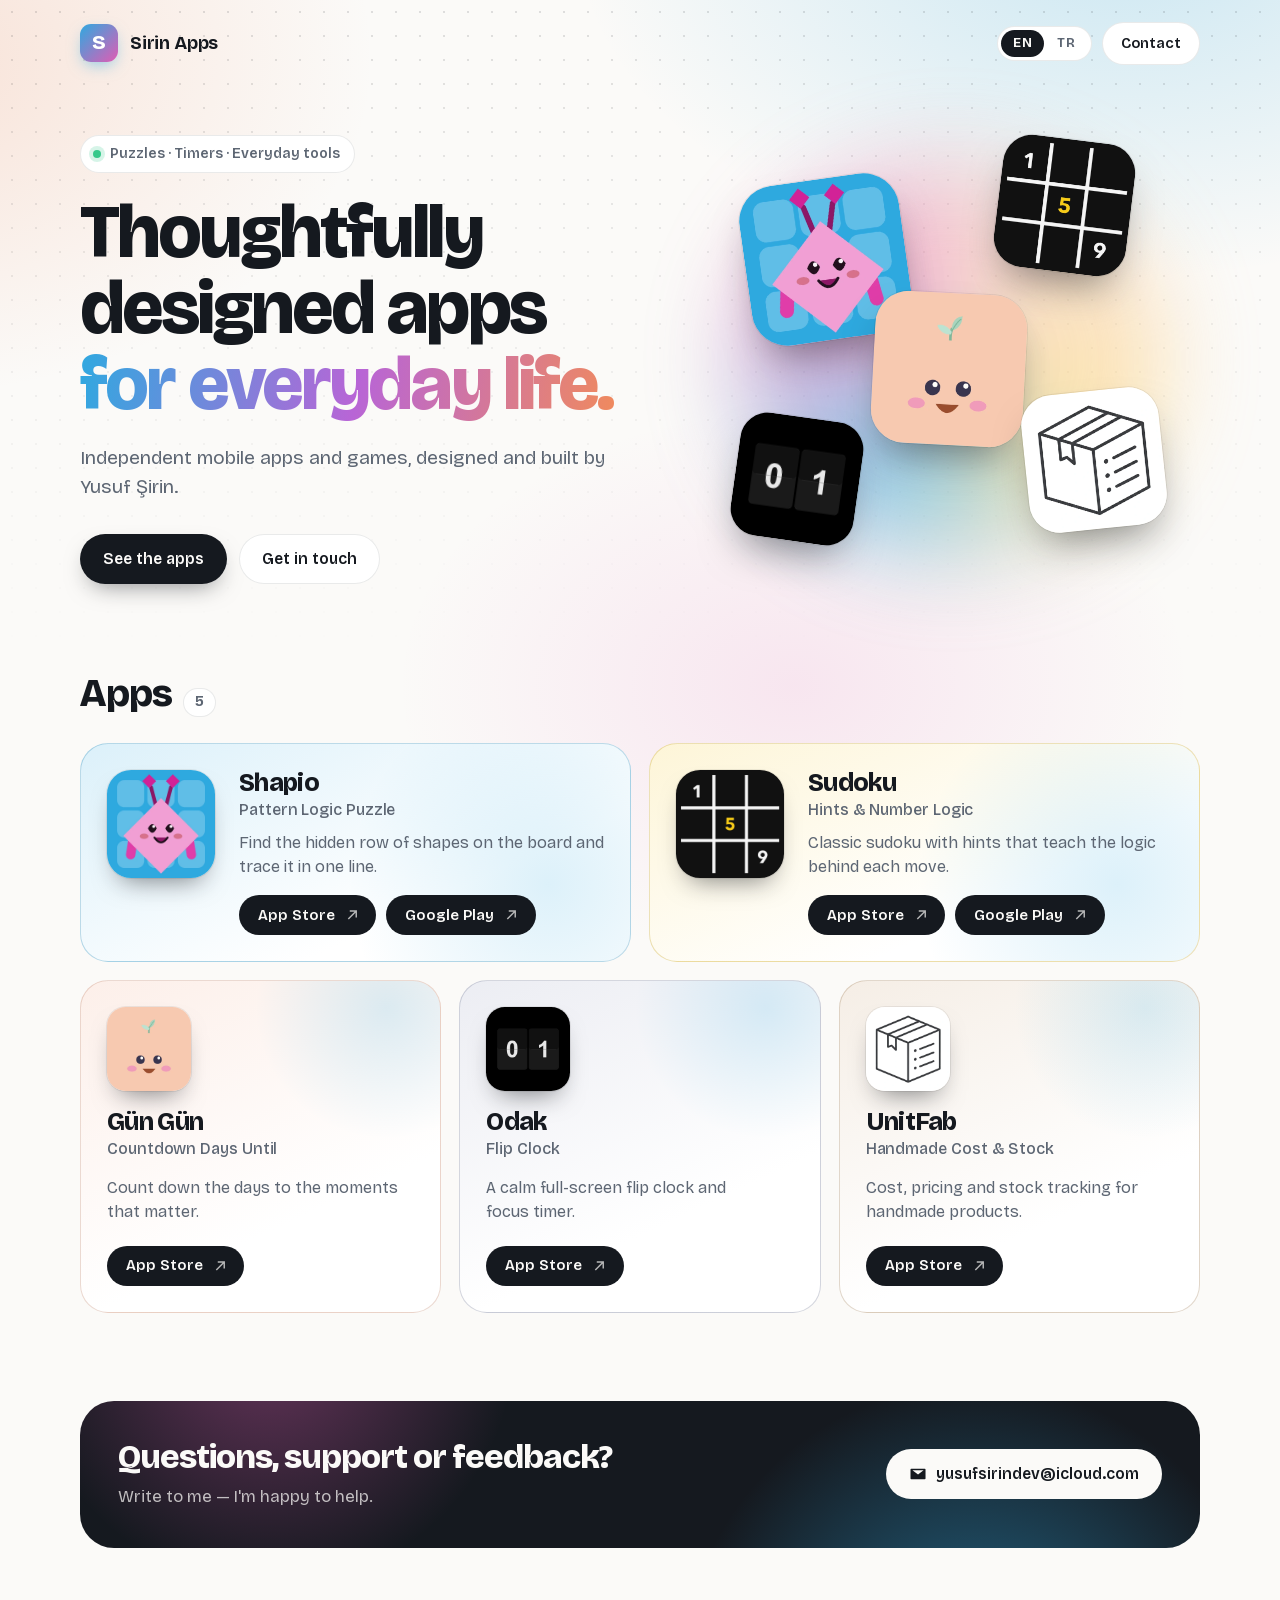
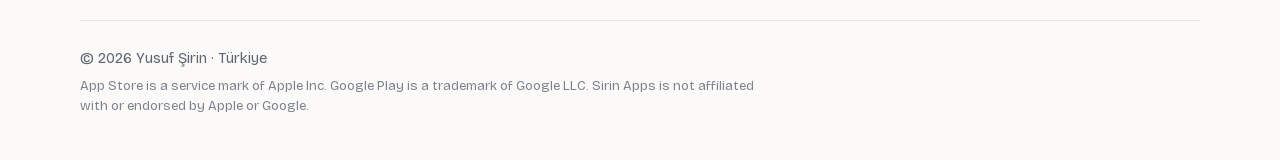
==== index.html @ 0800d550 "Add new icon for UnitFab in WebP format" ====
<!DOCTYPE html>
<html lang="en">
<head>
  <meta charset="utf-8">
  <meta name="viewport" content="width=device-width, initial-scale=1">
  <title>Sirin Apps</title>
  <meta name="description" content="Sirin Apps — independent mobile apps and games by Yusuf Şirin.">
  <meta name="color-scheme" content="light dark">
  <meta name="theme-color" content="#fbfaf8" media="(prefers-color-scheme: light)">
  <meta name="theme-color" content="#0c0f14" media="(prefers-color-scheme: dark)">
  <!-- Sayfa yalnızca Google Play kuruluş doğrulaması için var: adresi bilen
       açabilir, arama motorları listelemez. Search Console doğrulaması
       noindex'ten etkilenmez. -->
  <meta name="robots" content="noindex, nofollow">
  <link rel="icon" href="data:image/svg+xml,%3Csvg xmlns='http://www.w3.org/2000/svg' viewBox='0 0 64 64'%3E%3Cdefs%3E%3ClinearGradient id='g' x1='0' y1='0' x2='1' y2='1'%3E%3Cstop offset='0' stop-color='%232fa9e0'/%3E%3Cstop offset='1' stop-color='%23e05cb4'/%3E%3C/linearGradient%3E%3C/defs%3E%3Crect width='64' height='64' rx='15' fill='url(%23g)'/%3E%3Ctext x='32' y='46' font-family='Helvetica,Arial,sans-serif' font-size='38' font-weight='700' text-anchor='middle' fill='white'%3ES%3C/text%3E%3C/svg%3E">
  <link rel="preload" href="fonts/bricolage-latin.woff2" as="font" type="font/woff2" crossorigin>

  <style>
    @font-face {
      font-family: "Bricolage Grotesque"; font-style: normal; font-weight: 400 800; font-display: swap;
      src: url(fonts/bricolage-latin-ext.woff2) format("woff2");
      unicode-range: U+0100-02BA, U+02BD-02C5, U+02C7-02CC, U+02CE-02D7, U+02DD-02FF, U+0304, U+0308, U+0329, U+1D00-1DBF, U+1E00-1E9F, U+1EF2-1EFF, U+2020, U+20A0-20AB, U+20AD-20C0, U+2113, U+2C60-2C7F, U+A720-A7FF;
    }
    @font-face {
      font-family: "Bricolage Grotesque"; font-style: normal; font-weight: 400 800; font-display: swap;
      src: url(fonts/bricolage-latin.woff2) format("woff2");
      unicode-range: U+0000-00FF, U+0131, U+0152-0153, U+02BB-02BC, U+02C6, U+02DA, U+02DC, U+0304, U+0308, U+0329, U+2000-206F, U+20AC, U+2122, U+2191, U+2193, U+2212, U+2215, U+FEFF, U+FFFD;
    }

    :root {
      color-scheme: light dark;
      --bg: #fbfaf8;
      --card: #ffffff;
      --ink: #15191f;
      --soft: #5d6673;
      --line: rgba(21, 25, 31, .09);
      --dot: rgba(21, 25, 31, .13);
      --glow-a: rgba(47, 169, 224, .24);
      --glow-b: rgba(240, 162, 127, .28);
      --glow-c: rgba(224, 92, 180, .13);
      --shadow: 21 25 31;
      --radius: 28px;
      --font: "Bricolage Grotesque", ui-rounded, -apple-system, BlinkMacSystemFont, "Segoe UI", Roboto, Helvetica, Arial, sans-serif;
    }
    @media (prefers-color-scheme: dark) {
      :root {
        --bg: #0c0f14;
        --card: #141922;
        --ink: #f1f4f8;
        --soft: #98a3b2;
        --line: rgba(255, 255, 255, .09);
        --dot: rgba(255, 255, 255, .11);
        --glow-a: rgba(47, 169, 224, .22);
        --glow-b: rgba(240, 162, 127, .14);
        --glow-c: rgba(224, 92, 180, .16);
        --shadow: 0 0 0;
      }
    }

    * { box-sizing: border-box; margin: 0; }
    html { scroll-behavior: smooth; -webkit-text-size-adjust: 100%; }
    body {
      position: relative;
      overflow-x: hidden;
      background: var(--bg);
      color: var(--ink);
      font: 400 17px/1.55 var(--font);
      -webkit-font-smoothing: antialiased;
    }
    /* Arka plan: üstte renkli ışıma + silikleşen nokta ızgarası */
    body::before {
      content: ""; position: absolute; inset: 0 0 auto 0; height: 980px; z-index: -1; pointer-events: none;
      background:
        radial-gradient(56rem 36rem at 88% -8%, var(--glow-a), transparent 62%),
        radial-gradient(48rem 34rem at -8% 6%, var(--glow-b), transparent 62%),
        radial-gradient(40rem 28rem at 62% 70%, var(--glow-c), transparent 62%);
    }
    body::after {
      content: ""; position: absolute; inset: 0 0 auto 0; height: 760px; z-index: -1; pointer-events: none;
      background-image: radial-gradient(var(--dot) 1.2px, transparent 1.4px);
      background-size: 24px 24px;
      -webkit-mask-image: linear-gradient(to bottom, #000 0%, transparent 85%);
              mask-image: linear-gradient(to bottom, #000 0%, transparent 85%);
    }

    .wrap { width: min(1120px, 100% - 32px); margin-inline: auto; }
    a { color: inherit; text-decoration: none; }
    :focus-visible { outline: 3px solid #2fa9e0; outline-offset: 3px; border-radius: 12px; }
    .sr { position: absolute; width: 1px; height: 1px; overflow: hidden; clip: rect(0 0 0 0); white-space: nowrap; }
    svg.i { width: 1.15em; height: 1.15em; flex: none; fill: currentColor; }

    /* ───── Üst şerit ───── */
    .top { display: flex; align-items: center; justify-content: space-between; padding: 22px 0; }
    .brand { display: inline-flex; align-items: center; gap: 12px; white-space: nowrap; font-weight: 700; font-size: 1.12rem; letter-spacing: -.01em; }
    .mark {
      width: 38px; height: 38px; border-radius: 11px; display: grid; place-items: center;
      color: #fff; font-weight: 800; font-size: 1.3rem; line-height: 1;
      background: linear-gradient(135deg, #2fa9e0, #e05cb4);
      box-shadow: 0 6px 16px -4px rgba(47, 169, 224, .55);
    }

    .top-actions { display: flex; align-items: center; gap: 10px; }

    /* ───── Dil anahtarı ───── */
    .lang {
      position: relative; display: inline-grid; grid-template-columns: 1fr 1fr;
      padding: 3px; border-radius: 999px; background: var(--card); border: 1px solid var(--line);
    }
    .lang::before {
      content: ""; position: absolute; top: 3px; bottom: 3px; left: 3px; width: calc(50% - 3px);
      border-radius: 999px; background: var(--ink);
      transition: transform .3s cubic-bezier(.3, 1.3, .5, 1);
    }
    html[data-lang="tr"] .lang::before { transform: translateX(100%); }
    .lang button {
      position: relative; z-index: 1; min-width: 42px; padding: 7px 12px;
      border: 0; border-radius: 999px; background: none; cursor: pointer;
      font: 700 .8rem/1 var(--font); letter-spacing: .06em; color: var(--soft);
      transition: color .25s ease;
    }
    .lang button[aria-pressed="true"] { color: var(--bg); }
    .lang button:not([aria-pressed="true"]):hover { color: var(--ink); }

    /* ───── Düğmeler ───── */
    .btn {
      display: inline-flex; align-items: center; gap: 9px;
      padding: 12px 22px; border-radius: 999px; font-weight: 600; font-size: .98rem;
      border: 1px solid transparent; cursor: pointer;
      transition: transform .18s ease, box-shadow .18s ease, background .18s ease;
    }
    .btn:hover { transform: translateY(-2px); }
    .btn.primary { background: var(--ink); color: var(--bg); box-shadow: 0 10px 24px -10px rgb(var(--shadow) / .55); }
    .btn.ghost { background: var(--card); border-color: var(--line); }
    .btn.ghost:hover { box-shadow: 0 10px 24px -12px rgb(var(--shadow) / .35); }
    .btn.small { padding: 9px 18px; font-size: .92rem; }

    /* ───── Hero ───── */
    .hero { display: grid; grid-template-columns: 1.08fr .92fr; align-items: center; gap: 40px; padding: 48px 0 88px; }
    .eyebrow {
      display: inline-flex; align-items: center; gap: 9px; padding: 7px 14px 7px 12px; border-radius: 999px;
      background: var(--card); border: 1px solid var(--line);
      font-size: .88rem; font-weight: 600; color: var(--soft);
    }
    .eyebrow::before { content: ""; width: 8px; height: 8px; border-radius: 50%; background: #36c98b; box-shadow: 0 0 0 4px rgba(54, 201, 139, .2); }
    h1 {
      margin-top: 22px;
      font-size: clamp(2.7rem, 6.4vw, 4.7rem); font-weight: 800; line-height: 1.01; letter-spacing: -.038em;
      text-wrap: balance;
    }
    h1 > span:first-child { display: block; }
    html[lang="tr"] h1 { font-size: clamp(2.3rem, 5.2vw, 3.8rem); }
    .grad {
      background: linear-gradient(100deg, #2fa9e0 0%, #b865d6 52%, #f08a5d 100%);
      -webkit-background-clip: text; background-clip: text; color: transparent;
    }
    .lead { margin-top: 22px; max-width: 34em; font-size: 1.2rem; line-height: 1.5; color: var(--soft); text-wrap: pretty; }
    .cta { margin-top: 32px; display: flex; flex-wrap: wrap; gap: 12px; }

    /* Dağınık ikon kümesi */
    .cluster { position: relative; width: min(100%, 460px); aspect-ratio: 1 / .96; margin-inline: auto; }
    .cluster::before {
      content: ""; position: absolute; inset: 6% 4%; border-radius: 50%; filter: blur(46px); opacity: .55;
      background: conic-gradient(from 210deg, #2fa9e0, #e05cb4, #f7c9b0, #ffd36b, #2fa9e0);
    }
    .ico {
      position: absolute; left: var(--x); top: var(--y); width: var(--s); aspect-ratio: 1;
      border-radius: 22.37%; display: block;
      box-shadow: 0 0 0 1px rgba(0, 0, 0, .07), 0 22px 40px -14px rgb(var(--shadow) / .5);
      transform: rotate(var(--r));
      animation: float 7s ease-in-out var(--d, 0s) infinite;
    }
    @keyframes float {
      0%, 100% { transform: translateY(0) rotate(var(--r)); }
      50%      { transform: translateY(-12px) rotate(calc(var(--r) + 2deg)); }
    }

    /* ───── Bölüm başlığı ───── */
    section { scroll-margin-top: 16px; }
    .sec-head { display: flex; align-items: baseline; gap: 12px; margin-bottom: 26px; }
    h2 { font-size: clamp(1.8rem, 3.6vw, 2.4rem); font-weight: 800; letter-spacing: -.03em; line-height: 1.1; }
    .count {
      font-size: .9rem; font-weight: 700; color: var(--soft); padding: 2px 11px; border-radius: 999px;
      background: var(--card); border: 1px solid var(--line);
    }

    /* ───── Uygulama kartları (bento) ───── */
    .grid { display: grid; grid-template-columns: repeat(6, 1fr); gap: 18px; }
    .app {
      --accent: #2fa9e0;
      grid-column: span 2;
      position: relative; overflow: hidden; isolation: isolate;
      display: flex; flex-direction: column; gap: 18px;
      padding: 26px; border-radius: var(--radius);
      background: var(--card);
      border: 1px solid var(--line);
      transition: transform .3s ease, box-shadow .3s ease, border-color .3s ease;
    }
    @supports (background: color-mix(in srgb, red 10%, blue)) {
      .app {
        background: linear-gradient(155deg, color-mix(in srgb, var(--accent) 17%, var(--card)), var(--card) 68%);
        border-color: color-mix(in srgb, var(--accent) 24%, var(--line));
      }
      .app::before { background: radial-gradient(circle, color-mix(in srgb, var(--accent) 42%, transparent), transparent 66%); }
    }
    .app::before {
      content: ""; position: absolute; z-index: -1; width: 78%; aspect-ratio: 1; right: -24%; top: -34%;
      background: radial-gradient(circle, rgba(47, 169, 224, .3), transparent 66%);
      opacity: .55; transition: opacity .4s ease, transform .5s ease;
    }
    .app:hover { transform: translateY(-5px); box-shadow: 0 28px 50px -26px rgb(var(--shadow) / .5); }
    .app:hover::before { opacity: 1; transform: scale(1.12); }
    .app.feature { grid-column: span 3; }

    .app-icon {
      width: 84px; height: 84px; border-radius: 22.37%; flex: none; display: block;
      box-shadow: 0 0 0 1px rgba(0, 0, 0, .07), 0 14px 26px -12px rgb(var(--shadow) / .55);
      transition: transform .35s cubic-bezier(.3, 1.6, .5, 1);
    }
    .app:hover .app-icon { transform: rotate(-4deg) scale(1.06); }
    .app.feature .app-icon { width: 108px; height: 108px; }

    .app h3 { font-size: 1.55rem; font-weight: 800; letter-spacing: -.028em; line-height: 1.12; }
    .app h3 .sub { display: block; margin-top: 4px; font-size: 1rem; font-weight: 500; letter-spacing: -.005em; color: var(--soft); }
    .app p { color: var(--soft); font-size: 1rem; line-height: 1.5; text-wrap: pretty; }
    .stores { margin-top: auto; padding-top: 4px; display: flex; flex-wrap: wrap; gap: 10px; }
    .store {
      display: inline-flex; align-items: center; gap: 9px;
      padding: 11px 15px 11px 19px; border-radius: 999px;
      background: var(--ink); color: var(--bg); font-weight: 600; font-size: .94rem; line-height: 1;
      transition: transform .18s ease, box-shadow .18s ease;
    }
    .store:hover { transform: translateY(-2px); box-shadow: 0 10px 20px -10px rgb(var(--shadow) / .6); }
    .store svg.i { width: 1.15em; height: 1.15em; opacity: .7; transition: transform .18s ease, opacity .18s ease; }
    .store:hover svg.i { transform: translate(2px, -2px); opacity: 1; }

    .app .body { display: flex; flex-direction: column; gap: 12px; }
    @media (min-width: 900px) {
      .app.feature { flex-direction: row; align-items: flex-start; gap: 24px; }
      .app.feature .body { flex: 1; align-self: stretch; }
    }

    /* ───── İletişim ───── */
    #contact { padding: 88px 0 72px; }
    .contact {
      position: relative; overflow: hidden; isolation: isolate;
      display: flex; flex-wrap: wrap; align-items: center; justify-content: space-between; gap: 24px;
      padding: 38px; border-radius: 34px; background: var(--ink); color: var(--bg);
    }
    .contact::before {
      content: ""; position: absolute; z-index: -1; inset: -40% -10% auto auto; width: 60%; aspect-ratio: 1;
      background: radial-gradient(circle, rgba(47, 169, 224, .55), transparent 62%);
    }
    .contact::after {
      content: ""; position: absolute; z-index: -1; inset: auto auto -50% -8%; width: 50%; aspect-ratio: 1;
      background: radial-gradient(circle, rgba(224, 92, 180, .4), transparent 62%);
    }
    .contact h2 { font-size: clamp(1.6rem, 3.2vw, 2.1rem); }
    .contact p { margin-top: 8px; opacity: .72; }
    .contact .btn { background: var(--bg); color: var(--ink); }

    footer .legal { margin-top: 6px; font-size: .82rem; opacity: .8; max-width: 52em; }
    footer { padding: 26px 0 44px; border-top: 1px solid var(--line); color: var(--soft); font-size: .92rem; }

    /* ───── Dil değişim geçişi ───── */
    main, footer { transition: opacity .14s ease; }
    html.switching main, html.switching footer { opacity: 0; }

    /* ───── Açılış animasyonu ───── */
    @keyframes rise { from { opacity: 0; transform: translateY(16px); } }
    .rise { animation: rise .7s cubic-bezier(.2, .7, .2, 1) both; animation-delay: calc(var(--i, 0) * 80ms); }

    /* ───── Küçük ekranlar ───── */
    @media (max-width: 899px) {
      .hero { grid-template-columns: 1fr; gap: 28px; padding: 28px 0 64px; }
      .cluster { width: min(100%, 380px); }
      .grid { grid-template-columns: repeat(2, 1fr); }
      .app, .app.feature { grid-column: span 1; }
      .app:last-child:nth-child(odd) { grid-column: 1 / -1; }
    }
    @media (max-width: 599px) {
      body { font-size: 16px; }
      .grid { grid-template-columns: 1fr; }
      .app:last-child:nth-child(odd) { grid-column: auto; }
      .app { padding: 22px; }
      .contact { padding: 28px 24px; border-radius: 28px; }
      .top-actions { gap: 8px; }
      .lang button { min-width: 38px; padding: 7px 10px; }
      #contact { padding: 64px 0 52px; }
    }
    @media (max-width: 380px) {
      .top-actions .btn { display: none; }
    }
    @media (prefers-reduced-motion: reduce) {
      html { scroll-behavior: auto; }
      .ico, .rise { animation: none; }
      .app, .app::before, .app-icon, .btn, .store, .lang::before, main, footer { transition: none; }
    }
  </style>
</head>
<body>
  <svg width="0" height="0" style="position:absolute" aria-hidden="true" focusable="false">
    <symbol id="i-arrow" viewBox="0 0 24 24"><path d="M8 6h10v10h-2V9.41l-9.3 9.3-1.42-1.42L14.59 8H8V6z"/></symbol>
    <symbol id="i-mail" viewBox="0 0 24 24"><path d="M3 5h18a1 1 0 0 1 1 1v12a1 1 0 0 1-1 1H3a1 1 0 0 1-1-1V6a1 1 0 0 1 1-1zm1.6 2 7.4 5.6L19.4 7H4.6z"/></symbol>
  </svg>

  <div class="wrap">
    <header class="top">
      <a class="brand" href="#top" aria-label="Sirin Apps"><span class="mark" aria-hidden="true">S</span>Sirin Apps</a>
      <div class="top-actions">
        <div class="lang" role="group" aria-label="Language">
          <button type="button" data-lang="en" lang="en" aria-label="English" aria-pressed="true">EN</button>
          <button type="button" data-lang="tr" lang="tr" aria-label="Türkçe" aria-pressed="false">TR</button>
        </div>
        <a class="btn ghost small" href="#contact" data-i18n="nav.contact">Contact</a>
      </div>
    </header>

    <main id="top">
      <section class="hero">
        <div>
          <p class="eyebrow rise" style="--i:0" data-i18n="hero.eyebrow">Puzzles · Timers · Everyday tools</p>
          <h1 class="rise" style="--i:1"><span data-i18n="hero.h1a">Thoughtfully designed apps</span> <span class="grad" data-i18n="hero.h1b">for everyday life.</span></h1>
          <p class="lead rise" style="--i:2" data-i18n="hero.lead">Independent mobile apps and games, designed and built by Yusuf Şirin.</p>
          <div class="cta rise" style="--i:3">
            <a class="btn primary" href="#apps" data-i18n="hero.cta1">See the apps</a>
            <a class="btn ghost" href="#contact" data-i18n="hero.cta2">Get in touch</a>
          </div>
        </div>

        <div class="cluster rise" style="--i:2" aria-hidden="true">
          <img class="ico" style="--x:5%;  --y:9%;  --s:35%; --r:-8deg; --d:-1s"   src="icons/shapio.webp"  alt="">
          <img class="ico" style="--x:60%; --y:0%;  --s:29%; --r:7deg;  --d:-3.5s" src="icons/sudoku.webp"  alt="">
          <img class="ico" style="--x:33%; --y:35%; --s:33%; --r:3deg;  --d:-2s"   src="icons/gungun.webp"  alt="">
          <img class="ico" style="--x:3%;  --y:63%; --s:27%; --r:8deg;  --d:-4.5s" src="icons/odak.webp"    alt="">
          <img class="ico" style="--x:66%; --y:57%; --s:30%; --r:-6deg; --d:-5.5s" src="icons/unitfab.webp" alt="">
        </div>
      </section>

      <section id="apps">
        <div class="sec-head"><h2 data-i18n="apps.title">Apps</h2><span class="count">5</span></div>

        <div class="grid">
          <article class="app feature rise" style="--accent:#2fa9e0; --i:4">
            <img class="app-icon" src="icons/shapio.webp" width="108" height="108" alt="Shapio icon" data-app="Shapio">
            <div class="body">
              <h3>Shapio<span class="sr">: </span><span class="sub" data-i18n="shapio.sub">Pattern Logic Puzzle</span></h3>
              <p data-i18n="shapio.desc">Find the hidden row of shapes on the board and trace it in one line.</p>
              <div class="stores">
                <a class="store" href="https://apps.apple.com/app/id6803520460" aria-label="Shapio on the App Store" data-app="Shapio" data-store="appstore">App Store<svg class="i" aria-hidden="true"><use href="#i-arrow"/></svg></a>
                <a class="store" href="https://play.google.com/store/apps/details?id=com.shapio.app" aria-label="Shapio on Google Play" data-app="Shapio" data-store="play">Google Play<svg class="i" aria-hidden="true"><use href="#i-arrow"/></svg></a>
              </div>
            </div>
          </article>

          <article class="app feature rise" style="--accent:#f5c518; --i:5">
            <img class="app-icon" src="icons/sudoku.webp" width="108" height="108" alt="Sudoku icon" data-app="Sudoku">
            <div class="body">
              <h3>Sudoku<span class="sr">: </span><span class="sub" data-i18n="sudoku.sub">Hints &amp; Number Logic</span></h3>
              <p data-i18n="sudoku.desc">Classic sudoku with hints that teach the logic behind each move.</p>
              <div class="stores">
                <a class="store" href="https://apps.apple.com/app/id6769049219" aria-label="Sudoku on the App Store" data-app="Sudoku" data-store="appstore">App Store<svg class="i" aria-hidden="true"><use href="#i-arrow"/></svg></a>
                <a class="store" href="https://play.google.com/store/apps/details?id=com.minimalsudoku.app" aria-label="Sudoku on Google Play" data-app="Sudoku" data-store="play">Google Play<svg class="i" aria-hidden="true"><use href="#i-arrow"/></svg></a>
              </div>
            </div>
          </article>

          <article class="app rise" style="--accent:#f0a27f; --i:6">
            <img class="app-icon" src="icons/gungun.webp" width="84" height="84" alt="Gün Gün icon" data-app="Gün Gün">
            <div class="body">
              <h3>Gün Gün<span class="sr"> — </span><span class="sub" data-i18n="gungun.sub">Countdown Days Until</span></h3>
            </div>
            <p data-i18n="gungun.desc">Count down the days to the moments that matter.</p>
            <div class="stores">
              <a class="store" href="https://apps.apple.com/app/id6791479855" aria-label="Gün Gün on the App Store" data-app="Gün Gün" data-store="appstore">App Store<svg class="i" aria-hidden="true"><use href="#i-arrow"/></svg></a>
            </div>
          </article>

          <article class="app rise" style="--accent:#8f96b8; --i:7">
            <img class="app-icon" src="icons/odak.webp" width="84" height="84" alt="Odak icon" data-app="Odak">
            <div class="body">
              <h3>Odak<span class="sr">: </span><span class="sub" data-i18n="odak.sub">Flip Clock</span></h3>
            </div>
            <p data-i18n="odak.desc">A calm full-screen flip clock and focus timer.</p>
            <div class="stores">
              <a class="store" href="https://apps.apple.com/app/id6771885024" aria-label="Odak on the App Store" data-app="Odak" data-store="appstore">App Store<svg class="i" aria-hidden="true"><use href="#i-arrow"/></svg></a>
            </div>
          </article>

          <article class="app rise" style="--accent:#c59a6a; --i:8">
            <img class="app-icon" src="icons/unitfab.webp" width="84" height="84" alt="UnitFab icon" data-app="UnitFab">
            <div class="body">
              <h3>UnitFab<span class="sr">: </span><span class="sub" data-i18n="unitfab.sub">Handmade Cost &amp; Stock</span></h3>
            </div>
            <p data-i18n="unitfab.desc">Cost, pricing and stock tracking for handmade products.</p>
            <div class="stores">
              <a class="store" href="https://apps.apple.com/app/id6766839274" aria-label="UnitFab on the App Store" data-app="UnitFab" data-store="appstore">App Store<svg class="i" aria-hidden="true"><use href="#i-arrow"/></svg></a>
            </div>
          </article>
        </div>
      </section>

      <section id="contact">
        <div class="contact">
          <div>
            <h2 data-i18n="contact.title">Questions, support or feedback?</h2>
            <p data-i18n="contact.text">Write to me — I'm happy to help.</p>
          </div>
          <a class="btn" href="mailto:yusufsirindev@icloud.com"><svg class="i"><use href="#i-mail"/></svg>yusufsirindev@icloud.com</a>
        </div>
      </section>
    </main>

    <footer>
      <p>© 2026 Yusuf Şirin · Türkiye</p>
      <p class="legal" data-i18n="footer.legal">App Store is a service mark of Apple Inc. Google Play is a trademark of Google LLC. Sirin Apps is not affiliated with or endorsed by Apple or Google.</p>
    </footer>
  </div>
  <script>
    (function () {
      var root = document.documentElement;
      var STORAGE_KEY = 'sirin-lang';

      var tr = {
        'nav.contact': 'İletişim',
        'hero.eyebrow': 'Bulmacalar · Zamanlayıcılar · Günlük araçlar',
        'hero.h1a': 'Gündelik hayat için',
        'hero.h1b': 'özenle tasarlanmış uygulamalar.',
        'hero.lead': 'Yusuf Şirin tarafından tasarlanıp geliştirilen bağımsız mobil uygulamalar ve oyunlar.',
        'hero.cta1': 'Uygulamalara göz at',
        'hero.cta2': 'İletişime geç',
        'apps.title': 'Uygulamalar',
        'shapio.sub': 'Zeka & Mantık Bulmaca',
        'shapio.desc': 'Tahtada saklanan şekil dizisini bul ve parmağını kaydırarak tek çizgide işaretle.',
        'sudoku.sub': 'İpucu & Sayı Mantığı',
        'sudoku.desc': 'Her hamlenin ardındaki mantığı öğreten ipuçlarıyla klasik sudoku.',
        'gungun.sub': 'Kaç Gün Kaldı?',
        'gungun.desc': 'Önemli anlara kalan günleri geri sayın.',
        'odak.sub': 'Flip Clock',
        'odak.desc': 'Sakin, tam ekran bir flip saat ve odaklanma zamanlayıcısı.',
        'unitfab.sub': 'Atölye Stok Takip',
        'unitfab.desc': 'El emeği ürünler için maliyet, fiyatlandırma ve stok takibi.',
        'contact.title': 'Soru, destek ya da geri bildirim?',
        'contact.text': 'Bana yazın, yardımcı olmaktan memnuniyet duyarım.',
        'footer.legal': "App Store, Apple Inc.'in hizmet markasıdır. Google Play, Google LLC'nin ticari markasıdır. Sirin Apps, Apple veya Google ile bağlantılı değildir ve bunlar tarafından onaylanmamıştır."
      };
      var aria = {
        en: { appstore: function (n) { return n + ' on the App Store'; }, play: function (n) { return n + ' on Google Play'; }, alt: function (n) { return n + ' icon'; } },
        tr: { appstore: function (n) { return n + " — App Store'da"; }, play: function (n) { return n + " — Google Play'de"; }, alt: function (n) { return n + ' ikonu'; } }
      };
      var metaDesc = {
        en: 'Sirin Apps — independent mobile apps and games by Yusuf Şirin.',
        tr: "Sirin Apps — Yusuf Şirin'in bağımsız mobil uygulamaları ve oyunları."
      };

      var nodes = Array.prototype.slice.call(document.querySelectorAll('[data-i18n]'));
      nodes.forEach(function (el) { el.setAttribute('data-en', el.innerHTML); });
      var desc = document.querySelector('meta[name="description"]');
      var buttons = Array.prototype.slice.call(document.querySelectorAll('.lang button'));

      function read(key) { try { return localStorage.getItem(key); } catch (e) { return null; } }
      function write(key, val) { try { localStorage.setItem(key, val); } catch (e) {} }

      function initial() {
        var q = /[?&]lang=(en|tr)\b/.exec(location.search);
        if (q) return q[1];
        var saved = read(STORAGE_KEY);
        if (saved === 'en' || saved === 'tr') return saved;
        var nav = (navigator.languages && navigator.languages[0]) || navigator.language || 'en';
        return /^tr\b/i.test(nav) ? 'tr' : 'en';
      }

      function apply(lang) {
        root.lang = lang;
        root.setAttribute('data-lang', lang);
        nodes.forEach(function (el) {
          var key = el.getAttribute('data-i18n');
          el.innerHTML = lang === 'tr' && tr[key] ? tr[key] : el.getAttribute('data-en');
        });
        document.querySelectorAll('a[data-store]').forEach(function (a) {
          a.setAttribute('aria-label', aria[lang][a.getAttribute('data-store')](a.getAttribute('data-app')));
        });
        document.querySelectorAll('img[data-app]').forEach(function (img) {
          img.setAttribute('alt', aria[lang].alt(img.getAttribute('data-app')));
        });
        if (desc) desc.setAttribute('content', metaDesc[lang]);
        buttons.forEach(function (b) { b.setAttribute('aria-pressed', String(b.getAttribute('data-lang') === lang)); });
      }

      function setLang(lang, animate) {
        if (lang === root.getAttribute('data-lang')) return;
        write(STORAGE_KEY, lang);
        try { history.replaceState(null, '', '?lang=' + lang + location.hash); } catch (e) {}
        var reduce = window.matchMedia && matchMedia('(prefers-reduced-motion: reduce)').matches;
        if (!animate || reduce) { apply(lang); return; }
        root.classList.add('switching');
        setTimeout(function () { apply(lang); root.classList.remove('switching'); }, 150);
      }

      buttons.forEach(function (b) {
        b.addEventListener('click', function () { setLang(b.getAttribute('data-lang'), true); });
      });
      apply(initial());
    })();
  </script>
</body>
</html>
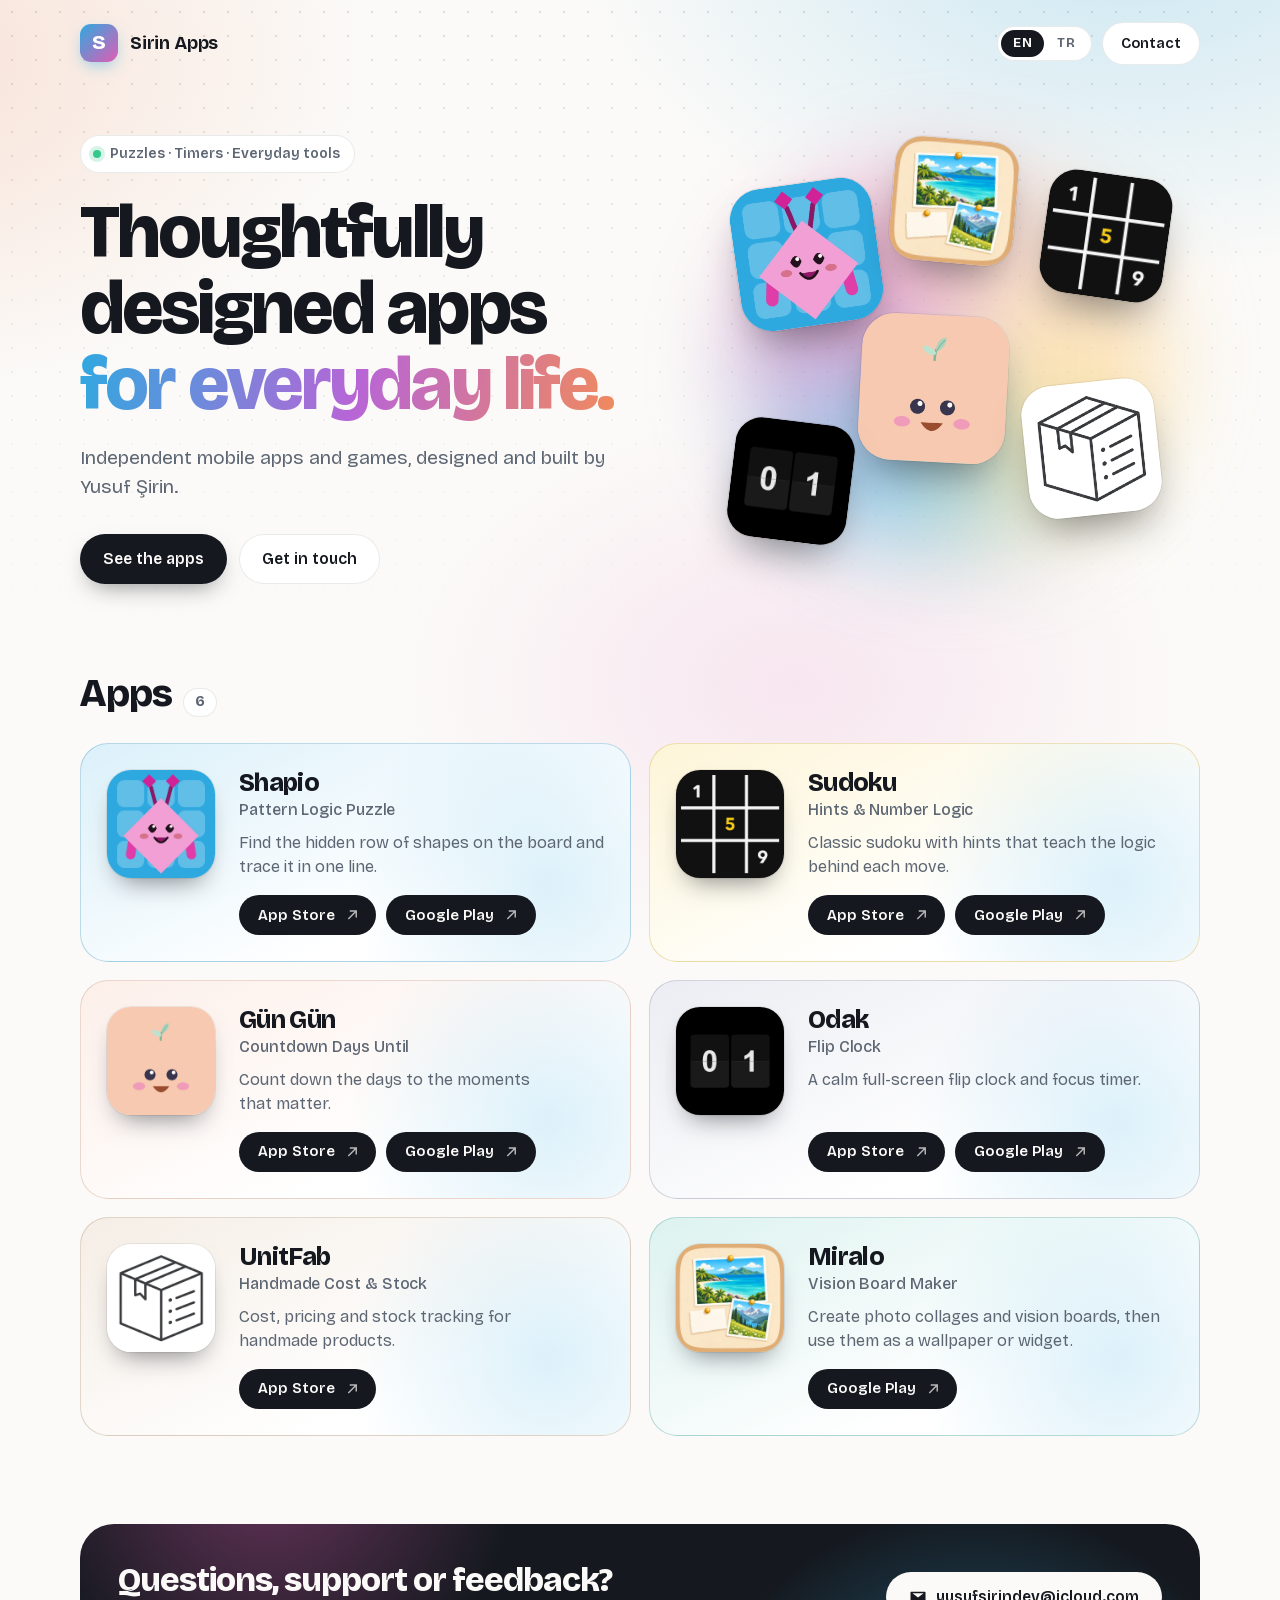
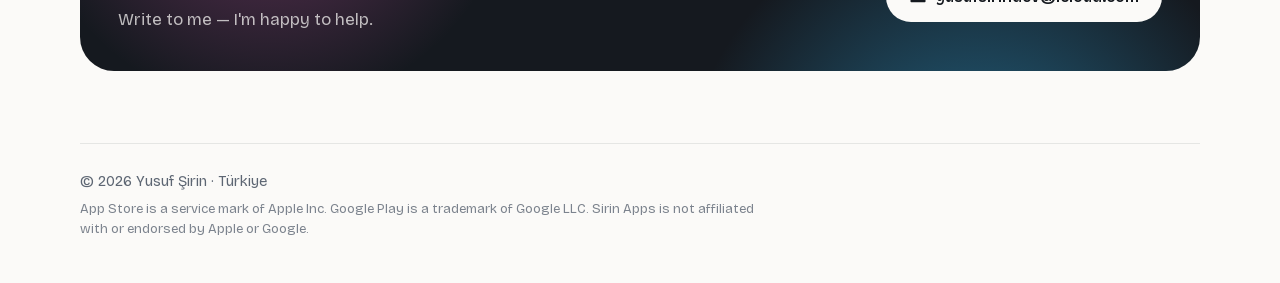
==== commit aefd8f5d: "Add Miralo and Google Play links for Gün Gün and Odak - Add the Miralo card (Google Play only, not o" ====
--- a/index.html
+++ b/index.html
@@ -187,7 +187,7 @@
     .grid { display: grid; grid-template-columns: repeat(6, 1fr); gap: 18px; }
     .app {
       --accent: #2fa9e0;
-      grid-column: span 2;
+      grid-column: span 3;
       position: relative; overflow: hidden; isolation: isolate;
       display: flex; flex-direction: column; gap: 18px;
       padding: 26px; border-radius: var(--radius);
@@ -209,15 +209,13 @@
     }
     .app:hover { transform: translateY(-5px); box-shadow: 0 28px 50px -26px rgb(var(--shadow) / .5); }
     .app:hover::before { opacity: 1; transform: scale(1.12); }
-    .app.feature { grid-column: span 3; }
 
     .app-icon {
-      width: 84px; height: 84px; border-radius: 22.37%; flex: none; display: block;
+      width: 108px; height: 108px; border-radius: 22.37%; flex: none; display: block;
       box-shadow: 0 0 0 1px rgba(0, 0, 0, .07), 0 14px 26px -12px rgb(var(--shadow) / .55);
       transition: transform .35s cubic-bezier(.3, 1.6, .5, 1);
     }
     .app:hover .app-icon { transform: rotate(-4deg) scale(1.06); }
-    .app.feature .app-icon { width: 108px; height: 108px; }
 
     .app h3 { font-size: 1.55rem; font-weight: 800; letter-spacing: -.028em; line-height: 1.12; }
     .app h3 .sub { display: block; margin-top: 4px; font-size: 1rem; font-weight: 500; letter-spacing: -.005em; color: var(--soft); }
@@ -235,8 +233,8 @@
 
     .app .body { display: flex; flex-direction: column; gap: 12px; }
     @media (min-width: 900px) {
-      .app.feature { flex-direction: row; align-items: flex-start; gap: 24px; }
-      .app.feature .body { flex: 1; align-self: stretch; }
+      .app { flex-direction: row; align-items: flex-start; gap: 24px; }
+      .app .body { flex: 1; align-self: stretch; }
     }
 
     /* ───── İletişim ───── */
@@ -274,7 +272,7 @@
       .hero { grid-template-columns: 1fr; gap: 28px; padding: 28px 0 64px; }
       .cluster { width: min(100%, 380px); }
       .grid { grid-template-columns: repeat(2, 1fr); }
-      .app, .app.feature { grid-column: span 1; }
+      .app { grid-column: span 1; }
       .app:last-child:nth-child(odd) { grid-column: 1 / -1; }
     }
     @media (max-width: 599px) {
@@ -328,19 +326,20 @@
         </div>
 
         <div class="cluster rise" style="--i:2" aria-hidden="true">
-          <img class="ico" style="--x:5%;  --y:9%;  --s:35%; --r:-8deg; --d:-1s"   src="icons/shapio.webp"  alt="">
-          <img class="ico" style="--x:60%; --y:0%;  --s:29%; --r:7deg;  --d:-3.5s" src="icons/sudoku.webp"  alt="">
-          <img class="ico" style="--x:33%; --y:35%; --s:33%; --r:3deg;  --d:-2s"   src="icons/gungun.webp"  alt="">
-          <img class="ico" style="--x:3%;  --y:63%; --s:27%; --r:8deg;  --d:-4.5s" src="icons/odak.webp"    alt="">
-          <img class="ico" style="--x:66%; --y:57%; --s:30%; --r:-6deg; --d:-5.5s" src="icons/unitfab.webp" alt="">
+          <img class="ico" style="--x:3%;  --y:10%; --s:31%; --r:-8deg; --d:-1s"   src="icons/shapio.webp"  alt="">
+          <img class="ico" style="--x:37%; --y:0%;  --s:27%; --r:5deg;  --d:-6.5s" src="icons/miralo.webp"  alt="">
+          <img class="ico" style="--x:70%; --y:8%;  --s:27%; --r:8deg;  --d:-3.5s" src="icons/sudoku.webp"  alt="">
+          <img class="ico" style="--x:30%; --y:40%; --s:32%; --r:3deg;  --d:-2s"   src="icons/gungun.webp"  alt="">
+          <img class="ico" style="--x:2%;  --y:64%; --s:26%; --r:7deg;  --d:-4.5s" src="icons/odak.webp"    alt="">
+          <img class="ico" style="--x:66%; --y:55%; --s:29%; --r:-6deg; --d:-5.5s" src="icons/unitfab.webp" alt="">
         </div>
       </section>
 
       <section id="apps">
-        <div class="sec-head"><h2 data-i18n="apps.title">Apps</h2><span class="count">5</span></div>
+        <div class="sec-head"><h2 data-i18n="apps.title">Apps</h2><span class="count">6</span></div>
 
         <div class="grid">
-          <article class="app feature rise" style="--accent:#2fa9e0; --i:4">
+          <article class="app rise" style="--accent:#2fa9e0; --i:4">
             <img class="app-icon" src="icons/shapio.webp" width="108" height="108" alt="Shapio icon" data-app="Shapio">
             <div class="body">
               <h3>Shapio<span class="sr">: </span><span class="sub" data-i18n="shapio.sub">Pattern Logic Puzzle</span></h3>
@@ -352,7 +351,7 @@
             </div>
           </article>
 
-          <article class="app feature rise" style="--accent:#f5c518; --i:5">
+          <article class="app rise" style="--accent:#f5c518; --i:5">
             <img class="app-icon" src="icons/sudoku.webp" width="108" height="108" alt="Sudoku icon" data-app="Sudoku">
             <div class="body">
               <h3>Sudoku<span class="sr">: </span><span class="sub" data-i18n="sudoku.sub">Hints &amp; Number Logic</span></h3>
@@ -365,35 +364,48 @@
           </article>
 
           <article class="app rise" style="--accent:#f0a27f; --i:6">
-            <img class="app-icon" src="icons/gungun.webp" width="84" height="84" alt="Gün Gün icon" data-app="Gün Gün">
+            <img class="app-icon" src="icons/gungun.webp" width="108" height="108" alt="Gün Gün icon" data-app="Gün Gün">
             <div class="body">
               <h3>Gün Gün<span class="sr"> — </span><span class="sub" data-i18n="gungun.sub">Countdown Days Until</span></h3>
-            </div>
-            <p data-i18n="gungun.desc">Count down the days to the moments that matter.</p>
-            <div class="stores">
-              <a class="store" href="https://apps.apple.com/app/id6791479855" aria-label="Gün Gün on the App Store" data-app="Gün Gün" data-store="appstore">App Store<svg class="i" aria-hidden="true"><use href="#i-arrow"/></svg></a>
+              <p data-i18n="gungun.desc">Count down the days to the moments that matter.</p>
+              <div class="stores">
+                <a class="store" href="https://apps.apple.com/app/id6791479855" aria-label="Gün Gün on the App Store" data-app="Gün Gün" data-store="appstore">App Store<svg class="i" aria-hidden="true"><use href="#i-arrow"/></svg></a>
+                <a class="store" href="https://play.google.com/store/apps/details?id=app.gungun" aria-label="Gün Gün on Google Play" data-app="Gün Gün" data-store="play">Google Play<svg class="i" aria-hidden="true"><use href="#i-arrow"/></svg></a>
+              </div>
             </div>
           </article>
 
           <article class="app rise" style="--accent:#8f96b8; --i:7">
-            <img class="app-icon" src="icons/odak.webp" width="84" height="84" alt="Odak icon" data-app="Odak">
+            <img class="app-icon" src="icons/odak.webp" width="108" height="108" alt="Odak icon" data-app="Odak">
             <div class="body">
               <h3>Odak<span class="sr">: </span><span class="sub" data-i18n="odak.sub">Flip Clock</span></h3>
-            </div>
-            <p data-i18n="odak.desc">A calm full-screen flip clock and focus timer.</p>
-            <div class="stores">
-              <a class="store" href="https://apps.apple.com/app/id6771885024" aria-label="Odak on the App Store" data-app="Odak" data-store="appstore">App Store<svg class="i" aria-hidden="true"><use href="#i-arrow"/></svg></a>
+              <p data-i18n="odak.desc">A calm full-screen flip clock and focus timer.</p>
+              <div class="stores">
+                <a class="store" href="https://apps.apple.com/app/id6771885024" aria-label="Odak on the App Store" data-app="Odak" data-store="appstore">App Store<svg class="i" aria-hidden="true"><use href="#i-arrow"/></svg></a>
+                <a class="store" href="https://play.google.com/store/apps/details?id=com.odakapp.timer" aria-label="Odak on Google Play" data-app="Odak" data-store="play">Google Play<svg class="i" aria-hidden="true"><use href="#i-arrow"/></svg></a>
+              </div>
             </div>
           </article>
 
           <article class="app rise" style="--accent:#c59a6a; --i:8">
-            <img class="app-icon" src="icons/unitfab.webp" width="84" height="84" alt="UnitFab icon" data-app="UnitFab">
+            <img class="app-icon" src="icons/unitfab.webp" width="108" height="108" alt="UnitFab icon" data-app="UnitFab">
             <div class="body">
               <h3>UnitFab<span class="sr">: </span><span class="sub" data-i18n="unitfab.sub">Handmade Cost &amp; Stock</span></h3>
+              <p data-i18n="unitfab.desc">Cost, pricing and stock tracking for handmade products.</p>
+              <div class="stores">
+                <a class="store" href="https://apps.apple.com/app/id6766839274" aria-label="UnitFab on the App Store" data-app="UnitFab" data-store="appstore">App Store<svg class="i" aria-hidden="true"><use href="#i-arrow"/></svg></a>
+              </div>
             </div>
-            <p data-i18n="unitfab.desc">Cost, pricing and stock tracking for handmade products.</p>
-            <div class="stores">
-              <a class="store" href="https://apps.apple.com/app/id6766839274" aria-label="UnitFab on the App Store" data-app="UnitFab" data-store="appstore">App Store<svg class="i" aria-hidden="true"><use href="#i-arrow"/></svg></a>
+          </article>
+
+          <article class="app rise" style="--accent:#35b6a4; --i:9">
+            <img class="app-icon" src="icons/miralo.webp" width="108" height="108" alt="Miralo icon" data-app="Miralo">
+            <div class="body">
+              <h3>Miralo<span class="sr">: </span><span class="sub" data-i18n="miralo.sub">Vision Board Maker</span></h3>
+              <p data-i18n="miralo.desc">Create photo collages and vision boards, then use them as a wallpaper or widget.</p>
+              <div class="stores">
+                <a class="store" href="https://play.google.com/store/apps/details?id=com.miralo.app" aria-label="Miralo on Google Play" data-app="Miralo" data-store="play">Google Play<svg class="i" aria-hidden="true"><use href="#i-arrow"/></svg></a>
+              </div>
             </div>
           </article>
         </div>
@@ -439,6 +451,8 @@
         'odak.desc': 'Sakin, tam ekran bir flip saat ve odaklanma zamanlayıcısı.',
         'unitfab.sub': 'Atölye Stok Takip',
         'unitfab.desc': 'El emeği ürünler için maliyet, fiyatlandırma ve stok takibi.',
+        'miralo.sub': 'Vizyon Panosu & Kolaj',
+        'miralo.desc': 'Fotoğraf kolajları ve vizyon panoları oluştur, duvar kâğıdı ya da widget olarak kullan.',
         'contact.title': 'Soru, destek ya da geri bildirim?',
         'contact.text': 'Bana yazın, yardımcı olmaktan memnuniyet duyarım.',
         'footer.legal': "App Store, Apple Inc.'in hizmet markasıdır. Google Play, Google LLC'nin ticari markasıdır. Sirin Apps, Apple veya Google ile bağlantılı değildir ve bunlar tarafından onaylanmamıştır."
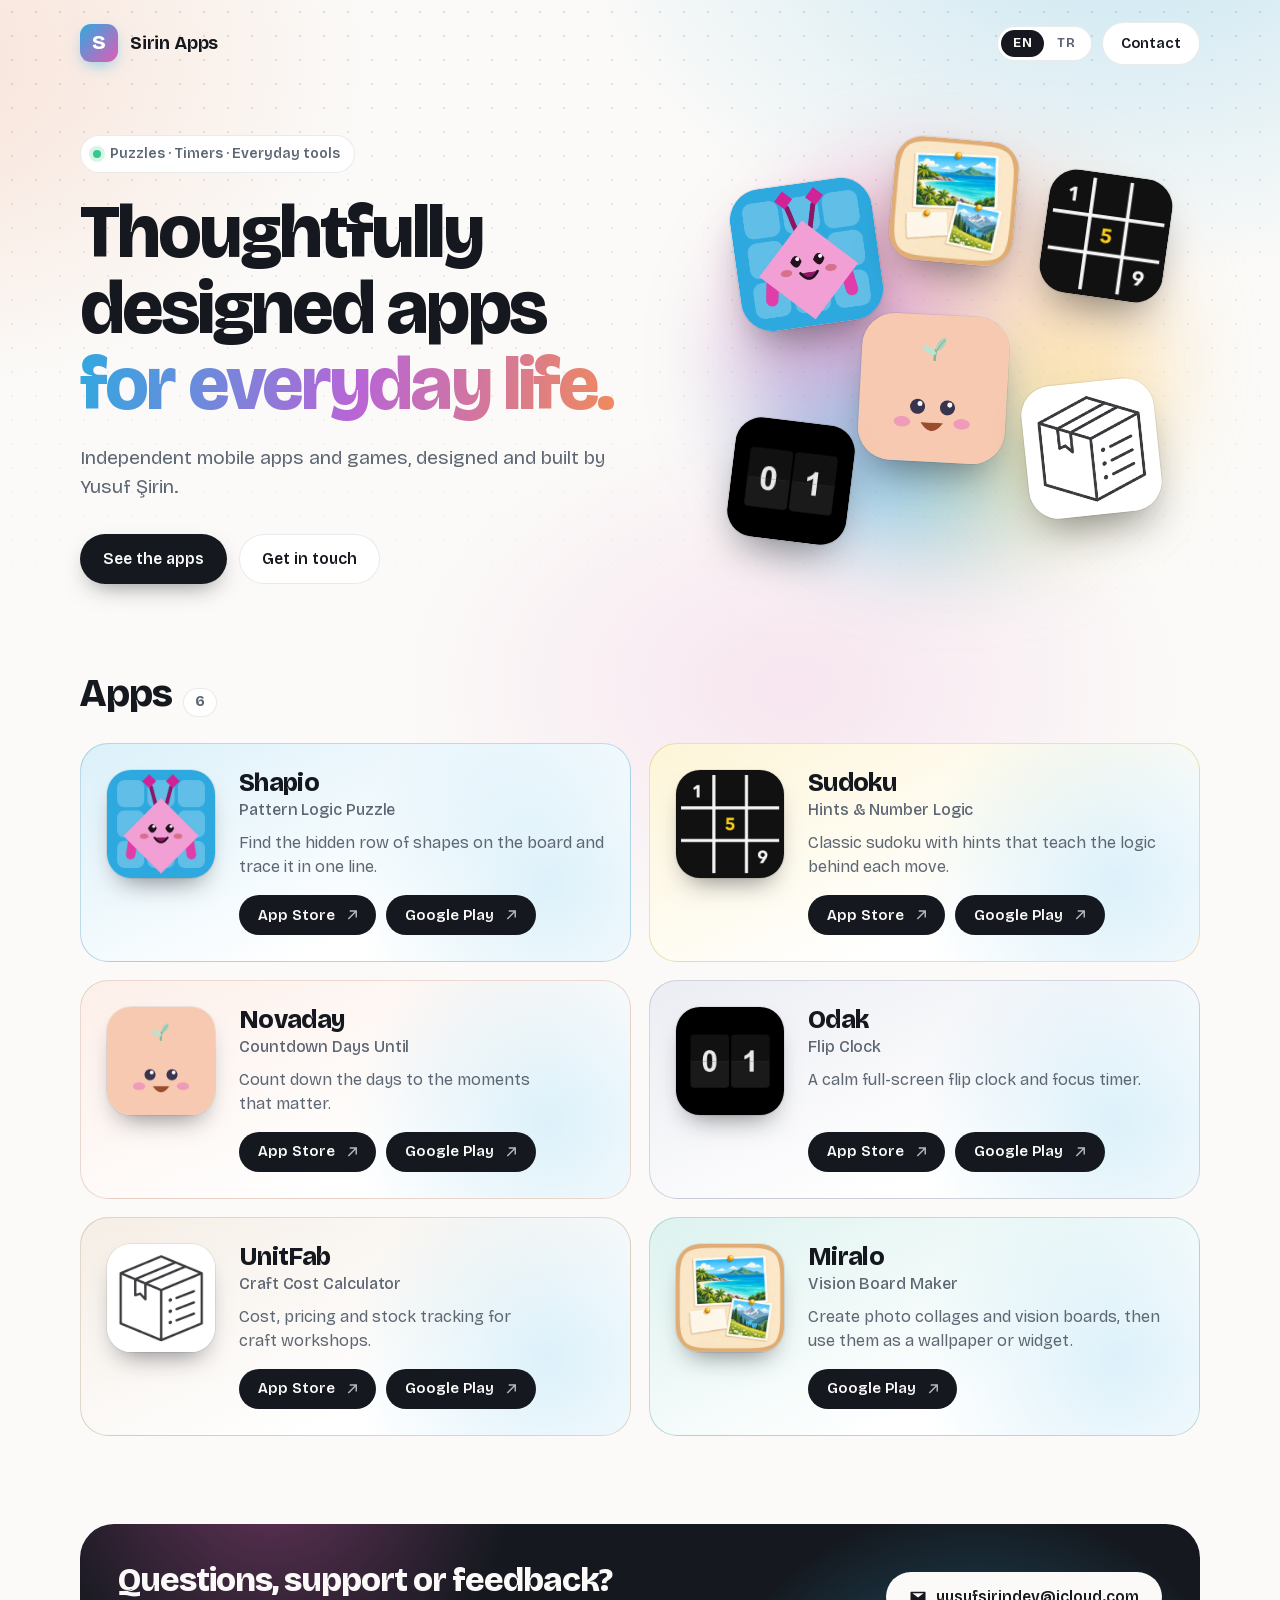
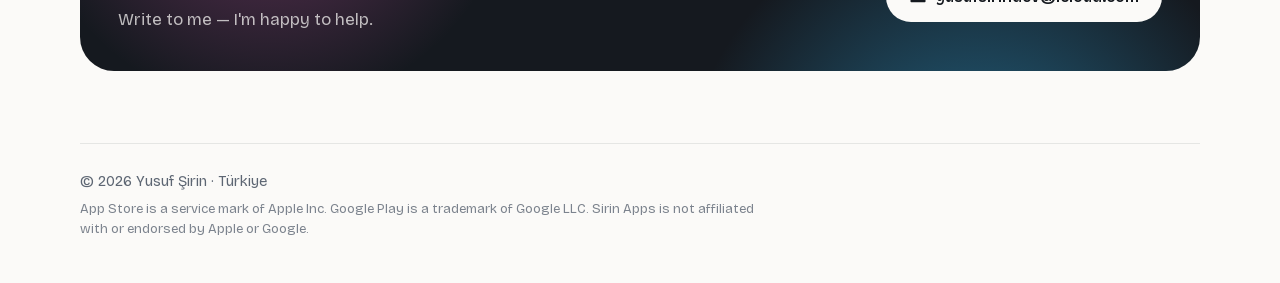
==== commit 0638bda1: "Update Gün Gün to Novaday, refresh UnitFab copy, and add UnitFab Android link - Rename Gün Gün to No" ====
--- a/index.html
+++ b/index.html
@@ -329,7 +329,7 @@
           <img class="ico" style="--x:3%;  --y:10%; --s:31%; --r:-8deg; --d:-1s"   src="icons/shapio.webp"  alt="">
           <img class="ico" style="--x:37%; --y:0%;  --s:27%; --r:5deg;  --d:-6.5s" src="icons/miralo.webp"  alt="">
           <img class="ico" style="--x:70%; --y:8%;  --s:27%; --r:8deg;  --d:-3.5s" src="icons/sudoku.webp"  alt="">
-          <img class="ico" style="--x:30%; --y:40%; --s:32%; --r:3deg;  --d:-2s"   src="icons/gungun.webp"  alt="">
+          <img class="ico" style="--x:30%; --y:40%; --s:32%; --r:3deg;  --d:-2s"   src="icons/novaday.webp" alt="">
           <img class="ico" style="--x:2%;  --y:64%; --s:26%; --r:7deg;  --d:-4.5s" src="icons/odak.webp"    alt="">
           <img class="ico" style="--x:66%; --y:55%; --s:29%; --r:-6deg; --d:-5.5s" src="icons/unitfab.webp" alt="">
         </div>
@@ -364,13 +364,13 @@
           </article>
 
           <article class="app rise" style="--accent:#f0a27f; --i:6">
-            <img class="app-icon" src="icons/gungun.webp" width="108" height="108" alt="Gün Gün icon" data-app="Gün Gün">
+            <img class="app-icon" src="icons/novaday.webp" width="108" height="108" alt="Novaday icon" data-app="Novaday">
             <div class="body">
-              <h3>Gün Gün<span class="sr"> — </span><span class="sub" data-i18n="gungun.sub">Countdown Days Until</span></h3>
-              <p data-i18n="gungun.desc">Count down the days to the moments that matter.</p>
+              <h3>Novaday<span class="sr">: </span><span class="sub" data-i18n="novaday.sub">Countdown Days Until</span></h3>
+              <p data-i18n="novaday.desc">Count down the days to the moments that matter.</p>
               <div class="stores">
-                <a class="store" href="https://apps.apple.com/app/id6791479855" aria-label="Gün Gün on the App Store" data-app="Gün Gün" data-store="appstore">App Store<svg class="i" aria-hidden="true"><use href="#i-arrow"/></svg></a>
-                <a class="store" href="https://play.google.com/store/apps/details?id=app.gungun" aria-label="Gün Gün on Google Play" data-app="Gün Gün" data-store="play">Google Play<svg class="i" aria-hidden="true"><use href="#i-arrow"/></svg></a>
+                <a class="store" href="https://apps.apple.com/app/id6791479855" aria-label="Novaday on the App Store" data-app="Novaday" data-store="appstore">App Store<svg class="i" aria-hidden="true"><use href="#i-arrow"/></svg></a>
+                <a class="store" href="https://play.google.com/store/apps/details?id=app.gungun" aria-label="Novaday on Google Play" data-app="Novaday" data-store="play">Google Play<svg class="i" aria-hidden="true"><use href="#i-arrow"/></svg></a>
               </div>
             </div>
           </article>
@@ -390,10 +390,11 @@
           <article class="app rise" style="--accent:#c59a6a; --i:8">
             <img class="app-icon" src="icons/unitfab.webp" width="108" height="108" alt="UnitFab icon" data-app="UnitFab">
             <div class="body">
-              <h3>UnitFab<span class="sr">: </span><span class="sub" data-i18n="unitfab.sub">Handmade Cost &amp; Stock</span></h3>
-              <p data-i18n="unitfab.desc">Cost, pricing and stock tracking for handmade products.</p>
+              <h3>UnitFab<span class="sr">: </span><span class="sub" data-i18n="unitfab.sub">Craft Cost Calculator</span></h3>
+              <p data-i18n="unitfab.desc">Cost, pricing and stock tracking for craft workshops.</p>
               <div class="stores">
                 <a class="store" href="https://apps.apple.com/app/id6766839274" aria-label="UnitFab on the App Store" data-app="UnitFab" data-store="appstore">App Store<svg class="i" aria-hidden="true"><use href="#i-arrow"/></svg></a>
+                <a class="store" href="https://play.google.com/store/apps/details?id=com.unitfab.app" aria-label="UnitFab on Google Play" data-app="UnitFab" data-store="play">Google Play<svg class="i" aria-hidden="true"><use href="#i-arrow"/></svg></a>
               </div>
             </div>
           </article>
@@ -445,12 +446,12 @@
         'shapio.desc': 'Tahtada saklanan şekil dizisini bul ve parmağını kaydırarak tek çizgide işaretle.',
         'sudoku.sub': 'İpucu & Sayı Mantığı',
         'sudoku.desc': 'Her hamlenin ardındaki mantığı öğreten ipuçlarıyla klasik sudoku.',
-        'gungun.sub': 'Kaç Gün Kaldı?',
-        'gungun.desc': 'Önemli anlara kalan günleri geri sayın.',
+        'novaday.sub': 'Kaç Gün Kaldı?',
+        'novaday.desc': 'Önemli anlara kalan günleri geri sayın.',
         'odak.sub': 'Flip Clock',
         'odak.desc': 'Sakin, tam ekran bir flip saat ve odaklanma zamanlayıcısı.',
-        'unitfab.sub': 'Atölye Stok Takip',
-        'unitfab.desc': 'El emeği ürünler için maliyet, fiyatlandırma ve stok takibi.',
+        'unitfab.sub': 'Stok Takip Programı',
+        'unitfab.desc': 'Atölyeler ve el emeği ürünler için maliyet, fiyatlandırma ve stok takibi.',
         'miralo.sub': 'Vizyon Panosu & Kolaj',
         'miralo.desc': 'Fotoğraf kolajları ve vizyon panoları oluştur, duvar kâğıdı ya da widget olarak kullan.',
         'contact.title': 'Soru, destek ya da geri bildirim?',
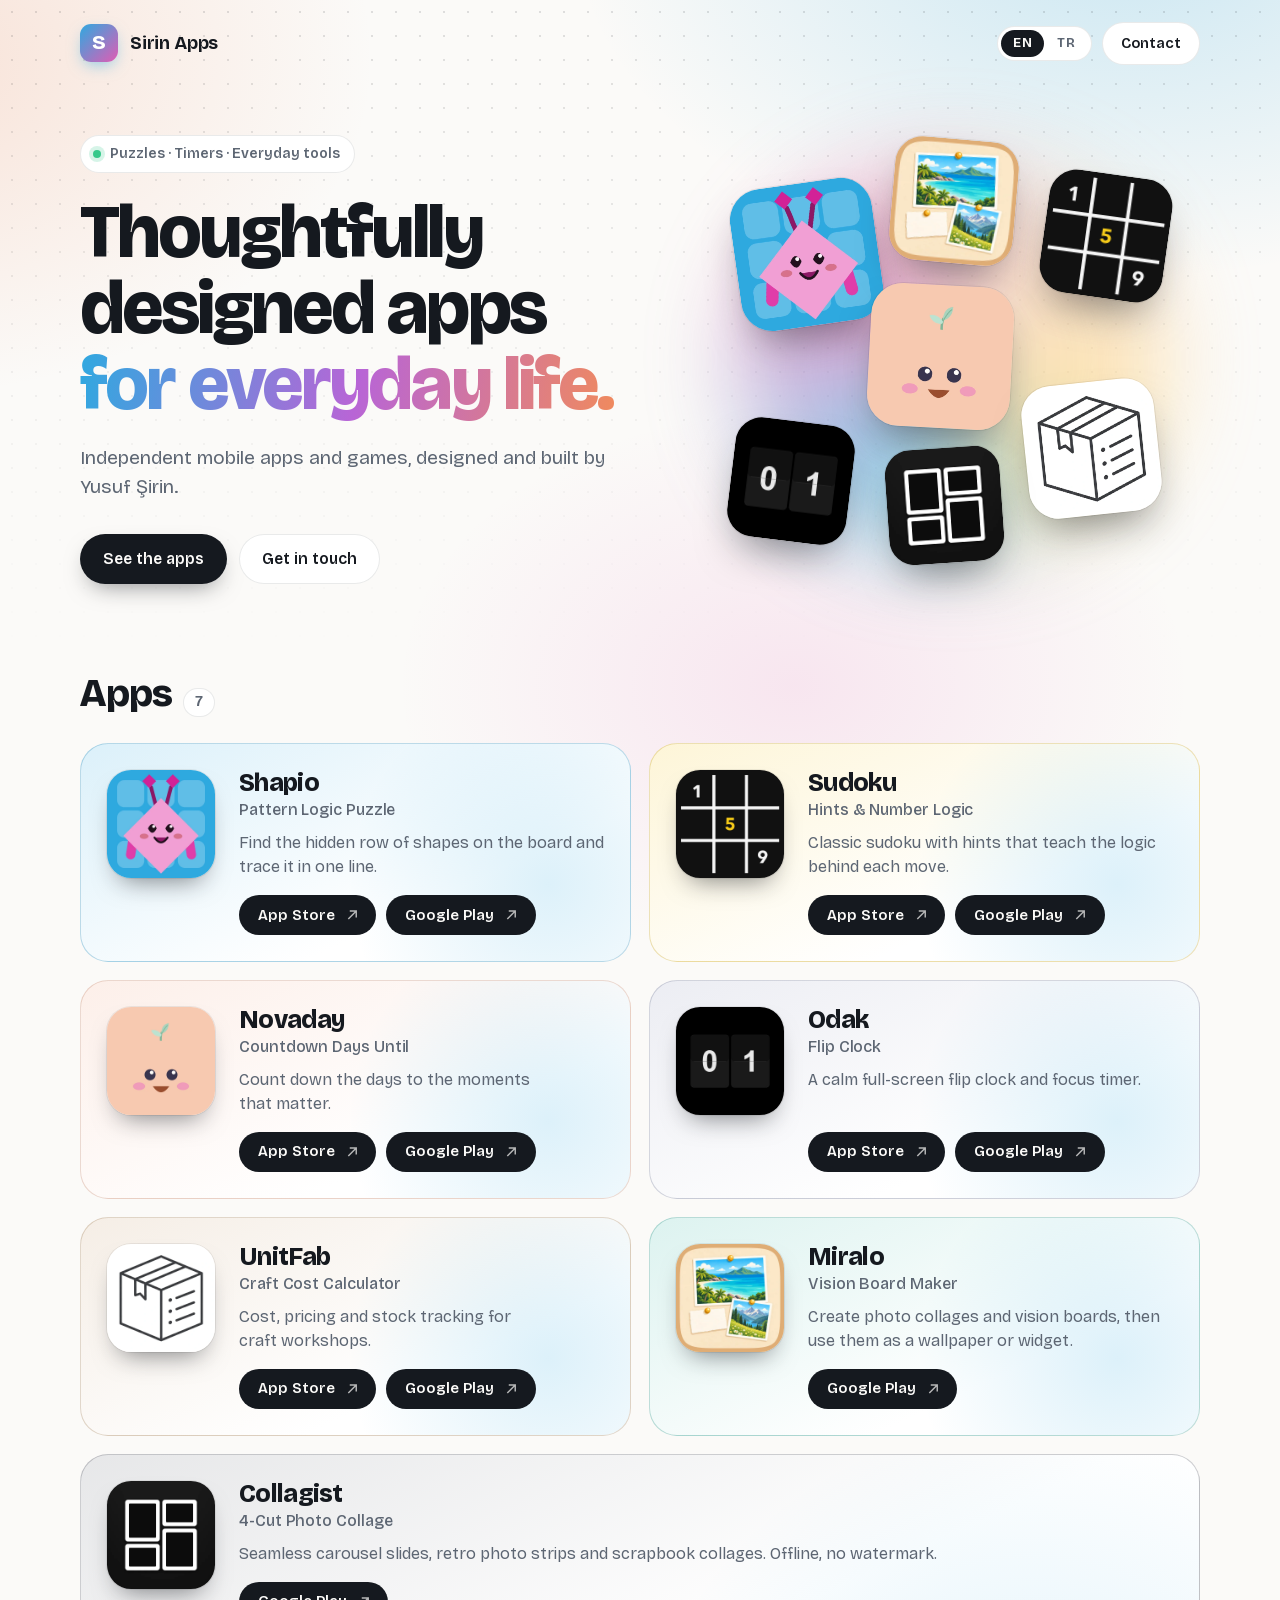
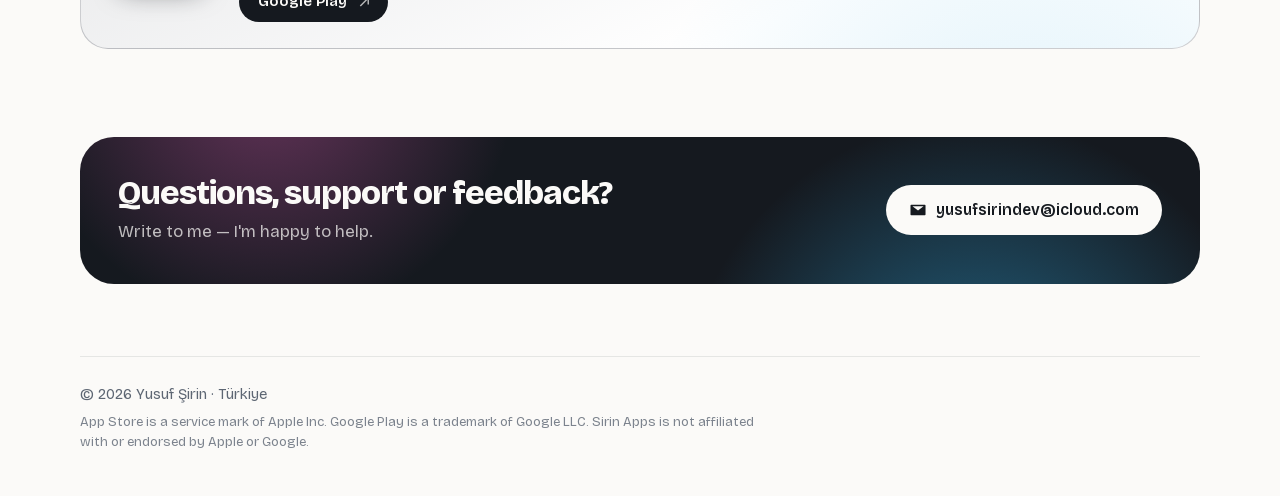
==== commit 7926d468: "Add Collagist as the seventh app - Add the Collagist card (Google Play only, not on the App Store ye" ====
--- a/index.html
+++ b/index.html
@@ -188,6 +188,9 @@
     .app {
       --accent: #2fa9e0;
       grid-column: span 3;
+    }
+    .app:last-child:nth-child(odd) { grid-column: 1 / -1; }
+    .app {
       position: relative; overflow: hidden; isolation: isolate;
       display: flex; flex-direction: column; gap: 18px;
       padding: 26px; border-radius: var(--radius);
@@ -329,14 +332,15 @@
           <img class="ico" style="--x:3%;  --y:10%; --s:31%; --r:-8deg; --d:-1s"   src="icons/shapio.webp"  alt="">
           <img class="ico" style="--x:37%; --y:0%;  --s:27%; --r:5deg;  --d:-6.5s" src="icons/miralo.webp"  alt="">
           <img class="ico" style="--x:70%; --y:8%;  --s:27%; --r:8deg;  --d:-3.5s" src="icons/sudoku.webp"  alt="">
-          <img class="ico" style="--x:30%; --y:40%; --s:32%; --r:3deg;  --d:-2s"   src="icons/novaday.webp" alt="">
+          <img class="ico" style="--x:32%; --y:33%; --s:31%; --r:3deg;  --d:-2s"   src="icons/novaday.webp" alt="">
           <img class="ico" style="--x:2%;  --y:64%; --s:26%; --r:7deg;  --d:-4.5s" src="icons/odak.webp"    alt="">
           <img class="ico" style="--x:66%; --y:55%; --s:29%; --r:-6deg; --d:-5.5s" src="icons/unitfab.webp" alt="">
+          <img class="ico" style="--x:36%; --y:70%; --s:25%; --r:-4deg; --d:-3s"   src="icons/collagist.webp" alt="">
         </div>
       </section>
 
       <section id="apps">
-        <div class="sec-head"><h2 data-i18n="apps.title">Apps</h2><span class="count">6</span></div>
+        <div class="sec-head"><h2 data-i18n="apps.title">Apps</h2><span class="count">7</span></div>
 
         <div class="grid">
           <article class="app rise" style="--accent:#2fa9e0; --i:4">
@@ -406,6 +410,16 @@
               <p data-i18n="miralo.desc">Create photo collages and vision boards, then use them as a wallpaper or widget.</p>
               <div class="stores">
                 <a class="store" href="https://play.google.com/store/apps/details?id=com.miralo.app" aria-label="Miralo on Google Play" data-app="Miralo" data-store="play">Google Play<svg class="i" aria-hidden="true"><use href="#i-arrow"/></svg></a>
+              </div>
+            </div>
+          </article>
+          <article class="app rise" style="--accent:#6f737c; --i:10">
+            <img class="app-icon" src="icons/collagist.webp" width="108" height="108" alt="Collagist icon" data-app="Collagist">
+            <div class="body">
+              <h3>Collagist<span class="sr">: </span><span class="sub" data-i18n="collagist.sub">4-Cut Photo Collage</span></h3>
+              <p data-i18n="collagist.desc">Seamless carousel slides, retro photo strips and scrapbook collages. Offline, no watermark.</p>
+              <div class="stores">
+                <a class="store" href="https://play.google.com/store/apps/details?id=com.collagist.app" aria-label="Collagist on Google Play" data-app="Collagist" data-store="play">Google Play<svg class="i" aria-hidden="true"><use href="#i-arrow"/></svg></a>
               </div>
             </div>
           </article>
@@ -454,6 +468,8 @@
         'unitfab.desc': 'Atölyeler ve el emeği ürünler için maliyet, fiyatlandırma ve stok takibi.',
         'miralo.sub': 'Vizyon Panosu & Kolaj',
         'miralo.desc': 'Fotoğraf kolajları ve vizyon panoları oluştur, duvar kâğıdı ya da widget olarak kullan.',
+        'collagist.sub': '4 Kare Foto Kolaj',
+        'collagist.desc': 'Kesintisiz carousel dilimleri, retro fotoğraf şeritleri ve scrapbook kolajları. Çevrimdışı, filigransız.',
         'contact.title': 'Soru, destek ya da geri bildirim?',
         'contact.text': 'Bana yazın, yardımcı olmaktan memnuniyet duyarım.',
         'footer.legal': "App Store, Apple Inc.'in hizmet markasıdır. Google Play, Google LLC'nin ticari markasıdır. Sirin Apps, Apple veya Google ile bağlantılı değildir ve bunlar tarafından onaylanmamıştır."
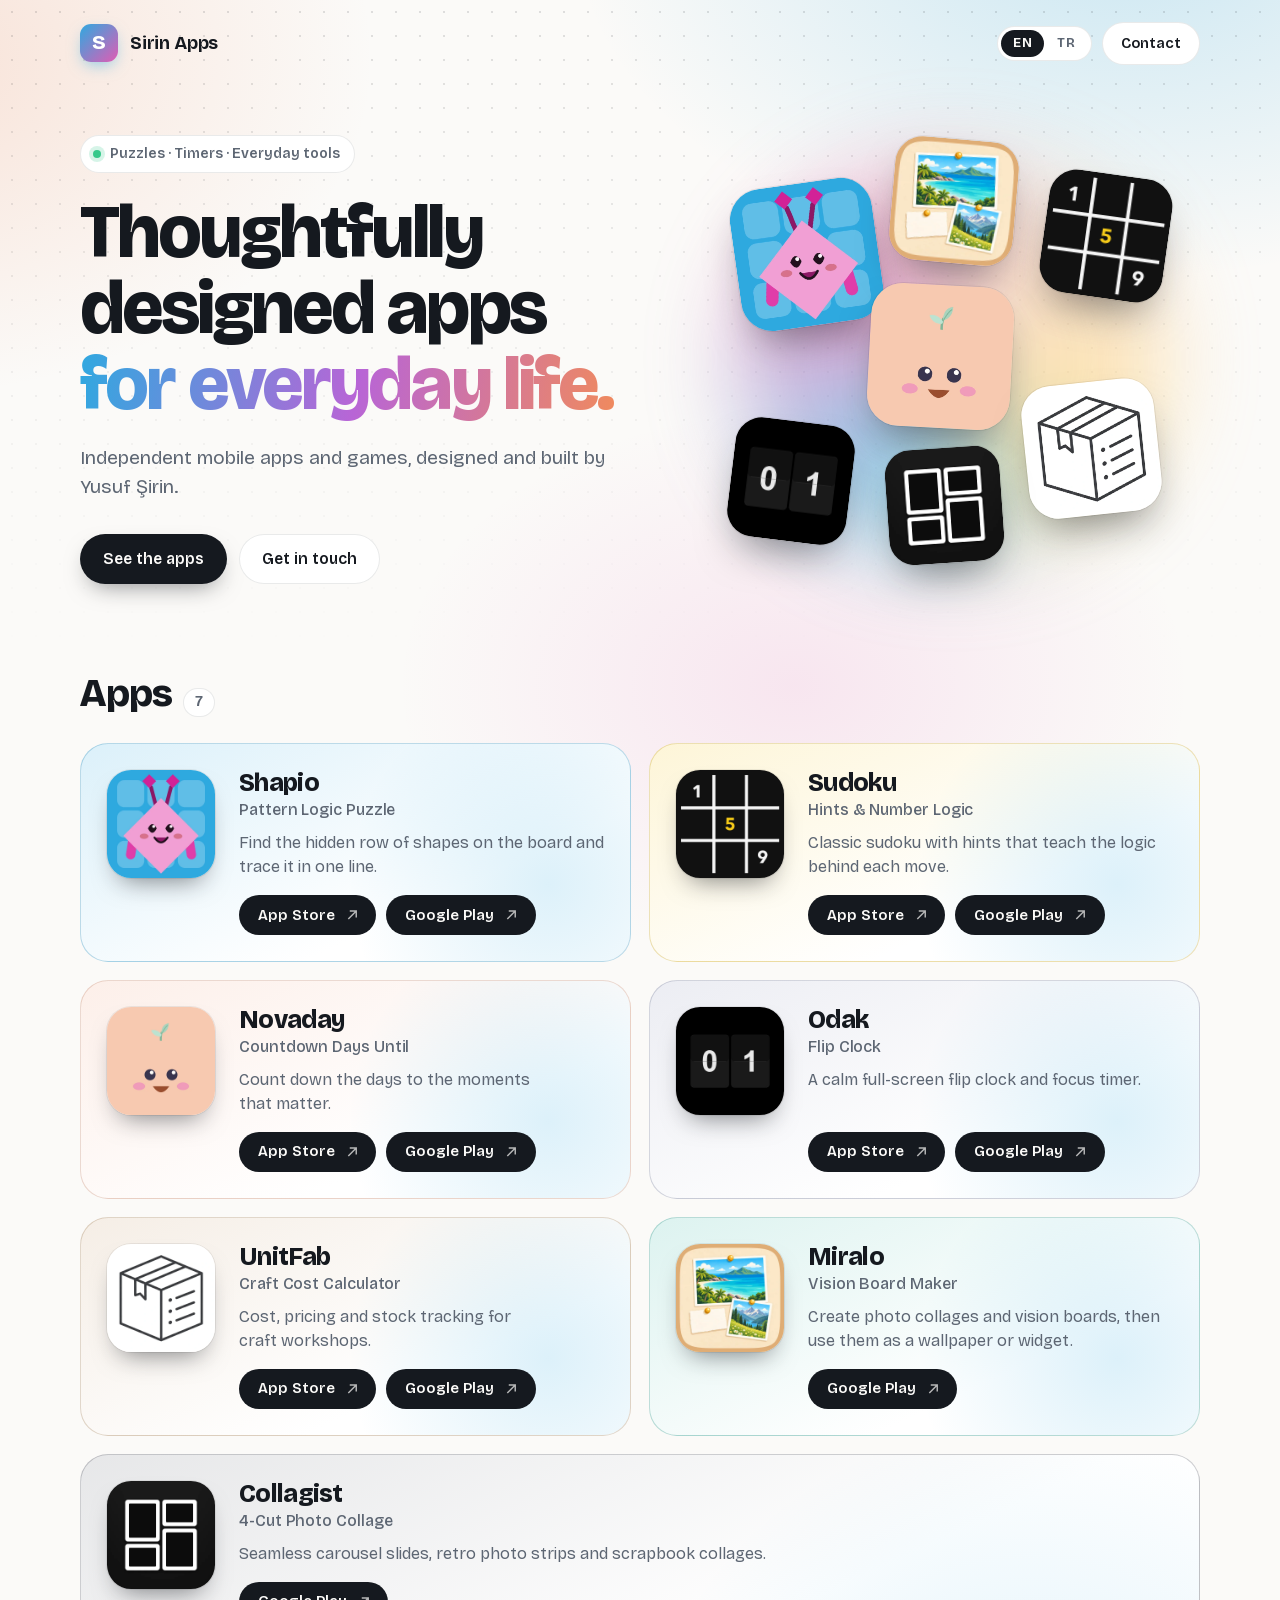
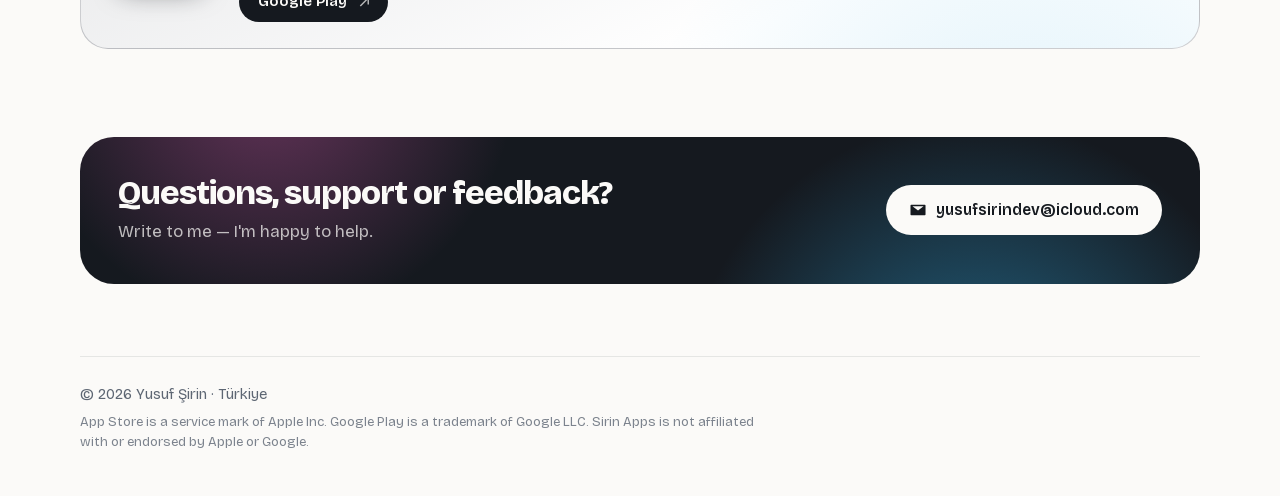
==== commit 0bd4e78e: "Drop offline and watermark claims from Collagist copy Co-Authored-By: Claude Opus 5.5 <noreply@anthr" ====
--- a/index.html
+++ b/index.html
@@ -417,7 +417,7 @@
             <img class="app-icon" src="icons/collagist.webp" width="108" height="108" alt="Collagist icon" data-app="Collagist">
             <div class="body">
               <h3>Collagist<span class="sr">: </span><span class="sub" data-i18n="collagist.sub">4-Cut Photo Collage</span></h3>
-              <p data-i18n="collagist.desc">Seamless carousel slides, retro photo strips and scrapbook collages. Offline, no watermark.</p>
+              <p data-i18n="collagist.desc">Seamless carousel slides, retro photo strips and scrapbook collages.</p>
               <div class="stores">
                 <a class="store" href="https://play.google.com/store/apps/details?id=com.collagist.app" aria-label="Collagist on Google Play" data-app="Collagist" data-store="play">Google Play<svg class="i" aria-hidden="true"><use href="#i-arrow"/></svg></a>
               </div>
@@ -469,7 +469,7 @@
         'miralo.sub': 'Vizyon Panosu & Kolaj',
         'miralo.desc': 'Fotoğraf kolajları ve vizyon panoları oluştur, duvar kâğıdı ya da widget olarak kullan.',
         'collagist.sub': '4 Kare Foto Kolaj',
-        'collagist.desc': 'Kesintisiz carousel dilimleri, retro fotoğraf şeritleri ve scrapbook kolajları. Çevrimdışı, filigransız.',
+        'collagist.desc': 'Kesintisiz carousel dilimleri, retro fotoğraf şeritleri ve scrapbook kolajları.',
         'contact.title': 'Soru, destek ya da geri bildirim?',
         'contact.text': 'Bana yazın, yardımcı olmaktan memnuniyet duyarım.',
         'footer.legal': "App Store, Apple Inc.'in hizmet markasıdır. Google Play, Google LLC'nin ticari markasıdır. Sirin Apps, Apple veya Google ile bağlantılı değildir ve bunlar tarafından onaylanmamıştır."
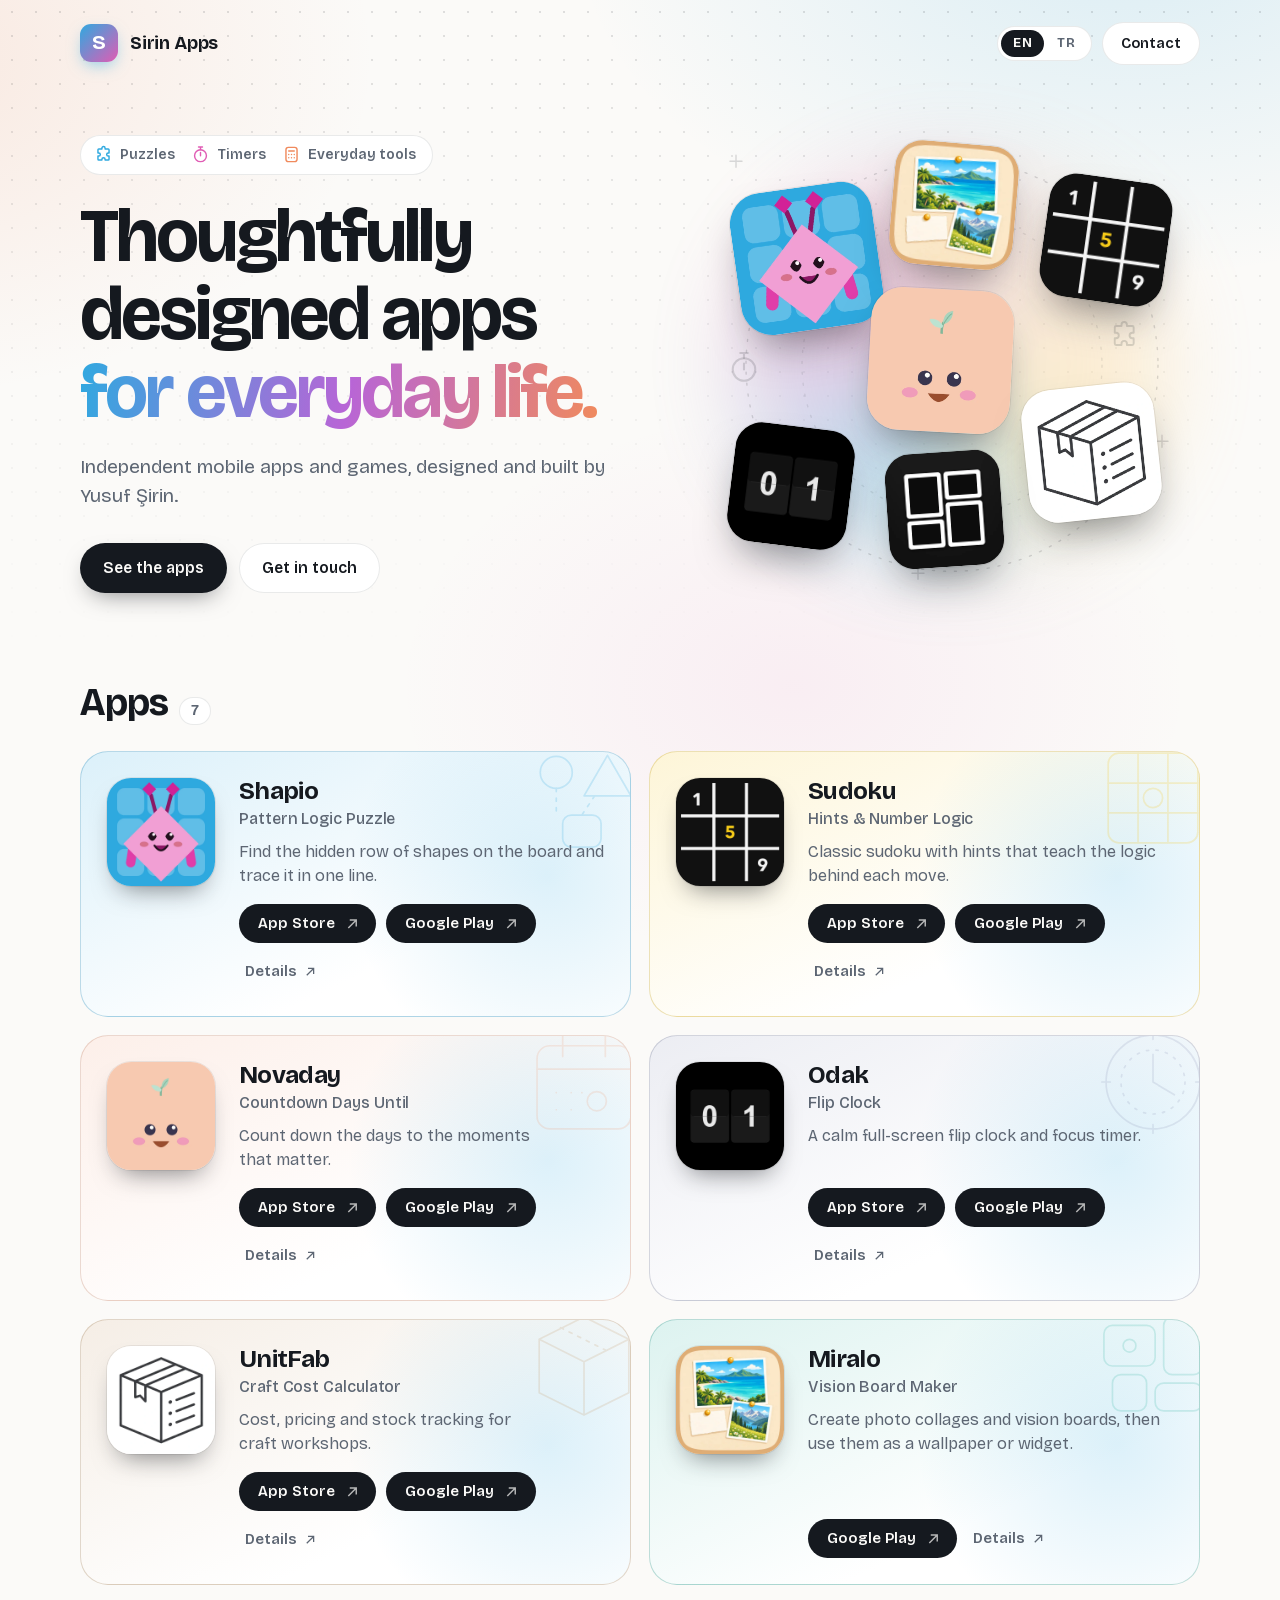
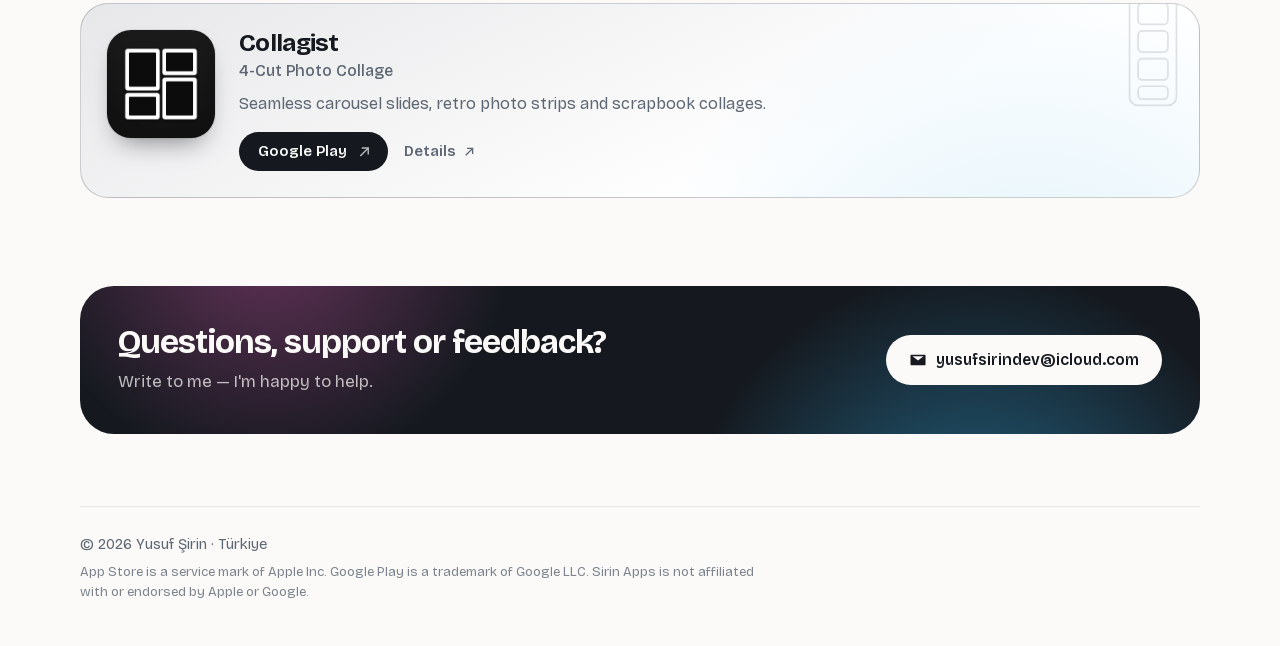
==== commit 5d256554: "Add app detail pages, line motifs, platform-aware store buttons and SEO basics Co-Authored-By: Claud" ====
--- a/index.html
+++ b/index.html
@@ -8,301 +8,51 @@
   <meta name="color-scheme" content="light dark">
   <meta name="theme-color" content="#fbfaf8" media="(prefers-color-scheme: light)">
   <meta name="theme-color" content="#0c0f14" media="(prefers-color-scheme: dark)">
-  <!-- Sayfa yalnızca Google Play kuruluş doğrulaması için var: adresi bilen
-       açabilir, arama motorları listelemez. Search Console doğrulaması
-       noindex'ten etkilenmez. -->
-  <meta name="robots" content="noindex, nofollow">
+  <link rel="canonical" href="https://yusufsirinn.github.io/">
+  <meta property="og:type" content="website">
+  <meta property="og:site_name" content="Sirin Apps">
+  <meta property="og:title" content="Sirin Apps">
+  <meta property="og:description" content="Sirin Apps — independent mobile apps and games by Yusuf Şirin.">
+  <meta property="og:url" content="https://yusufsirinn.github.io/">
+  <meta property="og:image" content="https://yusufsirinn.github.io/icons/shapio.webp">
+  <meta name="twitter:card" content="summary">
+  <script type="application/ld+json">{"@context":"https://schema.org","@type":"Organization","name":"Sirin Apps","url":"https://yusufsirinn.github.io/","founder":{"@type":"Person","name":"Yusuf Şirin"}}</script>
   <link rel="icon" href="data:image/svg+xml,%3Csvg xmlns='http://www.w3.org/2000/svg' viewBox='0 0 64 64'%3E%3Cdefs%3E%3ClinearGradient id='g' x1='0' y1='0' x2='1' y2='1'%3E%3Cstop offset='0' stop-color='%232fa9e0'/%3E%3Cstop offset='1' stop-color='%23e05cb4'/%3E%3C/linearGradient%3E%3C/defs%3E%3Crect width='64' height='64' rx='15' fill='url(%23g)'/%3E%3Ctext x='32' y='46' font-family='Helvetica,Arial,sans-serif' font-size='38' font-weight='700' text-anchor='middle' fill='white'%3ES%3C/text%3E%3C/svg%3E">
   <link rel="preload" href="fonts/bricolage-latin.woff2" as="font" type="font/woff2" crossorigin>
 
-  <style>
-    @font-face {
-      font-family: "Bricolage Grotesque"; font-style: normal; font-weight: 400 800; font-display: swap;
-      src: url(fonts/bricolage-latin-ext.woff2) format("woff2");
-      unicode-range: U+0100-02BA, U+02BD-02C5, U+02C7-02CC, U+02CE-02D7, U+02DD-02FF, U+0304, U+0308, U+0329, U+1D00-1DBF, U+1E00-1E9F, U+1EF2-1EFF, U+2020, U+20A0-20AB, U+20AD-20C0, U+2113, U+2C60-2C7F, U+A720-A7FF;
-    }
-    @font-face {
-      font-family: "Bricolage Grotesque"; font-style: normal; font-weight: 400 800; font-display: swap;
-      src: url(fonts/bricolage-latin.woff2) format("woff2");
-      unicode-range: U+0000-00FF, U+0131, U+0152-0153, U+02BB-02BC, U+02C6, U+02DA, U+02DC, U+0304, U+0308, U+0329, U+2000-206F, U+20AC, U+2122, U+2191, U+2193, U+2212, U+2215, U+FEFF, U+FFFD;
-    }
-
-    :root {
-      color-scheme: light dark;
-      --bg: #fbfaf8;
-      --card: #ffffff;
-      --ink: #15191f;
-      --soft: #5d6673;
-      --line: rgba(21, 25, 31, .09);
-      --dot: rgba(21, 25, 31, .13);
-      --glow-a: rgba(47, 169, 224, .24);
-      --glow-b: rgba(240, 162, 127, .28);
-      --glow-c: rgba(224, 92, 180, .13);
-      --shadow: 21 25 31;
-      --radius: 28px;
-      --font: "Bricolage Grotesque", ui-rounded, -apple-system, BlinkMacSystemFont, "Segoe UI", Roboto, Helvetica, Arial, sans-serif;
-    }
-    @media (prefers-color-scheme: dark) {
-      :root {
-        --bg: #0c0f14;
-        --card: #141922;
-        --ink: #f1f4f8;
-        --soft: #98a3b2;
-        --line: rgba(255, 255, 255, .09);
-        --dot: rgba(255, 255, 255, .11);
-        --glow-a: rgba(47, 169, 224, .22);
-        --glow-b: rgba(240, 162, 127, .14);
-        --glow-c: rgba(224, 92, 180, .16);
-        --shadow: 0 0 0;
-      }
-    }
-
-    * { box-sizing: border-box; margin: 0; }
-    html { scroll-behavior: smooth; -webkit-text-size-adjust: 100%; }
-    body {
-      position: relative;
-      overflow-x: hidden;
-      background: var(--bg);
-      color: var(--ink);
-      font: 400 17px/1.55 var(--font);
-      -webkit-font-smoothing: antialiased;
-    }
-    /* Arka plan: üstte renkli ışıma + silikleşen nokta ızgarası */
-    body::before {
-      content: ""; position: absolute; inset: 0 0 auto 0; height: 980px; z-index: -1; pointer-events: none;
-      background:
-        radial-gradient(56rem 36rem at 88% -8%, var(--glow-a), transparent 62%),
-        radial-gradient(48rem 34rem at -8% 6%, var(--glow-b), transparent 62%),
-        radial-gradient(40rem 28rem at 62% 70%, var(--glow-c), transparent 62%);
-    }
-    body::after {
-      content: ""; position: absolute; inset: 0 0 auto 0; height: 760px; z-index: -1; pointer-events: none;
-      background-image: radial-gradient(var(--dot) 1.2px, transparent 1.4px);
-      background-size: 24px 24px;
-      -webkit-mask-image: linear-gradient(to bottom, #000 0%, transparent 85%);
-              mask-image: linear-gradient(to bottom, #000 0%, transparent 85%);
-    }
-
-    .wrap { width: min(1120px, 100% - 32px); margin-inline: auto; }
-    a { color: inherit; text-decoration: none; }
-    :focus-visible { outline: 3px solid #2fa9e0; outline-offset: 3px; border-radius: 12px; }
-    .sr { position: absolute; width: 1px; height: 1px; overflow: hidden; clip: rect(0 0 0 0); white-space: nowrap; }
-    svg.i { width: 1.15em; height: 1.15em; flex: none; fill: currentColor; }
-
-    /* ───── Üst şerit ───── */
-    .top { display: flex; align-items: center; justify-content: space-between; padding: 22px 0; }
-    .brand { display: inline-flex; align-items: center; gap: 12px; white-space: nowrap; font-weight: 700; font-size: 1.12rem; letter-spacing: -.01em; }
-    .mark {
-      width: 38px; height: 38px; border-radius: 11px; display: grid; place-items: center;
-      color: #fff; font-weight: 800; font-size: 1.3rem; line-height: 1;
-      background: linear-gradient(135deg, #2fa9e0, #e05cb4);
-      box-shadow: 0 6px 16px -4px rgba(47, 169, 224, .55);
-    }
-
-    .top-actions { display: flex; align-items: center; gap: 10px; }
-
-    /* ───── Dil anahtarı ───── */
-    .lang {
-      position: relative; display: inline-grid; grid-template-columns: 1fr 1fr;
-      padding: 3px; border-radius: 999px; background: var(--card); border: 1px solid var(--line);
-    }
-    .lang::before {
-      content: ""; position: absolute; top: 3px; bottom: 3px; left: 3px; width: calc(50% - 3px);
-      border-radius: 999px; background: var(--ink);
-      transition: transform .3s cubic-bezier(.3, 1.3, .5, 1);
-    }
-    html[data-lang="tr"] .lang::before { transform: translateX(100%); }
-    .lang button {
-      position: relative; z-index: 1; min-width: 42px; padding: 7px 12px;
-      border: 0; border-radius: 999px; background: none; cursor: pointer;
-      font: 700 .8rem/1 var(--font); letter-spacing: .06em; color: var(--soft);
-      transition: color .25s ease;
-    }
-    .lang button[aria-pressed="true"] { color: var(--bg); }
-    .lang button:not([aria-pressed="true"]):hover { color: var(--ink); }
-
-    /* ───── Düğmeler ───── */
-    .btn {
-      display: inline-flex; align-items: center; gap: 9px;
-      padding: 12px 22px; border-radius: 999px; font-weight: 600; font-size: .98rem;
-      border: 1px solid transparent; cursor: pointer;
-      transition: transform .18s ease, box-shadow .18s ease, background .18s ease;
-    }
-    .btn:hover { transform: translateY(-2px); }
-    .btn.primary { background: var(--ink); color: var(--bg); box-shadow: 0 10px 24px -10px rgb(var(--shadow) / .55); }
-    .btn.ghost { background: var(--card); border-color: var(--line); }
-    .btn.ghost:hover { box-shadow: 0 10px 24px -12px rgb(var(--shadow) / .35); }
-    .btn.small { padding: 9px 18px; font-size: .92rem; }
-
-    /* ───── Hero ───── */
-    .hero { display: grid; grid-template-columns: 1.08fr .92fr; align-items: center; gap: 40px; padding: 48px 0 88px; }
-    .eyebrow {
-      display: inline-flex; align-items: center; gap: 9px; padding: 7px 14px 7px 12px; border-radius: 999px;
-      background: var(--card); border: 1px solid var(--line);
-      font-size: .88rem; font-weight: 600; color: var(--soft);
-    }
-    .eyebrow::before { content: ""; width: 8px; height: 8px; border-radius: 50%; background: #36c98b; box-shadow: 0 0 0 4px rgba(54, 201, 139, .2); }
-    h1 {
-      margin-top: 22px;
-      font-size: clamp(2.7rem, 6.4vw, 4.7rem); font-weight: 800; line-height: 1.01; letter-spacing: -.038em;
-      text-wrap: balance;
-    }
-    h1 > span:first-child { display: block; }
-    html[lang="tr"] h1 { font-size: clamp(2.3rem, 5.2vw, 3.8rem); }
-    .grad {
-      background: linear-gradient(100deg, #2fa9e0 0%, #b865d6 52%, #f08a5d 100%);
-      -webkit-background-clip: text; background-clip: text; color: transparent;
-    }
-    .lead { margin-top: 22px; max-width: 34em; font-size: 1.2rem; line-height: 1.5; color: var(--soft); text-wrap: pretty; }
-    .cta { margin-top: 32px; display: flex; flex-wrap: wrap; gap: 12px; }
-
-    /* Dağınık ikon kümesi */
-    .cluster { position: relative; width: min(100%, 460px); aspect-ratio: 1 / .96; margin-inline: auto; }
-    .cluster::before {
-      content: ""; position: absolute; inset: 6% 4%; border-radius: 50%; filter: blur(46px); opacity: .55;
-      background: conic-gradient(from 210deg, #2fa9e0, #e05cb4, #f7c9b0, #ffd36b, #2fa9e0);
-    }
-    .ico {
-      position: absolute; left: var(--x); top: var(--y); width: var(--s); aspect-ratio: 1;
-      border-radius: 22.37%; display: block;
-      box-shadow: 0 0 0 1px rgba(0, 0, 0, .07), 0 22px 40px -14px rgb(var(--shadow) / .5);
-      transform: rotate(var(--r));
-      animation: float 7s ease-in-out var(--d, 0s) infinite;
-    }
-    @keyframes float {
-      0%, 100% { transform: translateY(0) rotate(var(--r)); }
-      50%      { transform: translateY(-12px) rotate(calc(var(--r) + 2deg)); }
-    }
-
-    /* ───── Bölüm başlığı ───── */
-    section { scroll-margin-top: 16px; }
-    .sec-head { display: flex; align-items: baseline; gap: 12px; margin-bottom: 26px; }
-    h2 { font-size: clamp(1.8rem, 3.6vw, 2.4rem); font-weight: 800; letter-spacing: -.03em; line-height: 1.1; }
-    .count {
-      font-size: .9rem; font-weight: 700; color: var(--soft); padding: 2px 11px; border-radius: 999px;
-      background: var(--card); border: 1px solid var(--line);
-    }
-
-    /* ───── Uygulama kartları (bento) ───── */
-    .grid { display: grid; grid-template-columns: repeat(6, 1fr); gap: 18px; }
-    .app {
-      --accent: #2fa9e0;
-      grid-column: span 3;
-    }
-    .app:last-child:nth-child(odd) { grid-column: 1 / -1; }
-    .app {
-      position: relative; overflow: hidden; isolation: isolate;
-      display: flex; flex-direction: column; gap: 18px;
-      padding: 26px; border-radius: var(--radius);
-      background: var(--card);
-      border: 1px solid var(--line);
-      transition: transform .3s ease, box-shadow .3s ease, border-color .3s ease;
-    }
-    @supports (background: color-mix(in srgb, red 10%, blue)) {
-      .app {
-        background: linear-gradient(155deg, color-mix(in srgb, var(--accent) 17%, var(--card)), var(--card) 68%);
-        border-color: color-mix(in srgb, var(--accent) 24%, var(--line));
-      }
-      .app::before { background: radial-gradient(circle, color-mix(in srgb, var(--accent) 42%, transparent), transparent 66%); }
-    }
-    .app::before {
-      content: ""; position: absolute; z-index: -1; width: 78%; aspect-ratio: 1; right: -24%; top: -34%;
-      background: radial-gradient(circle, rgba(47, 169, 224, .3), transparent 66%);
-      opacity: .55; transition: opacity .4s ease, transform .5s ease;
-    }
-    .app:hover { transform: translateY(-5px); box-shadow: 0 28px 50px -26px rgb(var(--shadow) / .5); }
-    .app:hover::before { opacity: 1; transform: scale(1.12); }
-
-    .app-icon {
-      width: 108px; height: 108px; border-radius: 22.37%; flex: none; display: block;
-      box-shadow: 0 0 0 1px rgba(0, 0, 0, .07), 0 14px 26px -12px rgb(var(--shadow) / .55);
-      transition: transform .35s cubic-bezier(.3, 1.6, .5, 1);
-    }
-    .app:hover .app-icon { transform: rotate(-4deg) scale(1.06); }
-
-    .app h3 { font-size: 1.55rem; font-weight: 800; letter-spacing: -.028em; line-height: 1.12; }
-    .app h3 .sub { display: block; margin-top: 4px; font-size: 1rem; font-weight: 500; letter-spacing: -.005em; color: var(--soft); }
-    .app p { color: var(--soft); font-size: 1rem; line-height: 1.5; text-wrap: pretty; }
-    .stores { margin-top: auto; padding-top: 4px; display: flex; flex-wrap: wrap; gap: 10px; }
-    .store {
-      display: inline-flex; align-items: center; gap: 9px;
-      padding: 11px 15px 11px 19px; border-radius: 999px;
-      background: var(--ink); color: var(--bg); font-weight: 600; font-size: .94rem; line-height: 1;
-      transition: transform .18s ease, box-shadow .18s ease;
-    }
-    .store:hover { transform: translateY(-2px); box-shadow: 0 10px 20px -10px rgb(var(--shadow) / .6); }
-    .store svg.i { width: 1.15em; height: 1.15em; opacity: .7; transition: transform .18s ease, opacity .18s ease; }
-    .store:hover svg.i { transform: translate(2px, -2px); opacity: 1; }
-
-    .app .body { display: flex; flex-direction: column; gap: 12px; }
-    @media (min-width: 900px) {
-      .app { flex-direction: row; align-items: flex-start; gap: 24px; }
-      .app .body { flex: 1; align-self: stretch; }
-    }
-
-    /* ───── İletişim ───── */
-    #contact { padding: 88px 0 72px; }
-    .contact {
-      position: relative; overflow: hidden; isolation: isolate;
-      display: flex; flex-wrap: wrap; align-items: center; justify-content: space-between; gap: 24px;
-      padding: 38px; border-radius: 34px; background: var(--ink); color: var(--bg);
-    }
-    .contact::before {
-      content: ""; position: absolute; z-index: -1; inset: -40% -10% auto auto; width: 60%; aspect-ratio: 1;
-      background: radial-gradient(circle, rgba(47, 169, 224, .55), transparent 62%);
-    }
-    .contact::after {
-      content: ""; position: absolute; z-index: -1; inset: auto auto -50% -8%; width: 50%; aspect-ratio: 1;
-      background: radial-gradient(circle, rgba(224, 92, 180, .4), transparent 62%);
-    }
-    .contact h2 { font-size: clamp(1.6rem, 3.2vw, 2.1rem); }
-    .contact p { margin-top: 8px; opacity: .72; }
-    .contact .btn { background: var(--bg); color: var(--ink); }
-
-    footer .legal { margin-top: 6px; font-size: .82rem; opacity: .8; max-width: 52em; }
-    footer { padding: 26px 0 44px; border-top: 1px solid var(--line); color: var(--soft); font-size: .92rem; }
-
-    /* ───── Dil değişim geçişi ───── */
-    main, footer { transition: opacity .14s ease; }
-    html.switching main, html.switching footer { opacity: 0; }
-
-    /* ───── Açılış animasyonu ───── */
-    @keyframes rise { from { opacity: 0; transform: translateY(16px); } }
-    .rise { animation: rise .7s cubic-bezier(.2, .7, .2, 1) both; animation-delay: calc(var(--i, 0) * 80ms); }
-
-    /* ───── Küçük ekranlar ───── */
-    @media (max-width: 899px) {
-      .hero { grid-template-columns: 1fr; gap: 28px; padding: 28px 0 64px; }
-      .cluster { width: min(100%, 380px); }
-      .grid { grid-template-columns: repeat(2, 1fr); }
-      .app { grid-column: span 1; }
-      .app:last-child:nth-child(odd) { grid-column: 1 / -1; }
-    }
-    @media (max-width: 599px) {
-      body { font-size: 16px; }
-      .grid { grid-template-columns: 1fr; }
-      .app:last-child:nth-child(odd) { grid-column: auto; }
-      .app { padding: 22px; }
-      .contact { padding: 28px 24px; border-radius: 28px; }
-      .top-actions { gap: 8px; }
-      .lang button { min-width: 38px; padding: 7px 10px; }
-      #contact { padding: 64px 0 52px; }
-    }
-    @media (max-width: 380px) {
-      .top-actions .btn { display: none; }
-    }
-    @media (prefers-reduced-motion: reduce) {
-      html { scroll-behavior: auto; }
-      .ico, .rise { animation: none; }
-      .app, .app::before, .app-icon, .btn, .store, .lang::before, main, footer { transition: none; }
-    }
-  </style>
+  <link rel="stylesheet" href="assets/site.css">
 </head>
 <body>
+  <!--sprite-->
   <svg width="0" height="0" style="position:absolute" aria-hidden="true" focusable="false">
     <symbol id="i-arrow" viewBox="0 0 24 24"><path d="M8 6h10v10h-2V9.41l-9.3 9.3-1.42-1.42L14.59 8H8V6z"/></symbol>
     <symbol id="i-mail" viewBox="0 0 24 24"><path d="M3 5h18a1 1 0 0 1 1 1v12a1 1 0 0 1-1 1H3a1 1 0 0 1-1-1V6a1 1 0 0 1 1-1zm1.6 2 7.4 5.6L19.4 7H4.6z"/></symbol>
+    <symbol id="i-trace" viewBox="0 0 24 24"><path d="M4 19c3-6 6-2 8-7s5-6 8-7"/><circle cx="20" cy="5" r="1.6"/></symbol>
+    <symbol id="i-star" viewBox="0 0 24 24"><path d="M12 3l2.7 5.6 6.1.9-4.4 4.3 1 6.1L12 17l-5.4 2.9 1-6.1L3.2 9.5l6.1-.9z"/></symbol>
+    <symbol id="i-grid" viewBox="0 0 24 24"><rect x="4" y="4" width="16" height="16" rx="2.5"/><path d="M4 9.3h16M4 14.7h16M9.3 4v16M14.7 4v16"/></symbol>
+    <symbol id="i-bulb" viewBox="0 0 24 24"><path d="M9 18h6M10 21h4M12 3a6 6 0 0 0-3.5 10.9c.6.5 1 1.2 1 2.1h5c0-.9.4-1.6 1-2.1A6 6 0 0 0 12 3z"/></symbol>
+    <symbol id="i-levels" viewBox="0 0 24 24"><path d="M5 20v-6M12 20V9M19 20V4"/></symbol>
+    <symbol id="i-calendar" viewBox="0 0 24 24"><rect x="4" y="5" width="16" height="15" rx="3"/><path d="M4 10h16M8 3v4M16 3v4"/></symbol>
+    <symbol id="i-widget" viewBox="0 0 24 24"><rect x="4" y="4" width="7" height="7" rx="2"/><rect x="13" y="4" width="7" height="7" rx="2"/><rect x="4" y="13" width="7" height="7" rx="2"/><rect x="13" y="13" width="7" height="7" rx="2"/></symbol>
+    <symbol id="i-heart" viewBox="0 0 24 24"><path d="M12 20s-7-4.4-7-10a4 4 0 0 1 7-2.5A4 4 0 0 1 19 10c0 5.6-7 10-7 10z"/></symbol>
+    <symbol id="i-timer" viewBox="0 0 24 24"><circle cx="12" cy="13.5" r="7.5"/><path d="M12 13.5V9.5M9.5 2.5h5M12 2.5v3.5"/></symbol>
+    <symbol id="i-palette" viewBox="0 0 24 24"><path d="M12 3a9 9 0 1 0 0 18c1.1 0 1.8-.9 1.5-1.9-.3-1 .4-2.1 1.5-2.1H17a4 4 0 0 0 4-4c0-5-4-10-9-10z"/><path d="M7.5 11h.01M10 7.5h.01M14.5 7.5h.01"/></symbol>
+    <symbol id="i-bell" viewBox="0 0 24 24"><path d="M6 16v-5a6 6 0 0 1 12 0v5l1.5 2h-15zM10 21h4"/></symbol>
+    <symbol id="i-calc" viewBox="0 0 24 24"><rect x="5" y="3" width="14" height="18" rx="3"/><path d="M8.5 7.5h7M8.5 12h.01M12 12h.01M15.5 12h.01M8.5 16h.01M12 16h.01M15.5 16h.01"/></symbol>
+    <symbol id="i-box" viewBox="0 0 24 24"><path d="M12 3l8 4v10l-8 4-8-4V7zM4 7l8 4 8-4M12 11v10"/></symbol>
+    <symbol id="i-list" viewBox="0 0 24 24"><path d="M5 7h14M5 12h14M5 17h9"/></symbol>
+    <symbol id="i-image" viewBox="0 0 24 24"><rect x="3" y="4" width="18" height="16" rx="3"/><circle cx="9" cy="10" r="1.8"/><path d="M21 16l-5-5-8 9"/></symbol>
+    <symbol id="i-slides" viewBox="0 0 24 24"><rect x="3" y="6" width="9" height="12" rx="2"/><rect x="12" y="6" width="9" height="12" rx="2"/></symbol>
+    <symbol id="i-strip" viewBox="0 0 24 24"><rect x="7" y="2.5" width="10" height="19" rx="2"/><path d="M7 8h10M7 12.5h10M7 17h10"/></symbol>
+    <symbol id="p-shapio" viewBox="0 0 120 120"><circle cx="34" cy="36" r="15"/><path d="M82 20l22 38H60z"/><rect x="40" y="76" width="36" height="30" rx="8"/><path d="M34 51v25M70 58l-12 18" stroke-dasharray="3 6"/></symbol>
+    <symbol id="p-sudoku" viewBox="0 0 120 120"><rect x="18" y="18" width="84" height="84" rx="10"/><path d="M46 18v84M74 18v84M18 46h84M18 74h84"/><circle cx="60" cy="60" r="9"/></symbol>
+    <symbol id="p-novaday" viewBox="0 0 120 120"><rect x="16" y="26" width="88" height="78" rx="12"/><path d="M16 48h88M40 16v20M80 16v20"/><circle cx="72" cy="78" r="9"/><path d="M34 70h.01M48 70h.01M34 86h.01M48 86h.01M58 70h.01"/></symbol>
+    <symbol id="p-odak" viewBox="0 0 120 120"><circle cx="60" cy="60" r="44"/><circle cx="60" cy="60" r="30" stroke-dasharray="2 7"/><path d="M60 60V34M60 60l20 12M60 12v8M60 100v8M12 60h8M100 60h8"/></symbol>
+    <symbol id="p-unitfab" viewBox="0 0 120 120"><path d="M60 14l42 21v50L60 106 18 85V35zM18 35l42 21 42-21M60 56v50"/><path d="M38 24l42 21" stroke-dasharray="3 6"/></symbol>
+    <symbol id="p-miralo" viewBox="0 0 120 120"><rect x="14" y="22" width="48" height="38" rx="8"/><rect x="70" y="14" width="36" height="54" rx="8"/><rect x="22" y="68" width="32" height="34" rx="8"/><rect x="62" y="76" width="44" height="26" rx="8"/><circle cx="38" cy="41" r="6"/></symbol>
+    <symbol id="p-collagist" viewBox="0 0 120 120"><rect x="38" y="8" width="44" height="104" rx="8"/><rect x="46" y="16" width="28" height="20" rx="4"/><rect x="46" y="42" width="28" height="20" rx="4"/><rect x="46" y="68" width="28" height="20" rx="4"/><rect x="46" y="94" width="28" height="12" rx="4"/></symbol>
   </svg>
+  <!--/sprite-->
 
   <div class="wrap">
     <header class="top">
@@ -319,7 +69,11 @@
     <main id="top">
       <section class="hero">
         <div>
-          <p class="eyebrow rise" style="--i:0" data-i18n="hero.eyebrow">Puzzles · Timers · Everyday tools</p>
+          <p class="eyebrow rise" style="--i:0">
+            <span class="tag" style="--c:#2fa9e0"><svg viewBox="0 0 24 24" aria-hidden="true"><path d="M10 4a2 2 0 1 1 4 0v1h4a1 1 0 0 1 1 1v4h-1a2 2 0 1 0 0 4h1v4a1 1 0 0 1-1 1h-4v-1a2 2 0 1 0-4 0v1H6a1 1 0 0 1-1-1v-4h1a2 2 0 1 0 0-4H5V6a1 1 0 0 1 1-1h4V4z"/></svg><span data-i18n="hero.t1">Puzzles</span></span>
+            <span class="tag" style="--c:#e05cb4"><svg viewBox="0 0 24 24" aria-hidden="true"><circle cx="12" cy="13.5" r="7.5"/><path d="M12 13.5V9.5M9.5 2.5h5M12 2.5v3.5"/></svg><span data-i18n="hero.t2">Timers</span></span>
+            <span class="tag" style="--c:#f08a5d"><svg viewBox="0 0 24 24" aria-hidden="true"><rect x="5" y="3" width="14" height="18" rx="3"/><path d="M8.5 7.5h7M8.5 12h.01M12 12h.01M15.5 12h.01M8.5 16h.01M12 16h.01M15.5 16h.01"/></svg><span data-i18n="hero.t3">Everyday tools</span></span>
+          </p>
           <h1 class="rise" style="--i:1"><span data-i18n="hero.h1a">Thoughtfully designed apps</span> <span class="grad" data-i18n="hero.h1b">for everyday life.</span></h1>
           <p class="lead rise" style="--i:2" data-i18n="hero.lead">Independent mobile apps and games, designed and built by Yusuf Şirin.</p>
           <div class="cta rise" style="--i:3">
@@ -329,6 +83,13 @@
         </div>
 
         <div class="cluster rise" style="--i:2" aria-hidden="true">
+          <svg class="deco" viewBox="0 0 460 441">
+            <circle cx="230" cy="222" r="206" stroke-dasharray="2 9"/>
+            <circle cx="230" cy="222" r="150" stroke-dasharray="2 9" opacity=".6"/>
+            <path d="M14 12v12M8 18h12M440 292v12M434 298h12M196 424v12M190 430h12"/>
+            <g transform="translate(386 176) scale(1.5)"><path d="M10 4a2 2 0 1 1 4 0v1h4a1 1 0 0 1 1 1v4h-1a2 2 0 1 0 0 4h1v4a1 1 0 0 1-1 1h-4v-1a2 2 0 1 0-4 0v1H6a1 1 0 0 1-1-1v-4h1a2 2 0 1 0 0-4H5V6a1 1 0 0 1 1-1h4V4z" transform="scale(.9)"/></g>
+            <g transform="translate(4 206) scale(1.5)"><circle cx="12" cy="13.5" r="7.5"/><path d="M12 13.5V9.5M9.5 2.5h5M12 2.5v3.5"/></g>
+          </svg>
           <img class="ico" style="--x:3%;  --y:10%; --s:31%; --r:-8deg; --d:-1s"   src="icons/shapio.webp"  alt="">
           <img class="ico" style="--x:37%; --y:0%;  --s:27%; --r:5deg;  --d:-6.5s" src="icons/miralo.webp"  alt="">
           <img class="ico" style="--x:70%; --y:8%;  --s:27%; --r:8deg;  --d:-3.5s" src="icons/sudoku.webp"  alt="">
@@ -343,86 +104,103 @@
         <div class="sec-head"><h2 data-i18n="apps.title">Apps</h2><span class="count">7</span></div>
 
         <div class="grid">
+          <!--cards-->
           <article class="app rise" style="--accent:#2fa9e0; --i:4">
-            <img class="app-icon" src="icons/shapio.webp" width="108" height="108" alt="Shapio icon" data-app="Shapio">
+            <svg class="pat" aria-hidden="true"><use href="#p-shapio"/></svg>
+            <a href="shapio/" tabindex="-1" aria-hidden="true"><img class="app-icon" src="icons/shapio.webp" width="108" height="108" alt="Shapio icon" data-app="Shapio"></a>
             <div class="body">
               <h3>Shapio<span class="sr">: </span><span class="sub" data-i18n="shapio.sub">Pattern Logic Puzzle</span></h3>
               <p data-i18n="shapio.desc">Find the hidden row of shapes on the board and trace it in one line.</p>
               <div class="stores">
-                <a class="store" href="https://apps.apple.com/app/id6803520460" aria-label="Shapio on the App Store" data-app="Shapio" data-store="appstore">App Store<svg class="i" aria-hidden="true"><use href="#i-arrow"/></svg></a>
+                <a class="store" href="https://apps.apple.com/app/id6803520460" aria-label="Shapio on App Store" data-app="Shapio" data-store="appstore">App Store<svg class="i" aria-hidden="true"><use href="#i-arrow"/></svg></a>
                 <a class="store" href="https://play.google.com/store/apps/details?id=com.shapio.app" aria-label="Shapio on Google Play" data-app="Shapio" data-store="play">Google Play<svg class="i" aria-hidden="true"><use href="#i-arrow"/></svg></a>
+                <a class="more" href="shapio/" data-more="Shapio"><span data-i18n="card.more">Details</span><svg class="i" aria-hidden="true"><use href="#i-arrow"/></svg></a>
               </div>
             </div>
           </article>
 
           <article class="app rise" style="--accent:#f5c518; --i:5">
-            <img class="app-icon" src="icons/sudoku.webp" width="108" height="108" alt="Sudoku icon" data-app="Sudoku">
+            <svg class="pat" aria-hidden="true"><use href="#p-sudoku"/></svg>
+            <a href="sudoku/" tabindex="-1" aria-hidden="true"><img class="app-icon" src="icons/sudoku.webp" width="108" height="108" alt="Sudoku icon" data-app="Sudoku"></a>
             <div class="body">
               <h3>Sudoku<span class="sr">: </span><span class="sub" data-i18n="sudoku.sub">Hints &amp; Number Logic</span></h3>
               <p data-i18n="sudoku.desc">Classic sudoku with hints that teach the logic behind each move.</p>
               <div class="stores">
-                <a class="store" href="https://apps.apple.com/app/id6769049219" aria-label="Sudoku on the App Store" data-app="Sudoku" data-store="appstore">App Store<svg class="i" aria-hidden="true"><use href="#i-arrow"/></svg></a>
+                <a class="store" href="https://apps.apple.com/app/id6769049219" aria-label="Sudoku on App Store" data-app="Sudoku" data-store="appstore">App Store<svg class="i" aria-hidden="true"><use href="#i-arrow"/></svg></a>
                 <a class="store" href="https://play.google.com/store/apps/details?id=com.minimalsudoku.app" aria-label="Sudoku on Google Play" data-app="Sudoku" data-store="play">Google Play<svg class="i" aria-hidden="true"><use href="#i-arrow"/></svg></a>
+                <a class="more" href="sudoku/" data-more="Sudoku"><span data-i18n="card.more">Details</span><svg class="i" aria-hidden="true"><use href="#i-arrow"/></svg></a>
               </div>
             </div>
           </article>
 
           <article class="app rise" style="--accent:#f0a27f; --i:6">
-            <img class="app-icon" src="icons/novaday.webp" width="108" height="108" alt="Novaday icon" data-app="Novaday">
+            <svg class="pat" aria-hidden="true"><use href="#p-novaday"/></svg>
+            <a href="novaday/" tabindex="-1" aria-hidden="true"><img class="app-icon" src="icons/novaday.webp" width="108" height="108" alt="Novaday icon" data-app="Novaday"></a>
             <div class="body">
               <h3>Novaday<span class="sr">: </span><span class="sub" data-i18n="novaday.sub">Countdown Days Until</span></h3>
               <p data-i18n="novaday.desc">Count down the days to the moments that matter.</p>
               <div class="stores">
-                <a class="store" href="https://apps.apple.com/app/id6791479855" aria-label="Novaday on the App Store" data-app="Novaday" data-store="appstore">App Store<svg class="i" aria-hidden="true"><use href="#i-arrow"/></svg></a>
+                <a class="store" href="https://apps.apple.com/app/id6791479855" aria-label="Novaday on App Store" data-app="Novaday" data-store="appstore">App Store<svg class="i" aria-hidden="true"><use href="#i-arrow"/></svg></a>
                 <a class="store" href="https://play.google.com/store/apps/details?id=app.gungun" aria-label="Novaday on Google Play" data-app="Novaday" data-store="play">Google Play<svg class="i" aria-hidden="true"><use href="#i-arrow"/></svg></a>
+                <a class="more" href="novaday/" data-more="Novaday"><span data-i18n="card.more">Details</span><svg class="i" aria-hidden="true"><use href="#i-arrow"/></svg></a>
               </div>
             </div>
           </article>
 
           <article class="app rise" style="--accent:#8f96b8; --i:7">
-            <img class="app-icon" src="icons/odak.webp" width="108" height="108" alt="Odak icon" data-app="Odak">
+            <svg class="pat" aria-hidden="true"><use href="#p-odak"/></svg>
+            <a href="odak/" tabindex="-1" aria-hidden="true"><img class="app-icon" src="icons/odak.webp" width="108" height="108" alt="Odak icon" data-app="Odak"></a>
             <div class="body">
               <h3>Odak<span class="sr">: </span><span class="sub" data-i18n="odak.sub">Flip Clock</span></h3>
               <p data-i18n="odak.desc">A calm full-screen flip clock and focus timer.</p>
               <div class="stores">
-                <a class="store" href="https://apps.apple.com/app/id6771885024" aria-label="Odak on the App Store" data-app="Odak" data-store="appstore">App Store<svg class="i" aria-hidden="true"><use href="#i-arrow"/></svg></a>
+                <a class="store" href="https://apps.apple.com/app/id6771885024" aria-label="Odak on App Store" data-app="Odak" data-store="appstore">App Store<svg class="i" aria-hidden="true"><use href="#i-arrow"/></svg></a>
                 <a class="store" href="https://play.google.com/store/apps/details?id=com.odakapp.timer" aria-label="Odak on Google Play" data-app="Odak" data-store="play">Google Play<svg class="i" aria-hidden="true"><use href="#i-arrow"/></svg></a>
+                <a class="more" href="odak/" data-more="Odak"><span data-i18n="card.more">Details</span><svg class="i" aria-hidden="true"><use href="#i-arrow"/></svg></a>
               </div>
             </div>
           </article>
 
           <article class="app rise" style="--accent:#c59a6a; --i:8">
-            <img class="app-icon" src="icons/unitfab.webp" width="108" height="108" alt="UnitFab icon" data-app="UnitFab">
+            <svg class="pat" aria-hidden="true"><use href="#p-unitfab"/></svg>
+            <a href="unitfab/" tabindex="-1" aria-hidden="true"><img class="app-icon" src="icons/unitfab.webp" width="108" height="108" alt="UnitFab icon" data-app="UnitFab"></a>
             <div class="body">
               <h3>UnitFab<span class="sr">: </span><span class="sub" data-i18n="unitfab.sub">Craft Cost Calculator</span></h3>
               <p data-i18n="unitfab.desc">Cost, pricing and stock tracking for craft workshops.</p>
               <div class="stores">
-                <a class="store" href="https://apps.apple.com/app/id6766839274" aria-label="UnitFab on the App Store" data-app="UnitFab" data-store="appstore">App Store<svg class="i" aria-hidden="true"><use href="#i-arrow"/></svg></a>
+                <a class="store" href="https://apps.apple.com/app/id6766839274" aria-label="UnitFab on App Store" data-app="UnitFab" data-store="appstore">App Store<svg class="i" aria-hidden="true"><use href="#i-arrow"/></svg></a>
                 <a class="store" href="https://play.google.com/store/apps/details?id=com.unitfab.app" aria-label="UnitFab on Google Play" data-app="UnitFab" data-store="play">Google Play<svg class="i" aria-hidden="true"><use href="#i-arrow"/></svg></a>
+                <a class="more" href="unitfab/" data-more="UnitFab"><span data-i18n="card.more">Details</span><svg class="i" aria-hidden="true"><use href="#i-arrow"/></svg></a>
               </div>
             </div>
           </article>
 
           <article class="app rise" style="--accent:#35b6a4; --i:9">
-            <img class="app-icon" src="icons/miralo.webp" width="108" height="108" alt="Miralo icon" data-app="Miralo">
+            <svg class="pat" aria-hidden="true"><use href="#p-miralo"/></svg>
+            <a href="miralo/" tabindex="-1" aria-hidden="true"><img class="app-icon" src="icons/miralo.webp" width="108" height="108" alt="Miralo icon" data-app="Miralo"></a>
             <div class="body">
               <h3>Miralo<span class="sr">: </span><span class="sub" data-i18n="miralo.sub">Vision Board Maker</span></h3>
               <p data-i18n="miralo.desc">Create photo collages and vision boards, then use them as a wallpaper or widget.</p>
               <div class="stores">
                 <a class="store" href="https://play.google.com/store/apps/details?id=com.miralo.app" aria-label="Miralo on Google Play" data-app="Miralo" data-store="play">Google Play<svg class="i" aria-hidden="true"><use href="#i-arrow"/></svg></a>
-              </div>
-            </div>
-          </article>
+                <a class="more" href="miralo/" data-more="Miralo"><span data-i18n="card.more">Details</span><svg class="i" aria-hidden="true"><use href="#i-arrow"/></svg></a>
+              </div>
+            </div>
+          </article>
+
           <article class="app rise" style="--accent:#6f737c; --i:10">
-            <img class="app-icon" src="icons/collagist.webp" width="108" height="108" alt="Collagist icon" data-app="Collagist">
+            <svg class="pat" aria-hidden="true"><use href="#p-collagist"/></svg>
+            <a href="collagist/" tabindex="-1" aria-hidden="true"><img class="app-icon" src="icons/collagist.webp" width="108" height="108" alt="Collagist icon" data-app="Collagist"></a>
             <div class="body">
               <h3>Collagist<span class="sr">: </span><span class="sub" data-i18n="collagist.sub">4-Cut Photo Collage</span></h3>
               <p data-i18n="collagist.desc">Seamless carousel slides, retro photo strips and scrapbook collages.</p>
               <div class="stores">
                 <a class="store" href="https://play.google.com/store/apps/details?id=com.collagist.app" aria-label="Collagist on Google Play" data-app="Collagist" data-store="play">Google Play<svg class="i" aria-hidden="true"><use href="#i-arrow"/></svg></a>
-              </div>
-            </div>
-          </article>
+                <a class="more" href="collagist/" data-more="Collagist"><span data-i18n="card.more">Details</span><svg class="i" aria-hidden="true"><use href="#i-arrow"/></svg></a>
+              </div>
+            </div>
+          </article>
+          <!--/cards-->
         </div>
       </section>
 
@@ -443,13 +221,12 @@
     </footer>
   </div>
   <script>
-    (function () {
-      var root = document.documentElement;
-      var STORAGE_KEY = 'sirin-lang';
-
-      var tr = {
+    window.SIRIN_TR = {
         'nav.contact': 'İletişim',
-        'hero.eyebrow': 'Bulmacalar · Zamanlayıcılar · Günlük araçlar',
+        'card.more': 'Ayrıntılar',
+        'hero.t1': 'Bulmacalar',
+        'hero.t2': 'Zamanlayıcılar',
+        'hero.t3': 'Günlük araçlar',
         'hero.h1a': 'Gündelik hayat için',
         'hero.h1b': 'özenle tasarlanmış uygulamalar.',
         'hero.lead': 'Yusuf Şirin tarafından tasarlanıp geliştirilen bağımsız mobil uygulamalar ve oyunlar.',
@@ -474,64 +251,13 @@
         'contact.text': 'Bana yazın, yardımcı olmaktan memnuniyet duyarım.',
         'footer.legal': "App Store, Apple Inc.'in hizmet markasıdır. Google Play, Google LLC'nin ticari markasıdır. Sirin Apps, Apple veya Google ile bağlantılı değildir ve bunlar tarafından onaylanmamıştır."
       };
-      var aria = {
-        en: { appstore: function (n) { return n + ' on the App Store'; }, play: function (n) { return n + ' on Google Play'; }, alt: function (n) { return n + ' icon'; } },
-        tr: { appstore: function (n) { return n + " — App Store'da"; }, play: function (n) { return n + " — Google Play'de"; }, alt: function (n) { return n + ' ikonu'; } }
-      };
-      var metaDesc = {
+    window.SIRIN_META = {
+      desc: {
         en: 'Sirin Apps — independent mobile apps and games by Yusuf Şirin.',
         tr: "Sirin Apps — Yusuf Şirin'in bağımsız mobil uygulamaları ve oyunları."
-      };
-
-      var nodes = Array.prototype.slice.call(document.querySelectorAll('[data-i18n]'));
-      nodes.forEach(function (el) { el.setAttribute('data-en', el.innerHTML); });
-      var desc = document.querySelector('meta[name="description"]');
-      var buttons = Array.prototype.slice.call(document.querySelectorAll('.lang button'));
-
-      function read(key) { try { return localStorage.getItem(key); } catch (e) { return null; } }
-      function write(key, val) { try { localStorage.setItem(key, val); } catch (e) {} }
-
-      function initial() {
-        var q = /[?&]lang=(en|tr)\b/.exec(location.search);
-        if (q) return q[1];
-        var saved = read(STORAGE_KEY);
-        if (saved === 'en' || saved === 'tr') return saved;
-        var nav = (navigator.languages && navigator.languages[0]) || navigator.language || 'en';
-        return /^tr\b/i.test(nav) ? 'tr' : 'en';
       }
-
-      function apply(lang) {
-        root.lang = lang;
-        root.setAttribute('data-lang', lang);
-        nodes.forEach(function (el) {
-          var key = el.getAttribute('data-i18n');
-          el.innerHTML = lang === 'tr' && tr[key] ? tr[key] : el.getAttribute('data-en');
-        });
-        document.querySelectorAll('a[data-store]').forEach(function (a) {
-          a.setAttribute('aria-label', aria[lang][a.getAttribute('data-store')](a.getAttribute('data-app')));
-        });
-        document.querySelectorAll('img[data-app]').forEach(function (img) {
-          img.setAttribute('alt', aria[lang].alt(img.getAttribute('data-app')));
-        });
-        if (desc) desc.setAttribute('content', metaDesc[lang]);
-        buttons.forEach(function (b) { b.setAttribute('aria-pressed', String(b.getAttribute('data-lang') === lang)); });
-      }
-
-      function setLang(lang, animate) {
-        if (lang === root.getAttribute('data-lang')) return;
-        write(STORAGE_KEY, lang);
-        try { history.replaceState(null, '', '?lang=' + lang + location.hash); } catch (e) {}
-        var reduce = window.matchMedia && matchMedia('(prefers-reduced-motion: reduce)').matches;
-        if (!animate || reduce) { apply(lang); return; }
-        root.classList.add('switching');
-        setTimeout(function () { apply(lang); root.classList.remove('switching'); }, 150);
-      }
-
-      buttons.forEach(function (b) {
-        b.addEventListener('click', function () { setLang(b.getAttribute('data-lang'), true); });
-      });
-      apply(initial());
-    })();
+    };
   </script>
+  <script src="assets/site.js"></script>
 </body>
 </html>
--- a/assets/site.css
+++ b/assets/site.css
@@ -0,0 +1,325 @@
+    @font-face {
+      font-family: "Bricolage Grotesque"; font-style: normal; font-weight: 400 800; font-display: swap;
+      src: url(../fonts/bricolage-latin-ext.woff2) format("woff2");
+      unicode-range: U+0100-02BA, U+02BD-02C5, U+02C7-02CC, U+02CE-02D7, U+02DD-02FF, U+0304, U+0308, U+0329, U+1D00-1DBF, U+1E00-1E9F, U+1EF2-1EFF, U+2020, U+20A0-20AB, U+20AD-20C0, U+2113, U+2C60-2C7F, U+A720-A7FF;
+    }
+    @font-face {
+      font-family: "Bricolage Grotesque"; font-style: normal; font-weight: 400 800; font-display: swap;
+      src: url(../fonts/bricolage-latin.woff2) format("woff2");
+      unicode-range: U+0000-00FF, U+0131, U+0152-0153, U+02BB-02BC, U+02C6, U+02DA, U+02DC, U+0304, U+0308, U+0329, U+2000-206F, U+20AC, U+2122, U+2191, U+2193, U+2212, U+2215, U+FEFF, U+FFFD;
+    }
+
+    :root {
+      color-scheme: light dark;
+      --bg: #fbfaf8;
+      --card: #ffffff;
+      --ink: #15191f;
+      --soft: #5d6673;
+      --line: rgba(21, 25, 31, .09);
+      --dot: rgba(21, 25, 31, .13);
+      --glow-a: rgba(47, 169, 224, .16);
+      --glow-b: rgba(240, 162, 127, .2);
+      --glow-c: rgba(224, 92, 180, .08);
+      --deco: rgba(21, 25, 31, .3);
+      --shadow: 21 25 31;
+      --radius: 28px;
+      --font: "Bricolage Grotesque", ui-rounded, -apple-system, BlinkMacSystemFont, "Segoe UI", Roboto, Helvetica, Arial, sans-serif;
+    }
+    @media (prefers-color-scheme: dark) {
+      :root {
+        --bg: #0c0f14;
+        --card: #141922;
+        --ink: #f1f4f8;
+        --soft: #98a3b2;
+        --line: rgba(255, 255, 255, .09);
+        --dot: rgba(255, 255, 255, .11);
+        --glow-a: rgba(47, 169, 224, .15);
+        --glow-b: rgba(240, 162, 127, .09);
+        --glow-c: rgba(224, 92, 180, .1);
+        --deco: rgba(255, 255, 255, .3);
+        --shadow: 0 0 0;
+      }
+    }
+
+    * { box-sizing: border-box; margin: 0; }
+    html { scroll-behavior: smooth; -webkit-text-size-adjust: 100%; }
+    body {
+      position: relative;
+      overflow-x: hidden;
+      background: var(--bg);
+      color: var(--ink);
+      font: 400 17px/1.55 var(--font);
+      -webkit-font-smoothing: antialiased;
+    }
+    /* Arka plan: üstte renkli ışıma + silikleşen nokta ızgarası */
+    body::before {
+      content: ""; position: absolute; inset: 0 0 auto 0; height: 980px; z-index: -1; pointer-events: none;
+      background:
+        radial-gradient(56rem 36rem at 88% -8%, var(--glow-a), transparent 62%),
+        radial-gradient(48rem 34rem at -8% 6%, var(--glow-b), transparent 62%),
+        radial-gradient(40rem 28rem at 62% 70%, var(--glow-c), transparent 62%);
+    }
+    body::after {
+      content: ""; position: absolute; inset: 0 0 auto 0; height: 760px; z-index: -1; pointer-events: none;
+      background-image: radial-gradient(var(--dot) 1.2px, transparent 1.4px);
+      background-size: 24px 24px;
+      -webkit-mask-image: linear-gradient(to bottom, #000 0%, transparent 85%);
+              mask-image: linear-gradient(to bottom, #000 0%, transparent 85%);
+    }
+
+    .wrap { width: min(1120px, 100% - 32px); margin-inline: auto; }
+    a { color: inherit; text-decoration: none; }
+    :focus-visible { outline: 3px solid #2fa9e0; outline-offset: 3px; border-radius: 12px; }
+    .sr { position: absolute; width: 1px; height: 1px; overflow: hidden; clip: rect(0 0 0 0); white-space: nowrap; }
+    svg.i { width: 1.15em; height: 1.15em; flex: none; fill: currentColor; }
+
+    /* ───── Üst şerit ───── */
+    .top { display: flex; align-items: center; justify-content: space-between; padding: 22px 0; }
+    .brand { display: inline-flex; align-items: center; gap: 12px; white-space: nowrap; font-weight: 700; font-size: 1.12rem; letter-spacing: -.01em; }
+    .mark {
+      width: 38px; height: 38px; border-radius: 11px; display: grid; place-items: center;
+      color: #fff; font-weight: 700; font-size: 1.3rem; line-height: 1;
+      background: linear-gradient(135deg, #2fa9e0, #e05cb4);
+      box-shadow: 0 6px 16px -4px rgba(47, 169, 224, .55);
+    }
+
+    .top-actions { display: flex; align-items: center; gap: 10px; }
+
+    /* ───── Dil anahtarı ───── */
+    .lang {
+      position: relative; display: inline-grid; grid-template-columns: 1fr 1fr;
+      padding: 3px; border-radius: 999px; background: var(--card); border: 1px solid var(--line);
+    }
+    .lang::before {
+      content: ""; position: absolute; top: 3px; bottom: 3px; left: 3px; width: calc(50% - 3px);
+      border-radius: 999px; background: var(--ink);
+      transition: transform .3s cubic-bezier(.3, 1.3, .5, 1);
+    }
+    html[data-lang="tr"] .lang::before { transform: translateX(100%); }
+    .lang button {
+      position: relative; z-index: 1; min-width: 42px; padding: 7px 12px;
+      border: 0; border-radius: 999px; background: none; cursor: pointer;
+      font: 700 .8rem/1 var(--font); letter-spacing: .06em; color: var(--soft);
+      transition: color .25s ease;
+    }
+    .lang button[aria-pressed="true"] { color: var(--bg); }
+    .lang button:not([aria-pressed="true"]):hover { color: var(--ink); }
+
+    /* ───── Düğmeler ───── */
+    .btn {
+      display: inline-flex; align-items: center; gap: 9px;
+      padding: 12px 22px; border-radius: 999px; font-weight: 600; font-size: .98rem;
+      border: 1px solid transparent; cursor: pointer;
+      transition: transform .18s ease, box-shadow .18s ease, background .18s ease;
+    }
+    .btn:hover { transform: translateY(-2px); }
+    .btn.primary { background: var(--ink); color: var(--bg); box-shadow: 0 10px 24px -10px rgb(var(--shadow) / .55); }
+    .btn.ghost { background: var(--card); border-color: var(--line); }
+    .btn.ghost:hover { box-shadow: 0 10px 24px -12px rgb(var(--shadow) / .35); }
+    .btn.small { padding: 9px 18px; font-size: .92rem; }
+
+    /* ───── Hero ───── */
+    .hero { display: grid; grid-template-columns: 1.08fr .92fr; align-items: center; gap: 40px; padding: 48px 0 88px; }
+    .eyebrow {
+      display: inline-flex; flex-wrap: wrap; align-items: center; gap: 6px 16px; padding: 8px 16px 8px 13px; border-radius: 22px;
+      background: var(--card); border: 1px solid var(--line);
+      font-size: .88rem; font-weight: 600; color: var(--soft);
+    }
+    .eyebrow .tag { display: inline-flex; align-items: center; gap: 7px; }
+    .eyebrow .tag svg {
+      width: 19px; height: 19px; flex: none; fill: none; stroke: var(--c); stroke-width: 1.8;
+      stroke-linecap: round; stroke-linejoin: round;
+    }
+    h1 {
+      margin-top: 22px;
+      font-size: clamp(2.7rem, 6.4vw, 4.7rem); font-weight: 700; line-height: 1.04; letter-spacing: -.038em;
+      text-wrap: balance;
+    }
+    h1 > span:first-child { display: block; }
+    html[lang="tr"] h1 { font-size: clamp(2.3rem, 5.2vw, 3.8rem); }
+    .grad {
+      background: linear-gradient(100deg, #2fa9e0 0%, #b865d6 52%, #f08a5d 100%);
+      -webkit-background-clip: text; background-clip: text; color: transparent;
+    }
+    .lead { margin-top: 22px; max-width: 34em; font-size: 1.2rem; line-height: 1.5; color: var(--soft); text-wrap: pretty; }
+    .cta { margin-top: 32px; display: flex; flex-wrap: wrap; gap: 12px; }
+
+    /* Dağınık ikon kümesi */
+    .cluster { position: relative; width: min(100%, 460px); aspect-ratio: 1 / .96; margin-inline: auto; }
+    .cluster::before {
+      content: ""; position: absolute; inset: 6% 4%; border-radius: 50%; filter: blur(46px); opacity: .32;
+      background: conic-gradient(from 210deg, #2fa9e0, #e05cb4, #f7c9b0, #ffd36b, #2fa9e0);
+    }
+    .ico {
+      position: absolute; left: var(--x); top: var(--y); width: var(--s); aspect-ratio: 1;
+      border-radius: 22.37%; display: block;
+      box-shadow: 0 0 0 1px rgba(0, 0, 0, .07), 0 22px 40px -14px rgb(var(--shadow) / .5);
+      transform: rotate(var(--r));
+    }
+
+    /* ───── Bölüm başlığı ───── */
+    section { scroll-margin-top: 16px; }
+    .sec-head { display: flex; align-items: baseline; gap: 12px; margin-bottom: 26px; }
+    h2 { font-size: clamp(1.8rem, 3.6vw, 2.4rem); font-weight: 700; letter-spacing: -.03em; line-height: 1.1; }
+    .count {
+      font-size: .9rem; font-weight: 700; color: var(--soft); padding: 2px 11px; border-radius: 999px;
+      background: var(--card); border: 1px solid var(--line);
+    }
+
+    /* ───── Uygulama kartları (bento) ───── */
+    .grid { display: grid; grid-template-columns: repeat(6, 1fr); gap: 18px; }
+    .app {
+      --accent: #2fa9e0;
+      grid-column: span 3;
+    }
+    .app:last-child:nth-child(odd) { grid-column: 1 / -1; }
+    .app {
+      position: relative; overflow: hidden; isolation: isolate;
+      display: flex; flex-direction: column; gap: 18px;
+      padding: 26px; border-radius: var(--radius);
+      background: var(--card);
+      border: 1px solid var(--line);
+      transition: transform .3s ease, box-shadow .3s ease, border-color .3s ease;
+    }
+    @supports (background: color-mix(in srgb, red 10%, blue)) {
+      .app {
+        background: linear-gradient(155deg, color-mix(in srgb, var(--accent) 17%, var(--card)), var(--card) 68%);
+        border-color: color-mix(in srgb, var(--accent) 24%, var(--line));
+      }
+      .app::before { background: radial-gradient(circle, color-mix(in srgb, var(--accent) 42%, transparent), transparent 66%); }
+    }
+    .app::before {
+      content: ""; position: absolute; z-index: -1; width: 78%; aspect-ratio: 1; right: -24%; top: -34%;
+      background: radial-gradient(circle, rgba(47, 169, 224, .3), transparent 66%);
+      opacity: .55; transition: opacity .4s ease, transform .5s ease;
+    }
+    .app:hover { transform: translateY(-2px); box-shadow: 0 28px 50px -26px rgb(var(--shadow) / .5); }
+    .app:hover::before { opacity: 1; transform: scale(1.12); }
+
+    .app-icon {
+      width: 108px; height: 108px; border-radius: 22.37%; flex: none; display: block;
+      box-shadow: 0 0 0 1px rgba(0, 0, 0, .07), 0 14px 26px -12px rgb(var(--shadow) / .55);
+      transition: transform .35s cubic-bezier(.3, 1.6, .5, 1);
+    }
+    .app:hover .app-icon { transform: rotate(-3deg); }
+
+    .app h3 { font-size: 1.55rem; font-weight: 700; letter-spacing: -.028em; line-height: 1.12; }
+    .app h3 .sub { display: block; margin-top: 4px; font-size: 1rem; font-weight: 500; letter-spacing: -.005em; color: var(--soft); }
+    .app p { color: var(--soft); font-size: 1rem; line-height: 1.5; text-wrap: pretty; }
+    .stores { margin-top: auto; padding-top: 4px; display: flex; flex-wrap: wrap; gap: 10px; }
+    .store {
+      display: inline-flex; align-items: center; gap: 9px;
+      padding: 11px 15px 11px 19px; border-radius: 999px;
+      background: var(--ink); color: var(--bg); font-weight: 600; font-size: .94rem; line-height: 1;
+      transition: transform .18s ease, box-shadow .18s ease;
+    }
+    .store:hover { transform: translateY(-2px); box-shadow: 0 10px 20px -10px rgb(var(--shadow) / .6); }
+    .store svg.i { width: 1.15em; height: 1.15em; opacity: .7; transition: transform .18s ease, opacity .18s ease; }
+    .store:hover svg.i { transform: translate(2px, -2px); opacity: 1; }
+
+    .app .body { display: flex; flex-direction: column; gap: 12px; }
+    @media (min-width: 900px) {
+      .app { flex-direction: row; align-items: flex-start; gap: 24px; }
+      .app .body { flex: 1; align-self: stretch; }
+    }
+
+    /* ───── İletişim ───── */
+    #contact { padding: 88px 0 72px; }
+    .contact {
+      position: relative; overflow: hidden; isolation: isolate;
+      display: flex; flex-wrap: wrap; align-items: center; justify-content: space-between; gap: 24px;
+      padding: 38px; border-radius: 34px; background: var(--ink); color: var(--bg);
+    }
+    .contact::before {
+      content: ""; position: absolute; z-index: -1; inset: -40% -10% auto auto; width: 60%; aspect-ratio: 1;
+      background: radial-gradient(circle, rgba(47, 169, 224, .55), transparent 62%);
+    }
+    .contact::after {
+      content: ""; position: absolute; z-index: -1; inset: auto auto -50% -8%; width: 50%; aspect-ratio: 1;
+      background: radial-gradient(circle, rgba(224, 92, 180, .4), transparent 62%);
+    }
+    .contact h2 { font-size: clamp(1.6rem, 3.2vw, 2.1rem); }
+    .contact p { margin-top: 8px; opacity: .72; }
+    .contact .btn { background: var(--bg); color: var(--ink); }
+
+    footer .legal { margin-top: 6px; font-size: .82rem; opacity: .8; max-width: 52em; }
+    footer { padding: 26px 0 44px; border-top: 1px solid var(--line); color: var(--soft); font-size: .92rem; }
+
+    /* ───── Dil değişim geçişi ───── */
+    main, footer { transition: opacity .14s ease; }
+    html.switching main, html.switching footer { opacity: 0; }
+
+    /* ───── Açılış animasyonu ───── */
+    @keyframes rise { from { opacity: 0; transform: translateY(16px); } }
+    .rise { animation: rise .7s cubic-bezier(.2, .7, .2, 1) both; animation-delay: calc(var(--i, 0) * 80ms); }
+
+    /* ───── Küçük ekranlar ───── */
+    @media (max-width: 899px) {
+      .hero { grid-template-columns: 1fr; gap: 28px; padding: 28px 0 64px; }
+      .cluster { width: min(100%, 380px); }
+      .grid { grid-template-columns: repeat(2, 1fr); }
+      .app { grid-column: span 1; }
+      .app:last-child:nth-child(odd) { grid-column: 1 / -1; }
+    }
+    @media (max-width: 599px) {
+      body { font-size: 16px; }
+      .grid { grid-template-columns: 1fr; }
+      .app:last-child:nth-child(odd) { grid-column: auto; }
+      .app { padding: 22px; }
+      .contact { padding: 28px 24px; border-radius: 28px; }
+      .top-actions { gap: 8px; }
+      .eyebrow { gap: 6px 12px; padding: 8px 14px 8px 11px; }
+      .lang button { min-width: 38px; padding: 7px 10px; }
+      #contact { padding: 64px 0 52px; }
+    }
+    @media (max-width: 380px) {
+      .top-actions .btn { display: none; }
+    }
+    @media (prefers-reduced-motion: reduce) {
+      html { scroll-behavior: auto; }
+      .rise { animation: none; }
+      .app, .app::before, .app-icon, .btn, .store, .lang::before, main, footer { transition: none; }
+    }
+
+/* ───── Mağaza düğmeleri: platforma duyarlı ───── */
+.store.alt { background: var(--card); color: var(--ink); border: 1px solid var(--line); box-shadow: none; padding: 10px 14px 10px 18px; }
+.store.alt:hover { box-shadow: 0 10px 20px -12px rgb(var(--shadow) / .4); }
+.store[hidden] { display: none; }
+.more { display: inline-flex; align-items: center; padding: 11px 6px; font-weight: 600; font-size: .94rem; line-height: 1; color: var(--soft); }
+.more:hover { color: var(--ink); }
+.more svg.i { margin-left: 6px; width: 1em; height: 1em; }
+
+/* ───── Motifler (çizgi SVG) ───── */
+svg.pat { position: absolute; z-index: -1; right: -18px; top: -18px; width: 128px; height: 128px; color: var(--accent); opacity: .2; pointer-events: none; fill: none; stroke: currentColor; stroke-width: 1.6; stroke-linecap: round; stroke-linejoin: round; transition: opacity .3s ease; }
+.app:hover svg.pat { opacity: .32; }
+svg.deco { position: absolute; inset: 0; width: 100%; height: 100%; color: var(--deco); fill: none; stroke: currentColor; stroke-width: 1.4; stroke-linecap: round; stroke-linejoin: round; opacity: .5; }
+.cluster > .ico { z-index: 1; }
+
+/* ───── Alt sayfalar ───── */
+.crumb { display: inline-flex; align-items: center; gap: 8px; font-weight: 600; font-size: .94rem; color: var(--soft); padding: 8px 0; }
+.crumb:hover { color: var(--ink); }
+.crumb svg.i { transform: rotate(-135deg); width: 1em; height: 1em; }
+.page-hero { --accent: #2fa9e0; position: relative; isolation: isolate; overflow: hidden; display: grid; grid-template-columns: auto 1fr; gap: 32px; align-items: center; margin-top: 12px; padding: 40px; border-radius: 34px; background: var(--card); border: 1px solid var(--line); }
+@supports (background: color-mix(in srgb, red 10%, blue)) {
+  .page-hero { background: linear-gradient(155deg, color-mix(in srgb, var(--accent) 14%, var(--card)), var(--card) 70%); border-color: color-mix(in srgb, var(--accent) 22%, var(--line)); }
+}
+.page-hero svg.pat { width: 300px; height: 300px; right: -40px; top: -50px; opacity: .2; }
+.page-hero .app-icon { width: 168px; height: 168px; }
+.page-hero h1 { margin-top: 0; font-size: clamp(2.2rem, 5vw, 3.4rem); }
+.page-hero .sub { display: block; margin-top: 6px; font-size: 1.15rem; font-weight: 500; letter-spacing: -.005em; color: var(--soft); }
+.page-hero .lead { margin-top: 18px; font-size: 1.1rem; max-width: 36em; }
+.page-hero .stores { margin-top: 22px; }
+.features { display: grid; grid-template-columns: repeat(3, 1fr); gap: 18px; margin-top: 56px; }
+.feat { padding: 24px; border-radius: 22px; background: var(--card); border: 1px solid var(--line); }
+.feat svg { width: 28px; height: 28px; fill: none; stroke: var(--accent); stroke-width: 1.7; stroke-linecap: round; stroke-linejoin: round; }
+.feat h3 { margin-top: 16px; font-size: 1.15rem; font-weight: 700; letter-spacing: -.02em; }
+.feat p { margin-top: 8px; color: var(--soft); font-size: .98rem; line-height: 1.5; text-wrap: pretty; }
+.others { margin-top: 64px; }
+.others h2 { font-size: 1.4rem; }
+.others ul { list-style: none; padding: 0; margin: 18px 0 0; display: flex; flex-wrap: wrap; gap: 14px; }
+.others a { display: inline-flex; align-items: center; gap: 12px; padding: 8px 18px 8px 8px; border-radius: 20px; background: var(--card); border: 1px solid var(--line); font-weight: 600; transition: transform .18s ease, box-shadow .18s ease; }
+.others a:hover { transform: translateY(-2px); box-shadow: 0 10px 20px -12px rgb(var(--shadow) / .4); }
+.others img { width: 44px; height: 44px; border-radius: 22.37%; box-shadow: 0 0 0 1px rgba(0,0,0,.07); }
+.sub-page #contact { padding-top: 72px; }
+@media (max-width: 899px) { .features { grid-template-columns: 1fr; } .page-hero { grid-template-columns: 1fr; padding: 28px 24px; gap: 20px; } .page-hero .app-icon { width: 120px; height: 120px; } }
+@media (prefers-reduced-motion: reduce) { .others a, svg.pat { transition: none; } }
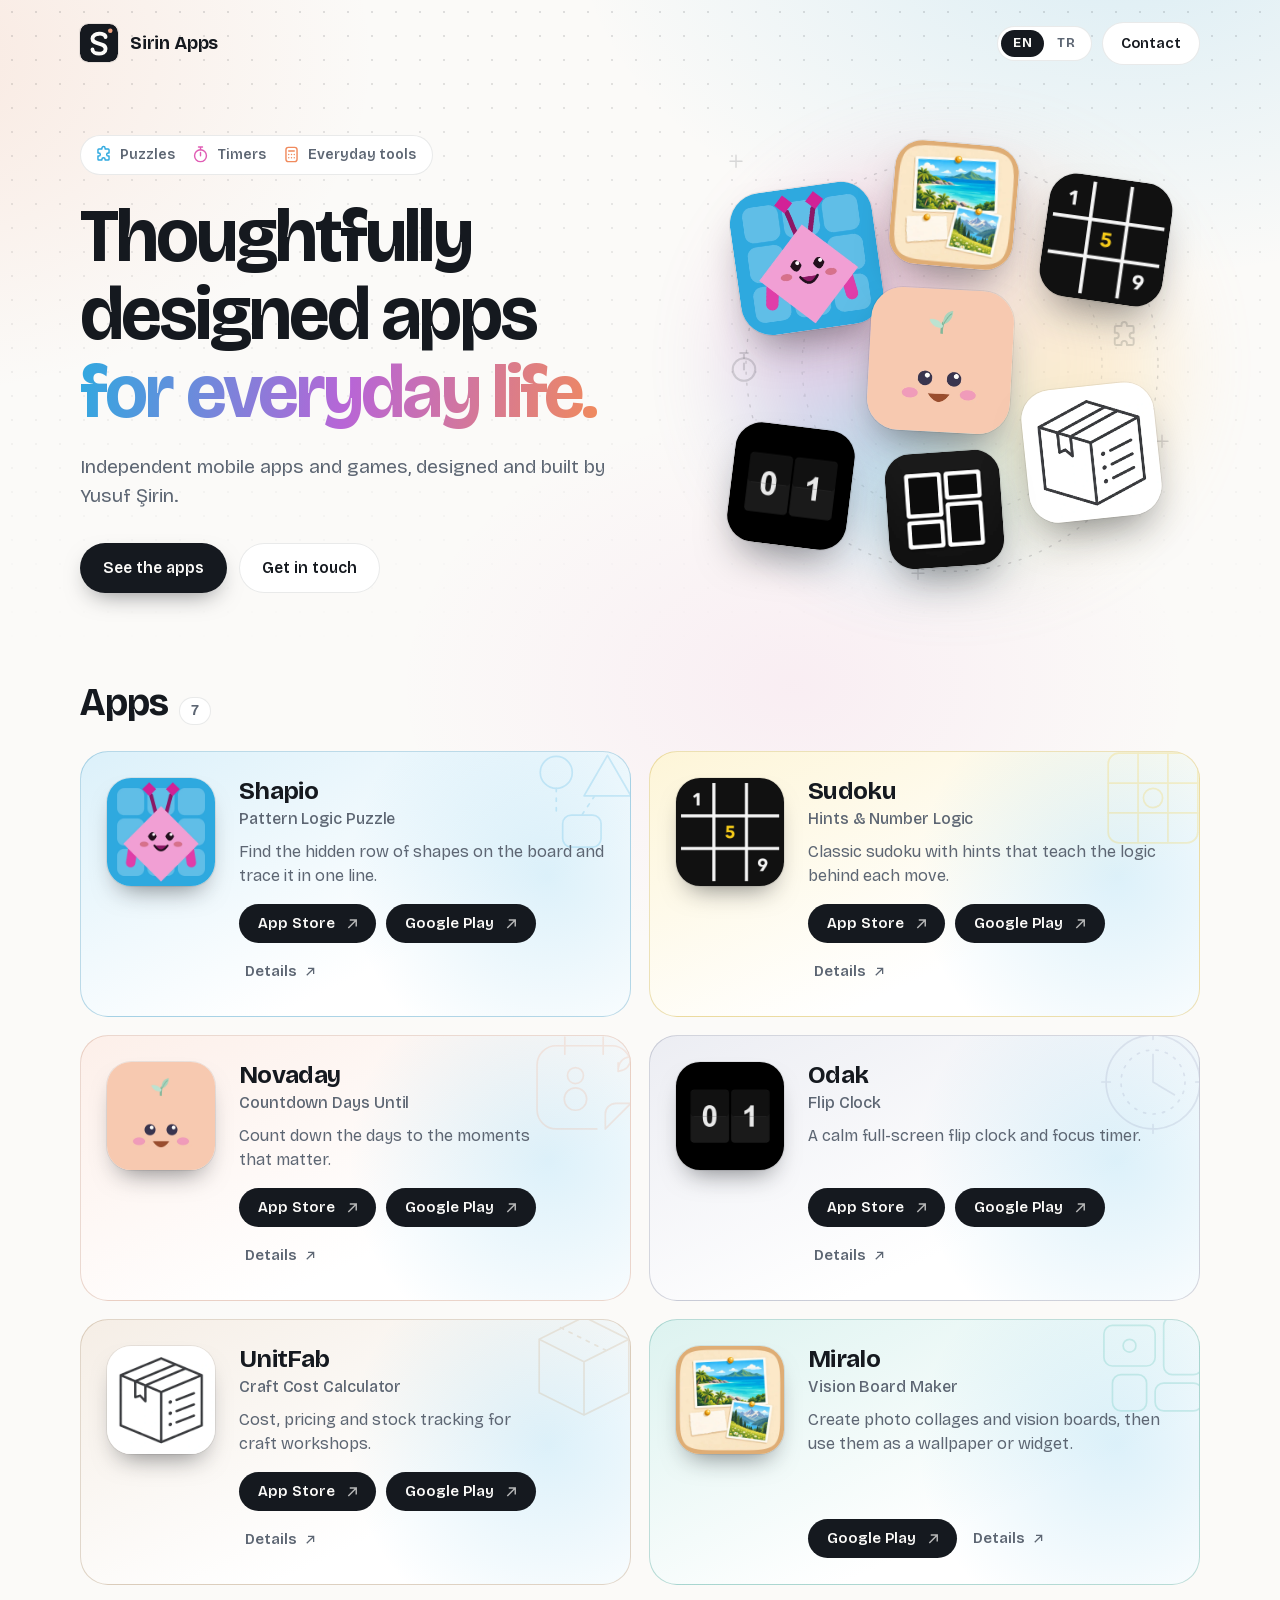
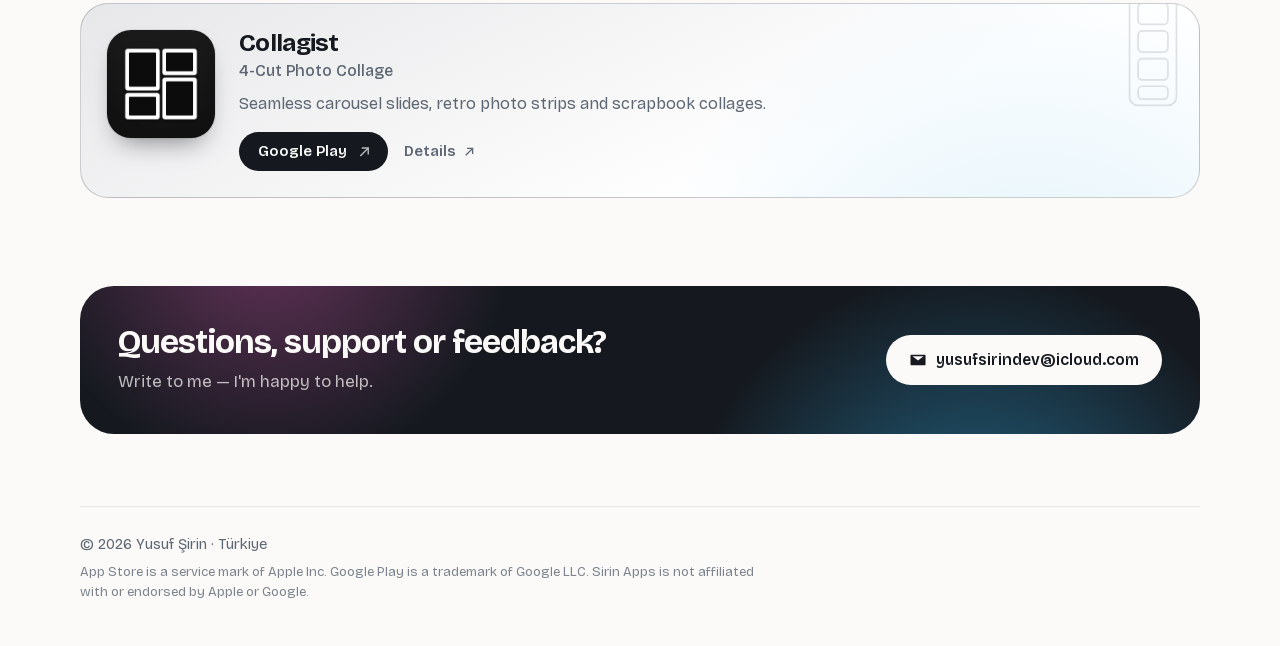
==== commit 362c724b: "New S brand mark (SVG), favicon and share image; calendar-leaf motif for Novaday Co-Authored-By: Cla" ====
--- a/index.html
+++ b/index.html
@@ -14,10 +14,10 @@
   <meta property="og:title" content="Sirin Apps">
   <meta property="og:description" content="Sirin Apps — independent mobile apps and games by Yusuf Şirin.">
   <meta property="og:url" content="https://yusufsirinn.github.io/">
-  <meta property="og:image" content="https://yusufsirinn.github.io/icons/shapio.webp">
+  <meta property="og:image" content="https://yusufsirinn.github.io/assets/mark-512.png">
   <meta name="twitter:card" content="summary">
   <script type="application/ld+json">{"@context":"https://schema.org","@type":"Organization","name":"Sirin Apps","url":"https://yusufsirinn.github.io/","founder":{"@type":"Person","name":"Yusuf Şirin"}}</script>
-  <link rel="icon" href="data:image/svg+xml,%3Csvg xmlns='http://www.w3.org/2000/svg' viewBox='0 0 64 64'%3E%3Cdefs%3E%3ClinearGradient id='g' x1='0' y1='0' x2='1' y2='1'%3E%3Cstop offset='0' stop-color='%232fa9e0'/%3E%3Cstop offset='1' stop-color='%23e05cb4'/%3E%3C/linearGradient%3E%3C/defs%3E%3Crect width='64' height='64' rx='15' fill='url(%23g)'/%3E%3Ctext x='32' y='46' font-family='Helvetica,Arial,sans-serif' font-size='38' font-weight='700' text-anchor='middle' fill='white'%3ES%3C/text%3E%3C/svg%3E">
+  <link rel="icon" href="data:image/svg+xml,%3Csvg%20xmlns=%22http://www.w3.org/2000/svg%22%20viewBox=%220%200%2064%2064%22%3E%3Crect%20width=%2264%22%20height=%2264%22%20rx=%2214%22%20fill=%22%2315191f%22/%3E%3Cpath%20d=%22M43%2022c0-8-22-8-22%203%200%2011%2022%205%2022%2017%200%2011-22%2010-22%201%22%20fill=%22none%22%20stroke=%22%23fbfaf8%22%20stroke-width=%226.5%22%20stroke-linecap=%22round%22/%3E%3Ccircle%20cx=%2251%22%20cy=%2211.5%22%20r=%223.8%22%20fill=%22%23f0a27f%22/%3E%3C/svg%3E">
   <link rel="preload" href="fonts/bricolage-latin.woff2" as="font" type="font/woff2" crossorigin>
 
   <link rel="stylesheet" href="assets/site.css">
@@ -46,7 +46,7 @@
     <symbol id="i-strip" viewBox="0 0 24 24"><rect x="7" y="2.5" width="10" height="19" rx="2"/><path d="M7 8h10M7 12.5h10M7 17h10"/></symbol>
     <symbol id="p-shapio" viewBox="0 0 120 120"><circle cx="34" cy="36" r="15"/><path d="M82 20l22 38H60z"/><rect x="40" y="76" width="36" height="30" rx="8"/><path d="M34 51v25M70 58l-12 18" stroke-dasharray="3 6"/></symbol>
     <symbol id="p-sudoku" viewBox="0 0 120 120"><rect x="18" y="18" width="84" height="84" rx="10"/><path d="M46 18v84M74 18v84M18 46h84M18 74h84"/><circle cx="60" cy="60" r="9"/></symbol>
-    <symbol id="p-novaday" viewBox="0 0 120 120"><rect x="16" y="26" width="88" height="78" rx="12"/><path d="M16 48h88M40 16v20M80 16v20"/><circle cx="72" cy="78" r="9"/><path d="M34 70h.01M48 70h.01M34 86h.01M48 86h.01M58 70h.01"/></symbol>
+    <symbol id="p-novaday" viewBox="0 0 120 120"><path d="M104 80V44a18 18 0 0 0-18-18H34a18 18 0 0 0-18 18v42a18 18 0 0 0 18 18h38"/><path d="M104 80H90a10 10 0 0 0-10 10v14M104 80L80 104"/><path d="M42 18v16M78 18v16"/><circle cx="52" cy="54" r="7.5"/><circle cx="52" cy="76" r="10.5"/><path d="M92 50c0-8 4-13 12-14 0 8-4 13-12 14zM92 50v-8"/></symbol>
     <symbol id="p-odak" viewBox="0 0 120 120"><circle cx="60" cy="60" r="44"/><circle cx="60" cy="60" r="30" stroke-dasharray="2 7"/><path d="M60 60V34M60 60l20 12M60 12v8M60 100v8M12 60h8M100 60h8"/></symbol>
     <symbol id="p-unitfab" viewBox="0 0 120 120"><path d="M60 14l42 21v50L60 106 18 85V35zM18 35l42 21 42-21M60 56v50"/><path d="M38 24l42 21" stroke-dasharray="3 6"/></symbol>
     <symbol id="p-miralo" viewBox="0 0 120 120"><rect x="14" y="22" width="48" height="38" rx="8"/><rect x="70" y="14" width="36" height="54" rx="8"/><rect x="22" y="68" width="32" height="34" rx="8"/><rect x="62" y="76" width="44" height="26" rx="8"/><circle cx="38" cy="41" r="6"/></symbol>
@@ -56,7 +56,7 @@
 
   <div class="wrap">
     <header class="top">
-      <a class="brand" href="#top" aria-label="Sirin Apps"><span class="mark" aria-hidden="true">S</span>Sirin Apps</a>
+      <a class="brand" href="#top" aria-label="Sirin Apps"><span class="mark" aria-hidden="true"><svg viewBox="0 0 64 64"><rect width="64" height="64" rx="14" fill="#15191f"/><path d="M43 22c0-8-22-8-22 3 0 11 22 5 22 17 0 11-22 10-22 1" fill="none" stroke="#fbfaf8" stroke-width="6.5" stroke-linecap="round"/><circle cx="51" cy="11.5" r="3.8" fill="#f0a27f"/></svg></span>Sirin Apps</a>
       <div class="top-actions">
         <div class="lang" role="group" aria-label="Language">
           <button type="button" data-lang="en" lang="en" aria-label="English" aria-pressed="true">EN</button>
--- a/assets/site.css
+++ b/assets/site.css
@@ -76,12 +76,9 @@
     /* ───── Üst şerit ───── */
     .top { display: flex; align-items: center; justify-content: space-between; padding: 22px 0; }
     .brand { display: inline-flex; align-items: center; gap: 12px; white-space: nowrap; font-weight: 700; font-size: 1.12rem; letter-spacing: -.01em; }
-    .mark {
-      width: 38px; height: 38px; border-radius: 11px; display: grid; place-items: center;
-      color: #fff; font-weight: 700; font-size: 1.3rem; line-height: 1;
-      background: linear-gradient(135deg, #2fa9e0, #e05cb4);
-      box-shadow: 0 6px 16px -4px rgba(47, 169, 224, .55);
-    }
+.mark { width: 38px; height: 38px; flex: none; display: block; }
+.mark svg { display: block; width: 100%; height: 100%; border-radius: 22%; box-shadow: 0 0 0 1px rgba(255, 255, 255, .12); }
+@media (prefers-color-scheme: light) { .mark svg { box-shadow: 0 0 0 1px rgba(21, 25, 31, .08); } }
 
     .top-actions { display: flex; align-items: center; gap: 10px; }
 
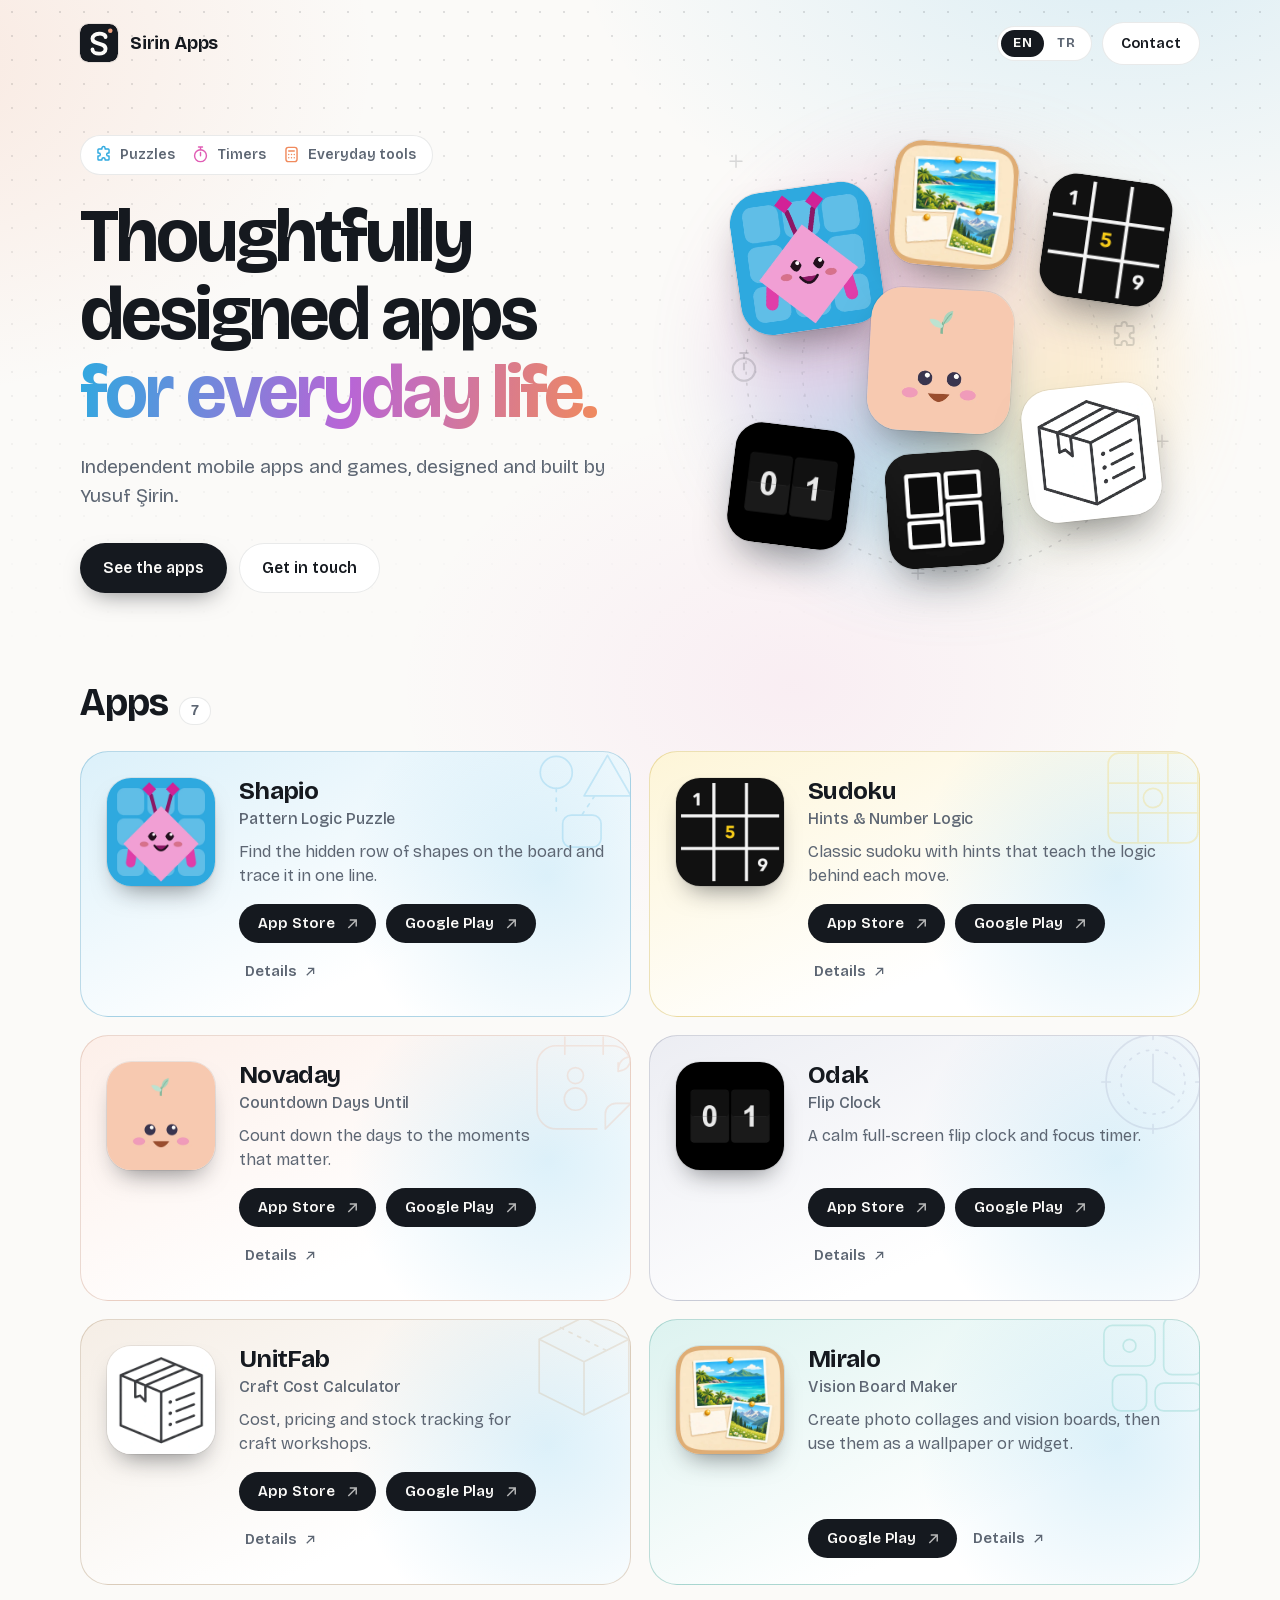
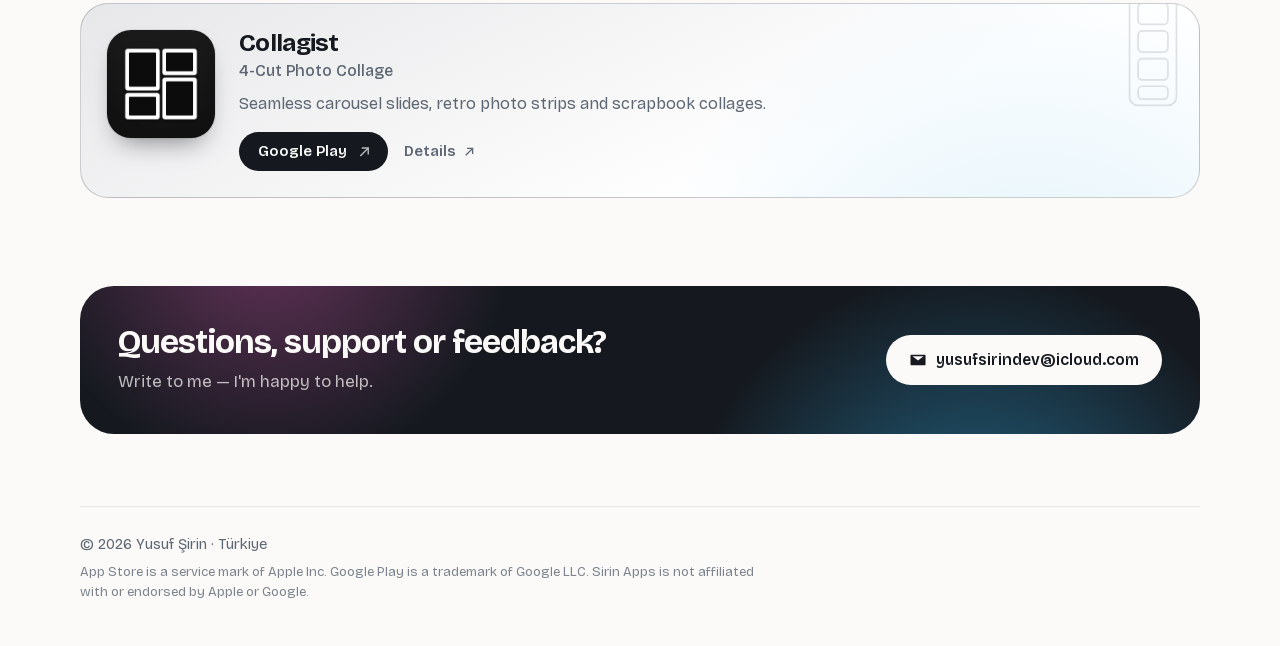
==== commit 0b73a5d8: "Animate hero icons (entrance, hover), link them to app cards, add hover motion to card motifs Co-Aut" ====
--- a/index.html
+++ b/index.html
@@ -44,13 +44,6 @@
     <symbol id="i-image" viewBox="0 0 24 24"><rect x="3" y="4" width="18" height="16" rx="3"/><circle cx="9" cy="10" r="1.8"/><path d="M21 16l-5-5-8 9"/></symbol>
     <symbol id="i-slides" viewBox="0 0 24 24"><rect x="3" y="6" width="9" height="12" rx="2"/><rect x="12" y="6" width="9" height="12" rx="2"/></symbol>
     <symbol id="i-strip" viewBox="0 0 24 24"><rect x="7" y="2.5" width="10" height="19" rx="2"/><path d="M7 8h10M7 12.5h10M7 17h10"/></symbol>
-    <symbol id="p-shapio" viewBox="0 0 120 120"><circle cx="34" cy="36" r="15"/><path d="M82 20l22 38H60z"/><rect x="40" y="76" width="36" height="30" rx="8"/><path d="M34 51v25M70 58l-12 18" stroke-dasharray="3 6"/></symbol>
-    <symbol id="p-sudoku" viewBox="0 0 120 120"><rect x="18" y="18" width="84" height="84" rx="10"/><path d="M46 18v84M74 18v84M18 46h84M18 74h84"/><circle cx="60" cy="60" r="9"/></symbol>
-    <symbol id="p-novaday" viewBox="0 0 120 120"><path d="M104 80V44a18 18 0 0 0-18-18H34a18 18 0 0 0-18 18v42a18 18 0 0 0 18 18h38"/><path d="M104 80H90a10 10 0 0 0-10 10v14M104 80L80 104"/><path d="M42 18v16M78 18v16"/><circle cx="52" cy="54" r="7.5"/><circle cx="52" cy="76" r="10.5"/><path d="M92 50c0-8 4-13 12-14 0 8-4 13-12 14zM92 50v-8"/></symbol>
-    <symbol id="p-odak" viewBox="0 0 120 120"><circle cx="60" cy="60" r="44"/><circle cx="60" cy="60" r="30" stroke-dasharray="2 7"/><path d="M60 60V34M60 60l20 12M60 12v8M60 100v8M12 60h8M100 60h8"/></symbol>
-    <symbol id="p-unitfab" viewBox="0 0 120 120"><path d="M60 14l42 21v50L60 106 18 85V35zM18 35l42 21 42-21M60 56v50"/><path d="M38 24l42 21" stroke-dasharray="3 6"/></symbol>
-    <symbol id="p-miralo" viewBox="0 0 120 120"><rect x="14" y="22" width="48" height="38" rx="8"/><rect x="70" y="14" width="36" height="54" rx="8"/><rect x="22" y="68" width="32" height="34" rx="8"/><rect x="62" y="76" width="44" height="26" rx="8"/><circle cx="38" cy="41" r="6"/></symbol>
-    <symbol id="p-collagist" viewBox="0 0 120 120"><rect x="38" y="8" width="44" height="104" rx="8"/><rect x="46" y="16" width="28" height="20" rx="4"/><rect x="46" y="42" width="28" height="20" rx="4"/><rect x="46" y="68" width="28" height="20" rx="4"/><rect x="46" y="94" width="28" height="12" rx="4"/></symbol>
   </svg>
   <!--/sprite-->
 
@@ -82,21 +75,21 @@
           </div>
         </div>
 
-        <div class="cluster rise" style="--i:2" aria-hidden="true">
-          <svg class="deco" viewBox="0 0 460 441">
+        <div class="cluster rise" style="--i:2">
+          <svg class="deco" viewBox="0 0 460 441" aria-hidden="true">
             <circle cx="230" cy="222" r="206" stroke-dasharray="2 9"/>
             <circle cx="230" cy="222" r="150" stroke-dasharray="2 9" opacity=".6"/>
             <path d="M14 12v12M8 18h12M440 292v12M434 298h12M196 424v12M190 430h12"/>
             <g transform="translate(386 176) scale(1.5)"><path d="M10 4a2 2 0 1 1 4 0v1h4a1 1 0 0 1 1 1v4h-1a2 2 0 1 0 0 4h1v4a1 1 0 0 1-1 1h-4v-1a2 2 0 1 0-4 0v1H6a1 1 0 0 1-1-1v-4h1a2 2 0 1 0 0-4H5V6a1 1 0 0 1 1-1h4V4z" transform="scale(.9)"/></g>
             <g transform="translate(4 206) scale(1.5)"><circle cx="12" cy="13.5" r="7.5"/><path d="M12 13.5V9.5M9.5 2.5h5M12 2.5v3.5"/></g>
           </svg>
-          <img class="ico" style="--x:3%;  --y:10%; --s:31%; --r:-8deg; --d:-1s"   src="icons/shapio.webp"  alt="">
-          <img class="ico" style="--x:37%; --y:0%;  --s:27%; --r:5deg;  --d:-6.5s" src="icons/miralo.webp"  alt="">
-          <img class="ico" style="--x:70%; --y:8%;  --s:27%; --r:8deg;  --d:-3.5s" src="icons/sudoku.webp"  alt="">
-          <img class="ico" style="--x:32%; --y:33%; --s:31%; --r:3deg;  --d:-2s"   src="icons/novaday.webp" alt="">
-          <img class="ico" style="--x:2%;  --y:64%; --s:26%; --r:7deg;  --d:-4.5s" src="icons/odak.webp"    alt="">
-          <img class="ico" style="--x:66%; --y:55%; --s:29%; --r:-6deg; --d:-5.5s" src="icons/unitfab.webp" alt="">
-          <img class="ico" style="--x:36%; --y:70%; --s:25%; --r:-4deg; --d:-3s"   src="icons/collagist.webp" alt="">
+          <a class="ico" style="--x:3%;  --y:10%; --s:31%; --r:-8deg; --d:-1s --n:1" href="#shapio" aria-label="Shapio"><img src="icons/shapio.webp" alt=""></a>
+          <a class="ico" style="--x:37%; --y:0%;  --s:27%; --r:5deg;  --d:-6.5s --n:2" href="#miralo" aria-label="Miralo"><img src="icons/miralo.webp" alt=""></a>
+          <a class="ico" style="--x:70%; --y:8%;  --s:27%; --r:8deg;  --d:-3.5s --n:3" href="#sudoku" aria-label="Sudoku"><img src="icons/sudoku.webp" alt=""></a>
+          <a class="ico" style="--x:32%; --y:33%; --s:31%; --r:3deg;  --d:-2s --n:4" href="#novaday" aria-label="Novaday"><img src="icons/novaday.webp" alt=""></a>
+          <a class="ico" style="--x:2%;  --y:64%; --s:26%; --r:7deg;  --d:-4.5s --n:5" href="#odak" aria-label="Odak"><img src="icons/odak.webp" alt=""></a>
+          <a class="ico" style="--x:66%; --y:55%; --s:29%; --r:-6deg; --d:-5.5s --n:6" href="#unitfab" aria-label="UnitFab"><img src="icons/unitfab.webp" alt=""></a>
+          <a class="ico" style="--x:36%; --y:70%; --s:25%; --r:-4deg; --d:-3s --n:7" href="#collagist" aria-label="Collagist"><img src="icons/collagist.webp" alt=""></a>
         </div>
       </section>
 
@@ -105,8 +98,8 @@
 
         <div class="grid">
           <!--cards-->
-          <article class="app rise" style="--accent:#2fa9e0; --i:4">
-            <svg class="pat" aria-hidden="true"><use href="#p-shapio"/></svg>
+          <article class="app rise" id="shapio" style="--accent:#2fa9e0; --i:4">
+            <svg class="pat p-shapio" viewBox="0 0 120 120" aria-hidden="true"><circle class="m1" cx="34" cy="36" r="15"/><path class="m2" d="M82 20l22 38H60z"/><rect class="m3" x="40" y="76" width="36" height="30" rx="8"/><path d="M34 51v25M70 58l-12 18" stroke-dasharray="3 6"/></svg>
             <a href="shapio/" tabindex="-1" aria-hidden="true"><img class="app-icon" src="icons/shapio.webp" width="108" height="108" alt="Shapio icon" data-app="Shapio"></a>
             <div class="body">
               <h3>Shapio<span class="sr">: </span><span class="sub" data-i18n="shapio.sub">Pattern Logic Puzzle</span></h3>
@@ -119,8 +112,8 @@
             </div>
           </article>
 
-          <article class="app rise" style="--accent:#f5c518; --i:5">
-            <svg class="pat" aria-hidden="true"><use href="#p-sudoku"/></svg>
+          <article class="app rise" id="sudoku" style="--accent:#f5c518; --i:5">
+            <svg class="pat p-sudoku" viewBox="0 0 120 120" aria-hidden="true"><rect x="18" y="18" width="84" height="84" rx="10"/><path d="M46 18v84M74 18v84M18 46h84M18 74h84"/><circle class="m1" cx="60" cy="60" r="9"/></svg>
             <a href="sudoku/" tabindex="-1" aria-hidden="true"><img class="app-icon" src="icons/sudoku.webp" width="108" height="108" alt="Sudoku icon" data-app="Sudoku"></a>
             <div class="body">
               <h3>Sudoku<span class="sr">: </span><span class="sub" data-i18n="sudoku.sub">Hints &amp; Number Logic</span></h3>
@@ -133,8 +126,8 @@
             </div>
           </article>
 
-          <article class="app rise" style="--accent:#f0a27f; --i:6">
-            <svg class="pat" aria-hidden="true"><use href="#p-novaday"/></svg>
+          <article class="app rise" id="novaday" style="--accent:#f0a27f; --i:6">
+            <svg class="pat p-novaday" viewBox="0 0 120 120" aria-hidden="true"><path d="M104 80V44a18 18 0 0 0-18-18H34a18 18 0 0 0-18 18v42a18 18 0 0 0 18 18h38"/><path d="M104 80H90a10 10 0 0 0-10 10v14M104 80L80 104"/><path class="m1" d="M42 18v16M78 18v16"/><circle cx="52" cy="54" r="7.5"/><circle cx="52" cy="76" r="10.5"/><path class="m2" d="M92 50c0-8 4-13 12-14 0 8-4 13-12 14zM92 50v-8"/></svg>
             <a href="novaday/" tabindex="-1" aria-hidden="true"><img class="app-icon" src="icons/novaday.webp" width="108" height="108" alt="Novaday icon" data-app="Novaday"></a>
             <div class="body">
               <h3>Novaday<span class="sr">: </span><span class="sub" data-i18n="novaday.sub">Countdown Days Until</span></h3>
@@ -147,8 +140,8 @@
             </div>
           </article>
 
-          <article class="app rise" style="--accent:#8f96b8; --i:7">
-            <svg class="pat" aria-hidden="true"><use href="#p-odak"/></svg>
+          <article class="app rise" id="odak" style="--accent:#8f96b8; --i:7">
+            <svg class="pat p-odak" viewBox="0 0 120 120" aria-hidden="true"><circle cx="60" cy="60" r="44"/><circle cx="60" cy="60" r="30" stroke-dasharray="2 7"/><path class="m1" d="M60 60V34"/><path class="m2" d="M60 60l20 12"/><path d="M60 12v8M60 100v8M12 60h8M100 60h8"/></svg>
             <a href="odak/" tabindex="-1" aria-hidden="true"><img class="app-icon" src="icons/odak.webp" width="108" height="108" alt="Odak icon" data-app="Odak"></a>
             <div class="body">
               <h3>Odak<span class="sr">: </span><span class="sub" data-i18n="odak.sub">Flip Clock</span></h3>
@@ -161,8 +154,8 @@
             </div>
           </article>
 
-          <article class="app rise" style="--accent:#c59a6a; --i:8">
-            <svg class="pat" aria-hidden="true"><use href="#p-unitfab"/></svg>
+          <article class="app rise" id="unitfab" style="--accent:#c59a6a; --i:8">
+            <svg class="pat p-unitfab" viewBox="0 0 120 120" aria-hidden="true"><path class="m2" d="M60 14l42 21v50L60 106 18 85V35zM18 35l42 21 42-21M60 56v50"/><path class="m1" d="M38 24l42 21" stroke-dasharray="3 6"/></svg>
             <a href="unitfab/" tabindex="-1" aria-hidden="true"><img class="app-icon" src="icons/unitfab.webp" width="108" height="108" alt="UnitFab icon" data-app="UnitFab"></a>
             <div class="body">
               <h3>UnitFab<span class="sr">: </span><span class="sub" data-i18n="unitfab.sub">Craft Cost Calculator</span></h3>
@@ -175,8 +168,8 @@
             </div>
           </article>
 
-          <article class="app rise" style="--accent:#35b6a4; --i:9">
-            <svg class="pat" aria-hidden="true"><use href="#p-miralo"/></svg>
+          <article class="app rise" id="miralo" style="--accent:#35b6a4; --i:9">
+            <svg class="pat p-miralo" viewBox="0 0 120 120" aria-hidden="true"><rect class="m1" x="14" y="22" width="48" height="38" rx="8"/><rect class="m2" x="70" y="14" width="36" height="54" rx="8"/><rect class="m3" x="22" y="68" width="32" height="34" rx="8"/><rect class="m4" x="62" y="76" width="44" height="26" rx="8"/><circle cx="38" cy="41" r="6"/></svg>
             <a href="miralo/" tabindex="-1" aria-hidden="true"><img class="app-icon" src="icons/miralo.webp" width="108" height="108" alt="Miralo icon" data-app="Miralo"></a>
             <div class="body">
               <h3>Miralo<span class="sr">: </span><span class="sub" data-i18n="miralo.sub">Vision Board Maker</span></h3>
@@ -188,8 +181,8 @@
             </div>
           </article>
 
-          <article class="app rise" style="--accent:#6f737c; --i:10">
-            <svg class="pat" aria-hidden="true"><use href="#p-collagist"/></svg>
+          <article class="app rise" id="collagist" style="--accent:#6f737c; --i:10">
+            <svg class="pat p-collagist" viewBox="0 0 120 120" aria-hidden="true"><rect x="38" y="8" width="44" height="104" rx="8"/><rect class="m1" x="46" y="16" width="28" height="20" rx="4"/><rect class="m2" x="46" y="42" width="28" height="20" rx="4"/><rect class="m3" x="46" y="68" width="28" height="20" rx="4"/><rect class="m4" x="46" y="94" width="28" height="12" rx="4"/></svg>
             <a href="collagist/" tabindex="-1" aria-hidden="true"><img class="app-icon" src="icons/collagist.webp" width="108" height="108" alt="Collagist icon" data-app="Collagist"></a>
             <div class="body">
               <h3>Collagist<span class="sr">: </span><span class="sub" data-i18n="collagist.sub">4-Cut Photo Collage</span></h3>
--- a/assets/site.css
+++ b/assets/site.css
@@ -291,6 +291,41 @@
 .app:hover svg.pat { opacity: .32; }
 svg.deco { position: absolute; inset: 0; width: 100%; height: 100%; color: var(--deco); fill: none; stroke: currentColor; stroke-width: 1.4; stroke-linecap: round; stroke-linejoin: round; opacity: .5; }
 .cluster > .ico { z-index: 1; }
+.ico img { display: block; width: 100%; height: 100%; border-radius: inherit; }
+.ico { transition: transform .4s cubic-bezier(.3, 1.4, .5, 1); animation: pop .8s cubic-bezier(.2, .9, .3, 1.15) calc(.3s + var(--n, 0) * .09s) backwards; }
+@keyframes pop { from { opacity: 0; transform: translateY(20px) scale(.84) rotate(calc(var(--r) - 10deg)); } }
+svg.deco { animation: decoIn 1.4s ease .2s backwards; transition: opacity .4s ease; }
+@keyframes decoIn { from { opacity: 0; } }
+@media (hover: hover) {
+  .ico:hover, .ico:focus-visible { transform: translateY(-8px) rotate(0deg) scale(1.05); z-index: 2; }
+  .cluster:hover svg.deco { opacity: .85; }
+}
+.app { scroll-margin-top: 24px; }
+.app:target { animation: flash 1.3s ease-out; }
+@keyframes flash { 0% { box-shadow: 0 0 0 0 color-mix(in srgb, var(--accent) 60%, transparent); } 100% { box-shadow: 0 0 0 16px transparent; } }
+
+/* Kart motifleri: üzerine gelince hafif hareket */
+svg.pat * { transition: transform .55s cubic-bezier(.3, 1.4, .5, 1); transform-box: fill-box; transform-origin: center; }
+@media (hover: hover) {
+  .app:hover .p-shapio .m1, .page-hero:hover .p-shapio .m1 { transform: translateY(-5px); }
+  .app:hover .p-shapio .m2, .page-hero:hover .p-shapio .m2 { transform: rotate(14deg); }
+  .app:hover .p-shapio .m3, .page-hero:hover .p-shapio .m3 { transform: rotate(-10deg); }
+  .app:hover .p-sudoku .m1, .page-hero:hover .p-sudoku .m1 { transform: scale(1.35); }
+  .app:hover .p-novaday .m1, .page-hero:hover .p-novaday .m1 { transform: translateY(-4px); }
+  .app:hover .p-novaday .m2, .page-hero:hover .p-novaday .m2 { transform: rotate(-14deg); transform-origin: 92px 50px; transform-box: view-box; }
+  .app:hover .p-odak .m1, .page-hero:hover .p-odak .m1 { transform: rotate(50deg); transform-origin: 60px 60px; transform-box: view-box; }
+  .app:hover .p-odak .m2, .page-hero:hover .p-odak .m2 { transform: rotate(-35deg); transform-origin: 60px 60px; transform-box: view-box; }
+  .app:hover .p-unitfab .m1, .page-hero:hover .p-unitfab .m1 { transform: translate(6px, -6px); }
+  .app:hover .p-unitfab .m2, .page-hero:hover .p-unitfab .m2 { transform: scale(1.05); }
+  .app:hover .p-miralo .m1, .page-hero:hover .p-miralo .m1 { transform: rotate(-5deg); }
+  .app:hover .p-miralo .m2, .page-hero:hover .p-miralo .m2 { transform: rotate(4deg); }
+  .app:hover .p-miralo .m3, .page-hero:hover .p-miralo .m3 { transform: rotate(6deg); }
+  .app:hover .p-miralo .m4, .page-hero:hover .p-miralo .m4 { transform: translateY(-4px); }
+  .app:hover .p-collagist .m1, .page-hero:hover .p-collagist .m1 { transform: translateX(-3px) rotate(-3deg); }
+  .app:hover .p-collagist .m2, .page-hero:hover .p-collagist .m2 { transform: translateX(3px) rotate(3deg); }
+  .app:hover .p-collagist .m3, .page-hero:hover .p-collagist .m3 { transform: translateX(-3px) rotate(-3deg); }
+  .app:hover .p-collagist .m4, .page-hero:hover .p-collagist .m4 { transform: translateX(3px) rotate(3deg); }
+}
 
 /* ───── Alt sayfalar ───── */
 .crumb { display: inline-flex; align-items: center; gap: 8px; font-weight: 600; font-size: .94rem; color: var(--soft); padding: 8px 0; }
@@ -320,3 +355,5 @@
 .sub-page #contact { padding-top: 72px; }
 @media (max-width: 899px) { .features { grid-template-columns: 1fr; } .page-hero { grid-template-columns: 1fr; padding: 28px 24px; gap: 20px; } .page-hero .app-icon { width: 120px; height: 120px; } }
 @media (prefers-reduced-motion: reduce) { .others a, svg.pat { transition: none; } }
+
+@media (prefers-reduced-motion: reduce) { .ico, svg.deco, .app:target { animation: none; } .ico, svg.pat *, svg.deco { transition: none; } .ico:hover { transform: rotate(var(--r)); } }
